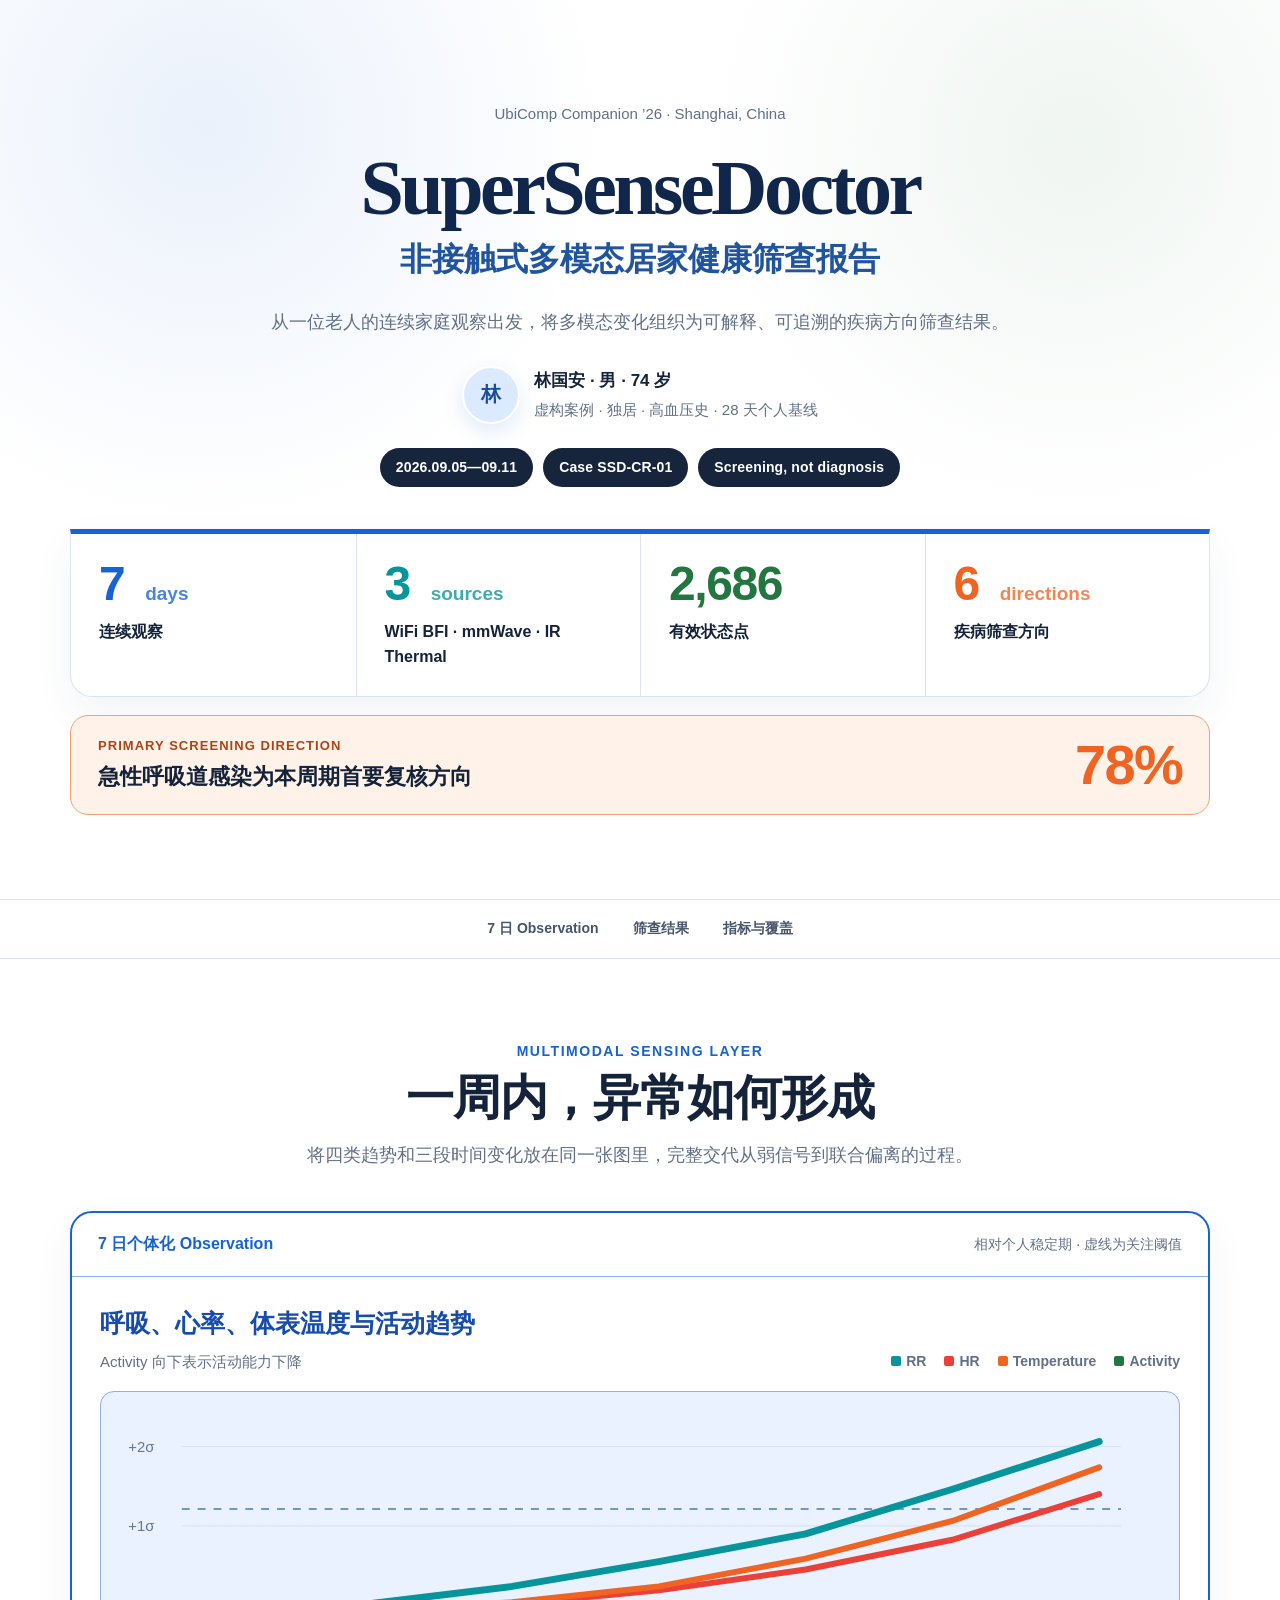
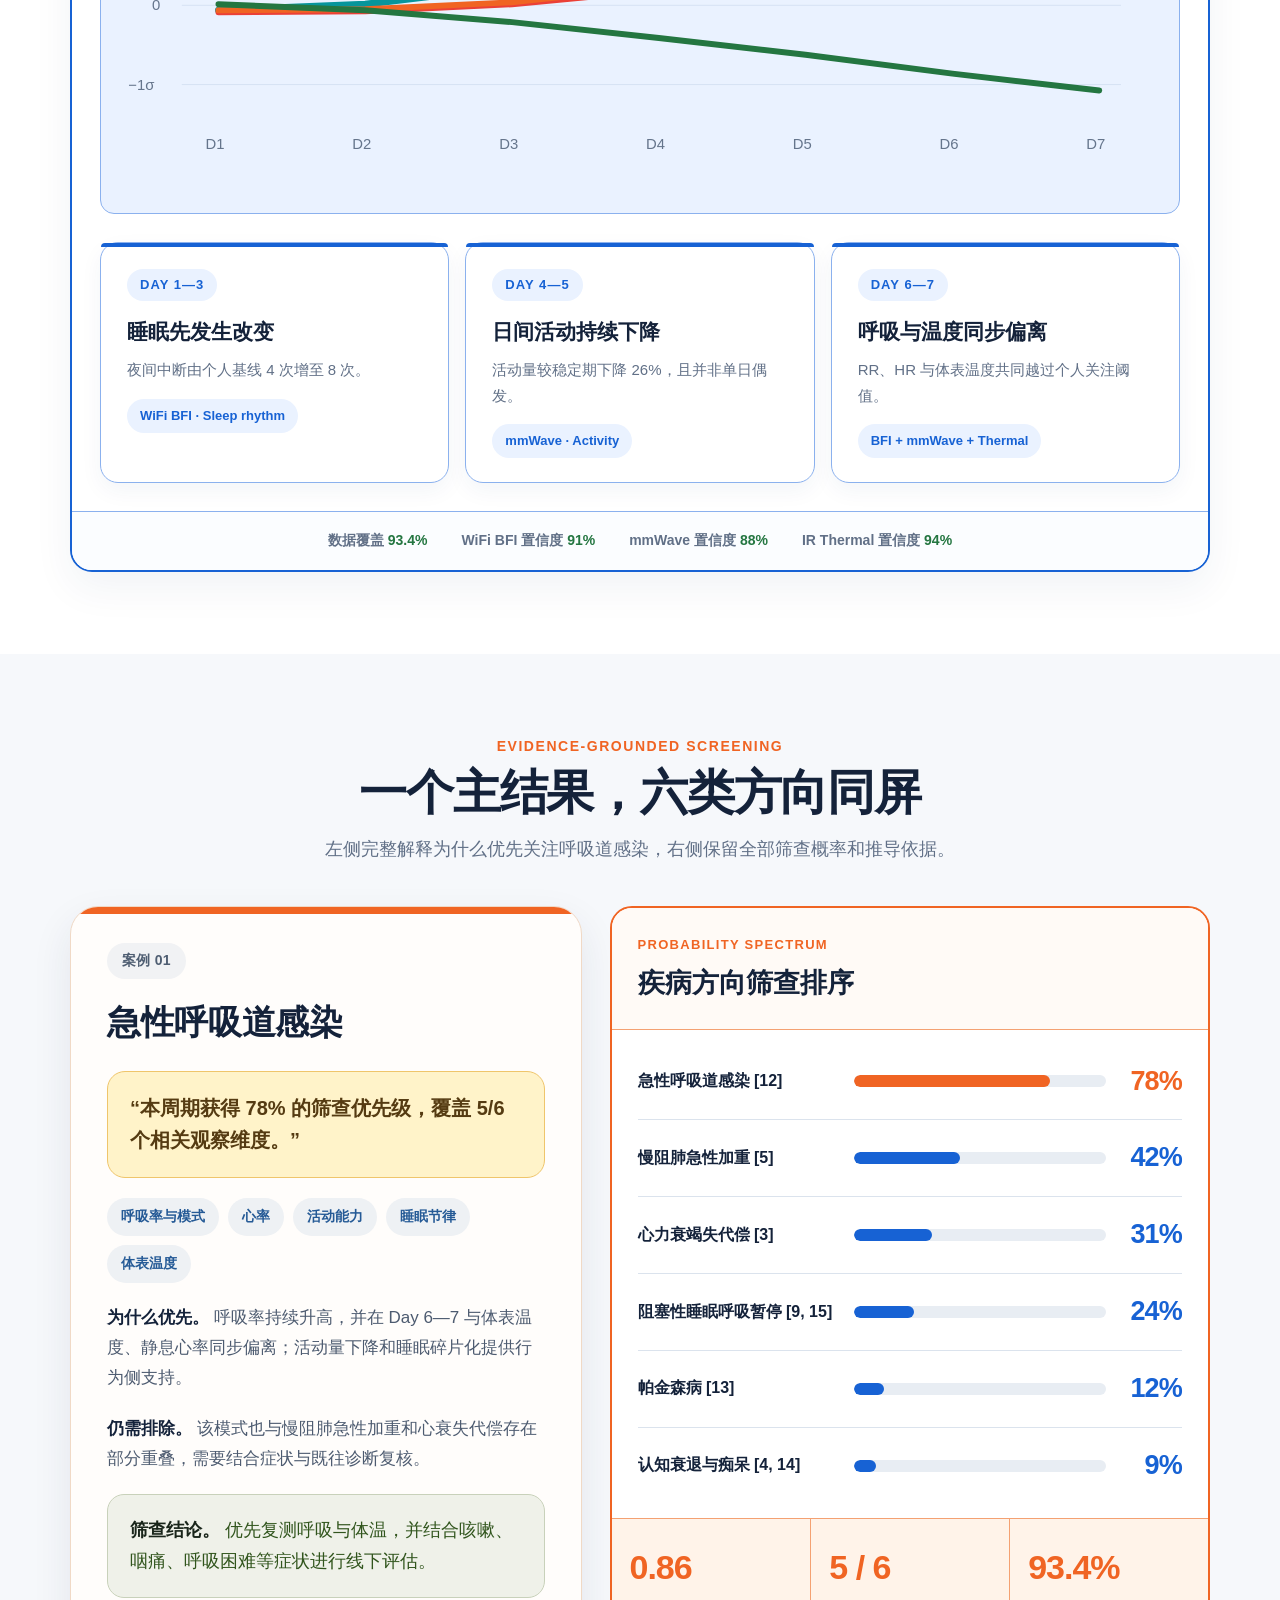
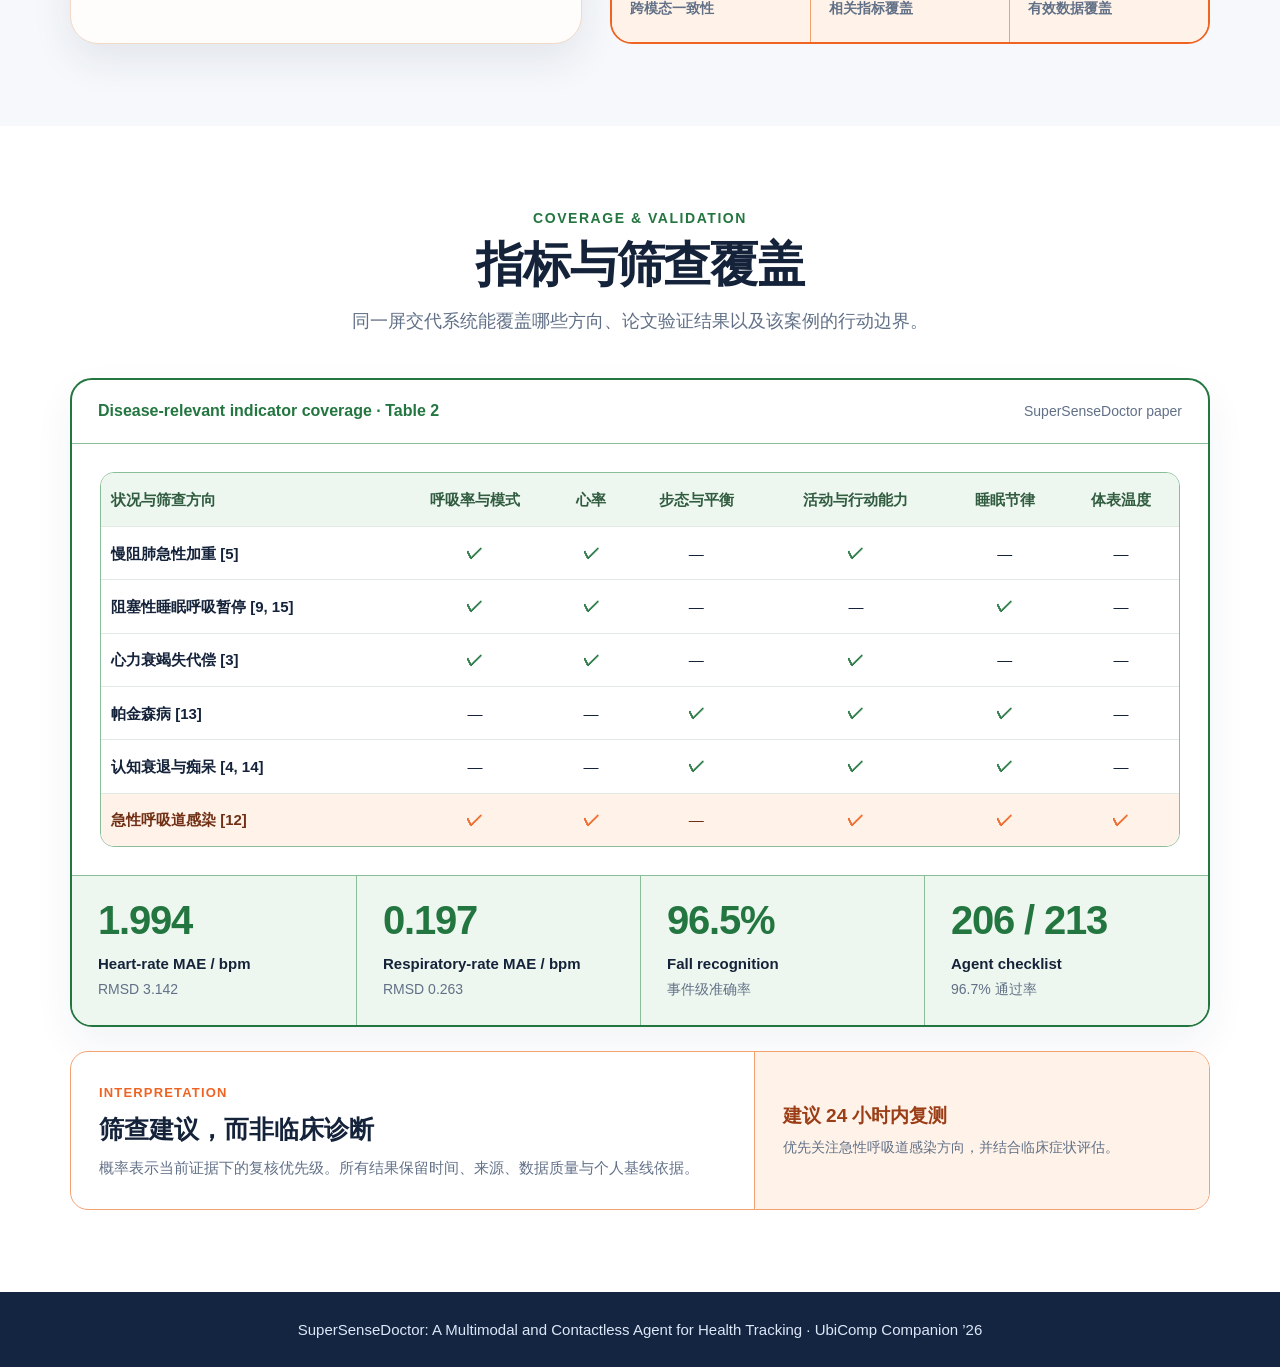
==== showcase/index.html @ bb9191a0 "feat(showcase): add the individualized screening report page Adds `showcase/index.html`, a self-cont" ====
<!DOCTYPE html>
<html lang="zh-CN">
<head>
<meta charset="utf-8">
<meta name="viewport" content="width=device-width, initial-scale=1">
<title>SuperSenseDoctor · 个体化健康筛查报告</title>
<style>
:root{--sans:"Inter","SF Pro Display",-apple-system,BlinkMacSystemFont,"Segoe UI","Noto Sans SC","Microsoft YaHei",sans-serif;--num:"Inter","SF Pro Display","Helvetica Neue",-apple-system,"Segoe UI",Arial,sans-serif;--serif:"Noto Serif CJK SC","Source Han Serif SC","Songti SC",Georgia,serif;--b:#1762d4;--b2:#eaf2ff;--bl:#8bb1ee;--o:#f06423;--o2:#fff3e9;--ol:#f4a172;--g:#247641;--g2:#edf7ef;--gl:#8abe99;--c:#07959b;--r:#eb4037;--ink:#14223a;--muted:#617087;--line:#dbe3ed;--bg:#f6f8fb;--paper:#fff}
*{box-sizing:border-box}html{scroll-behavior:smooth;background:var(--bg)}body{margin:0;background:var(--bg);color:var(--ink);font-family:var(--sans);line-height:1.55;-webkit-font-smoothing:antialiased}.w{width:min(1140px,calc(100% - 48px));margin:auto;min-width:0;max-width:100%}.serif{font-family:var(--serif)}h1,h2{font-family:var(--serif)}.num{font-family:var(--num);font-variant-numeric:tabular-nums;font-feature-settings:"tnum" 1,"lnum" 1;font-weight:750;letter-spacing:-.03em}.scene{padding:82px 0;scroll-margin-top:58px}.scene.white{background:#fff}.scene.soft{background:#f6f8fb}.eyebrow{font-size:14px;font-weight:750;letter-spacing:.11em;text-transform:uppercase}.scene-title{text-align:center;max-width:820px;margin:0 auto 40px}.scene-title .eyebrow{color:var(--accent,var(--b))}.scene-title h2{font-size:48px;line-height:1.08;letter-spacing:-.025em;margin:9px 0 0}.scene-title p{font-size:18px;line-height:1.75;color:var(--muted);margin:16px auto 0;max-width:720px}
.hero{min-height:100vh;padding:76px 0 58px;display:grid;align-items:center;background:radial-gradient(circle at 16% 14%,rgba(23,98,212,.09),transparent 30%),radial-gradient(circle at 84% 16%,rgba(36,118,65,.07),transparent 28%),#fff;border-bottom:1px solid var(--line)}.hero-main{text-align:center}.venue{font-family:var(--sans);color:var(--muted);font-size:15px}.hero h1{font-size:78px;line-height:.98;letter-spacing:-.045em;margin:25px 0 8px;color:#10264b}.hero h2{font-family:var(--serif);font-size:32px;margin:0;color:#20549e}.hero-lede{max-width:760px;margin:22px auto 0;font-size:18px;line-height:1.8;color:var(--muted)}.resident{display:inline-flex;align-items:center;gap:14px;margin-top:27px;text-align:left}.avatar{width:58px;height:58px;border-radius:50%;display:grid;place-items:center;background:#dceaff;color:#174c99;border:2px solid #fff;box-shadow:0 8px 20px rgba(23,98,212,.13);font-size:20px;font-weight:700}.resident strong{display:block;font-size:17px}.resident span{display:block;font-size:15px;color:var(--muted);margin-top:3px}.metadata{display:flex;justify-content:center;gap:10px;flex-wrap:wrap;margin-top:24px}.metadata span{padding:9px 16px;border-radius:999px;background:#17253c;color:#fff;font-size:14px;font-weight:650;letter-spacing:.01em}.fact-strip{display:grid;grid-template-columns:repeat(4,minmax(0,1fr));margin-top:42px;background:#fff;border:1px solid var(--line);border-top:5px solid var(--b);border-radius:0 0 22px 22px;box-shadow:0 16px 40px rgba(23,60,120,.06);text-align:left}.fact{padding:26px 28px;min-width:0;transition:background .15s}.fact:hover{background:#fbfdff}.fact+.fact{border-left:1px solid var(--line)}.fact .num{display:flex;align-items:baseline;gap:9px;font-size:48px;line-height:1;color:var(--color,var(--b));white-space:nowrap}.fact .num u{text-decoration:none;font-size:19px;font-weight:700;letter-spacing:0;opacity:.78}.fact strong{display:block;font-size:16px;margin-top:12px;color:var(--ink)}.hero-conclusion{display:grid;grid-template-columns:1fr auto;align-items:center;gap:28px;margin-top:18px;padding:20px 27px;border:1.5px solid var(--ol);border-radius:18px;background:var(--o2);text-align:left}.hero-conclusion small{display:block;font-size:13px;color:#ae4315;font-weight:700;letter-spacing:.08em}.hero-conclusion b{display:block;font-family:"Noto Serif CJK SC",serif;font-size:22px;margin-top:4px}.hero-conclusion .num{font-size:56px;line-height:1;color:var(--o);white-space:nowrap}
.nav{position:sticky;top:0;z-index:10;background:rgba(255,255,255,.94);backdrop-filter:blur(12px);border-bottom:1px solid var(--line)}.nav .w{height:58px;display:flex;align-items:center;justify-content:center;gap:34px}.nav a{font-size:14px;font-weight:700;color:#46556c;text-decoration:none}.nav a:hover{color:var(--b)}
.figure{margin:0;background:#fff;border:2px solid var(--accent,var(--b));border-radius:22px;overflow:hidden;box-shadow:0 16px 40px rgba(24,58,110,.06);min-width:0;max-width:100%}.figure-cap{display:flex;align-items:center;justify-content:space-between;gap:20px;padding:19px 26px;border-bottom:1px solid var(--accent-line,var(--bl));font-size:16px;font-weight:700;color:var(--accent,var(--b))}.figure-cap span:last-child{font-size:14px;color:var(--muted);font-weight:500}.obs-content{padding:28px}.chart-head{display:flex;align-items:flex-end;justify-content:space-between;gap:20px;margin-bottom:18px}.chart-head h3{font-family:var(--serif);font-size:25px;margin:0;color:#174caa}.chart-head p{font-size:15px;color:var(--muted);margin:6px 0 0}.legend{display:flex;gap:18px;flex-wrap:wrap;font-size:14px;color:var(--muted);font-weight:600}.legend i{display:inline-block;width:10px;height:10px;border-radius:2px;margin-right:5px}.trend{display:block;width:100%;height:auto;aspect-ratio:2.55/1;background:var(--b2);border:1px solid var(--bl);border-radius:14px}.timeline{display:grid;grid-template-columns:repeat(3,minmax(0,1fr));gap:16px;margin-top:28px}.phase{position:relative;padding:26px 26px 24px;min-width:0;background:#fff;border:1px solid var(--bl);border-radius:18px;box-shadow:0 8px 22px rgba(24,58,110,.05)}.phase:before{content:"";position:absolute;left:0;right:0;top:0;height:4px;background:var(--b);border-radius:18px 18px 0 0}.phase small{display:inline-flex;padding:6px 13px;border-radius:999px;background:var(--b2);color:var(--b);font-family:var(--num);font-size:13px;font-weight:750;letter-spacing:.08em}.phase h3{font-size:21px;margin:15px 0 8px}.pill-src{display:inline-flex;margin-top:16px;padding:7px 13px;border-radius:999px;background:var(--b2);color:var(--b);font-size:13px;font-weight:700}.phase p{font-size:15px;line-height:1.7;color:var(--muted);margin:0}.quality-line{display:flex;align-items:center;justify-content:center;gap:34px;padding:18px 24px;border-top:1px solid var(--bl);background:#fbfdff}.quality-line span{font-size:14px;color:var(--muted);font-weight:600}.quality-line b{color:var(--g)}
.screening-layout{display:grid;grid-template-columns:minmax(0,.92fr) minmax(0,1.08fr);gap:28px;align-items:stretch}.case-card{position:relative;background:#fffdfb;border:1px solid #f0d9c6;border-radius:28px;padding:36px 36px 34px;box-shadow:0 16px 40px rgba(30,47,75,.09);overflow:hidden}.case-card:before{content:"";position:absolute;left:0;right:0;top:0;height:7px;background:var(--o)}.case-pill{display:inline-flex;padding:7px 15px;border-radius:999px;background:#f1f2f4;color:#4f5e72;font-size:14px;font-weight:750;letter-spacing:.02em}.case-card h3{font-family:var(--serif);font-size:34px;font-weight:600;margin:18px 0 22px;letter-spacing:-.01em}.highlight{padding:21px 22px;border-radius:18px;border:1px solid #efc56b;background:#fff3c9;color:#553b12;font-size:20px;font-weight:700;line-height:1.58}.tags{display:flex;gap:9px;flex-wrap:wrap;margin:20px 0}.tags span{padding:8px 14px;border-radius:999px;background:#eef1f4;color:#255a96;font-size:14px;font-weight:700}.case-card p{font-size:17px;line-height:1.78;color:#4d5b70;margin:20px 0}.case-card p strong{color:var(--ink)}.correct{padding:20px 22px;border-radius:17px;border:1px solid #c8d1ba;background:#eff1e9;color:#31551d;font-size:18px;line-height:1.72}.correct strong{color:#19251a}.spectrum-card{background:#fff;border:2px solid var(--o);border-radius:22px;overflow:hidden}.spectrum-head{padding:24px 26px;border-bottom:1px solid var(--ol);background:#fffaf6}.spectrum-head small{font-size:13px;color:var(--o);font-weight:750;letter-spacing:.1em}.spectrum-head h3{font-family:var(--serif);font-size:27px;margin:6px 0 0}.diseases{padding:14px 26px}.disease{display:grid;grid-template-columns:minmax(150px,.8fr) minmax(0,1fr) 62px;gap:14px;align-items:center;padding:17px 0;border-bottom:1px solid var(--line)}.disease:last-child{border-bottom:0}.disease h4{font-size:16px;margin:0}.disease .track{height:12px;border-radius:99px;background:#e8edf3;overflow:hidden}.disease .fill{height:100%;border-radius:99px;background:var(--b)}.disease.primary .fill{background:var(--o)}.disease .num{font-size:27px;text-align:right;color:var(--b)}.disease.primary .num{color:var(--o)}.why-strip{display:grid;grid-template-columns:repeat(3,minmax(0,1fr));border-top:1px solid var(--ol);background:var(--o2)}.why{padding:22px 18px}.why+.why{border-left:1px solid var(--ol)}.why .num{display:block;font-size:34px;color:var(--o)}.why span:last-child{display:block;font-size:14px;color:var(--muted);margin-top:5px;font-weight:600}
.coverage-wrap{padding:28px;overflow-x:auto;min-width:0;max-width:100%}.coverage{width:100%;min-width:860px;border-collapse:separate;border-spacing:0;border:1px solid var(--gl);border-radius:14px;overflow:hidden;font-size:15px}.coverage th{background:var(--g2);color:#315c40;padding:15px 10px;text-align:center}.coverage th:first-child,.coverage td:first-child{text-align:left}.coverage td{padding:13px 10px;border-top:1px solid #e1ebe4;text-align:center}.coverage td:first-child{font-weight:700}.coverage .focus{background:var(--o2);color:#713015}.tick{font-size:17px;color:var(--g);font-weight:700}.focus .tick{color:var(--o)}.metric-strip{display:grid;grid-template-columns:repeat(4,minmax(0,1fr));border-top:1px solid var(--gl);background:var(--g2)}.metric{padding:24px 26px;min-width:0}.metric+.metric{border-left:1px solid var(--gl)}.metric .num{font-size:40px;line-height:1;color:var(--g)}.metric strong{display:block;font-size:15px;margin-top:10px}.metric span:last-child{display:block;font-size:14px;color:var(--muted);margin-top:4px}.closing{margin-top:24px;display:grid;grid-template-columns:1.2fr .8fr;border:1px solid var(--ol);border-radius:18px;overflow:hidden;background:#fff}.closing-main{padding:28px}.closing-main small{font-size:13px;color:var(--o);font-weight:750;letter-spacing:.09em}.closing-main h3{font-family:var(--serif);font-size:25px;margin:6px 0}.closing-main p{font-size:15px;color:var(--muted);line-height:1.68;margin:0}.closing-result{padding:28px;background:var(--o2);border-left:1px solid var(--ol);display:grid;align-content:center}.closing-result b{font-size:19px;color:#9b3e17;line-height:1.5}.closing-result span{font-size:14px;color:var(--muted);margin-top:7px}.footer{background:#142541;color:#dce7f7;text-align:center;padding:26px;font-family:var(--sans);font-size:15px}
@media(max-width:980px){.w{width:min(100% - 32px,1140px)}.hero{min-height:auto}.hero h1{font-size:62px}.fact-strip{grid-template-columns:repeat(2,minmax(0,1fr))}.fact:nth-child(3){border-left:0;border-top:1px solid var(--line)}.fact:nth-child(4){border-top:1px solid var(--line)}.screening-layout{grid-template-columns:1fr}.timeline{grid-template-columns:1fr}.phase+.phase{border-left:0;border-top:1px solid var(--bl)}.metric-strip{grid-template-columns:repeat(2,minmax(0,1fr))}.metric:nth-child(3){border-left:0;border-top:1px solid var(--gl)}.metric:nth-child(4){border-top:1px solid var(--gl)}.nav .w{gap:18px}.nav a{font-size:13px}}
@media(max-width:660px){.w{width:min(100% - 22px,1140px)}.scene{padding:62px 0}.hero h1{font-size:clamp(30px,10.2vw,46px)}.hero h2{font-size:25px}.hero-lede{font-size:16px}.fact-strip{grid-template-columns:1fr}.fact+.fact{border-left:0;border-top:1px solid var(--line)}.hero-conclusion{grid-template-columns:1fr}.nav{display:none}.scene-title h2{font-size:38px}.scene-title p{font-size:16px}.figure-cap{display:block}.figure-cap span:last-child{display:block;margin-top:5px}.obs-content{padding:20px 16px}.chart-head{display:block}.legend{margin-top:14px}.quality-line{align-items:flex-start;flex-direction:column;gap:7px}.case-card{padding:28px 22px}.disease{grid-template-columns:1fr;gap:8px}.disease .num{text-align:left}.why-strip{grid-template-columns:1fr}.why+.why{border-left:0;border-top:1px solid var(--ol)}.metric-strip{grid-template-columns:1fr}.metric+.metric{border-left:0;border-top:1px solid var(--gl)}.closing{grid-template-columns:1fr}.closing-result{border-left:0;border-top:1px solid var(--ol)}}
</style>
</head>
<body>
<header class="hero" id="cover"><div class="w hero-main"><div class="venue">UbiComp Companion ’26 · Shanghai, China</div><h1>SuperSenseDoctor</h1><h2>非接触式多模态居家健康筛查报告</h2><p class="hero-lede">从一位老人的连续家庭观察出发，将多模态变化组织为可解释、可追溯的疾病方向筛查结果。</p><div class="resident"><div class="avatar">林</div><div><strong>林国安 · 男 · 74 岁</strong><span>虚构案例 · 独居 · 高血压史 · 28 天个人基线</span></div></div><div class="metadata"><span>2026.09.05—09.11</span><span>Case SSD-CR-01</span><span>Screening, not diagnosis</span></div><div class="fact-strip"><div class="fact"><span class="num">7&nbsp;<u>days</u></span><strong>连续观察</strong></div><div class="fact"><span class="num" style="--color:var(--c)">3&nbsp;<u>sources</u></span><strong>WiFi BFI · mmWave · IR Thermal</strong></div><div class="fact"><span class="num" style="--color:var(--g)">2,686</span><strong>有效状态点</strong></div><div class="fact"><span class="num" style="--color:var(--o)">6&nbsp;<u>directions</u></span><strong>疾病筛查方向</strong></div></div><div class="hero-conclusion"><div><small>PRIMARY SCREENING DIRECTION</small><b>急性呼吸道感染为本周期首要复核方向</b></div><span class="num">78%</span></div></div></header>
<nav class="nav"><div class="w"><a href="#observation">7 日 Observation</a><a href="#screening">筛查结果</a><a href="#coverage">指标与覆盖</a></div></nav>

<section class="scene white" id="observation"><div class="w"><header class="scene-title"><div class="eyebrow">Multimodal sensing layer</div><h2>一周内，异常如何形成</h2><p>将四类趋势和三段时间变化放在同一张图里，完整交代从弱信号到联合偏离的过程。</p></header><figure class="figure"><figcaption class="figure-cap"><span>7 日个体化 Observation</span><span>相对个人稳定期 · 虚线为关注阈值</span></figcaption><div class="obs-content"><div class="chart-head"><div><h3>呼吸、心率、体表温度与活动趋势</h3><p>Activity 向下表示活动能力下降</p></div><div class="legend"><span><i style="background:var(--c)"></i>RR</span><span><i style="background:var(--r)"></i>HR</span><span><i style="background:var(--o)"></i>Temperature</span><span><i style="background:var(--g)"></i>Activity</span></div></div><svg class="trend" viewBox="0 0 1080 425" role="img" aria-label="7日多模态健康趋势"><g stroke="#d6e2f3"><line x1="78" y1="55" x2="1025" y2="55"/><line x1="78" y1="135" x2="1025" y2="135"/><line x1="78" y1="215" x2="1025" y2="215"/><line x1="78" y1="295" x2="1025" y2="295"/></g><line x1="78" y1="118" x2="1025" y2="118" stroke="#7895bd" stroke-width="2" stroke-dasharray="8 8"/><g fill="#65758c" font-size="15"><text x="24" y="60">+2σ</text><text x="24" y="140">+1σ</text><text x="48" y="220">0</text><text x="24" y="300">−1σ</text><text x="102" y="360">D1</text><text x="250" y="360">D2</text><text x="398" y="360">D3</text><text x="546" y="360">D4</text><text x="694" y="360">D5</text><text x="842" y="360">D6</text><text x="990" y="360">D7</text></g><polyline points="115,220 263,214 411,196 559,171 707,143 855,98 1003,50" fill="none" stroke="#07959b" stroke-width="7" stroke-linecap="round" stroke-linejoin="round"/><polyline points="115,222 263,221 411,214 559,200 707,179 855,149 1003,103" fill="none" stroke="#eb4037" stroke-width="6" stroke-linecap="round"/><polyline points="115,220 263,219 411,212 559,196 707,168 855,130 1003,76" fill="none" stroke="#f06423" stroke-width="6" stroke-linecap="round"/><polyline points="115,214 263,220 411,232 559,248 707,265 855,284 1003,301" fill="none" stroke="#247641" stroke-width="6" stroke-linecap="round"/></svg><div class="timeline"><article class="phase"><small>DAY 1—3</small><h3>睡眠先发生改变</h3><p>夜间中断由个人基线 4 次增至 8 次。</p><span class="pill-src">WiFi BFI · Sleep rhythm</span></article><article class="phase"><small>DAY 4—5</small><h3>日间活动持续下降</h3><p>活动量较稳定期下降 26%，且并非单日偶发。</p><span class="pill-src">mmWave · Activity</span></article><article class="phase"><small>DAY 6—7</small><h3>呼吸与温度同步偏离</h3><p>RR、HR 与体表温度共同越过个人关注阈值。</p><span class="pill-src">BFI + mmWave + Thermal</span></article></div></div><div class="quality-line"><span>数据覆盖 <b>93.4%</b></span><span>WiFi BFI 置信度 <b>91%</b></span><span>mmWave 置信度 <b>88%</b></span><span>IR Thermal 置信度 <b>94%</b></span></div></figure></div></section>

<section class="scene soft" id="screening"><div class="w"><header class="scene-title" style="--accent:var(--o)"><div class="eyebrow">Evidence-grounded screening</div><h2>一个主结果，六类方向同屏</h2><p>左侧完整解释为什么优先关注呼吸道感染，右侧保留全部筛查概率和推导依据。</p></header><div class="screening-layout"><article class="case-card"><span class="case-pill">案例 01</span><h3>急性呼吸道感染</h3><div class="highlight">“本周期获得 78% 的筛查优先级，覆盖 5/6 个相关观察维度。”</div><div class="tags"><span>呼吸率与模式</span><span>心率</span><span>活动能力</span><span>睡眠节律</span><span>体表温度</span></div><p><strong>为什么优先。</strong> 呼吸率持续升高，并在 Day 6—7 与体表温度、静息心率同步偏离；活动量下降和睡眠碎片化提供行为侧支持。</p><p><strong>仍需排除。</strong> 该模式也与慢阻肺急性加重和心衰失代偿存在部分重叠，需要结合症状与既往诊断复核。</p><div class="correct"><strong>筛查结论。</strong> 优先复测呼吸与体温，并结合咳嗽、咽痛、呼吸困难等症状进行线下评估。</div></article><article class="spectrum-card"><header class="spectrum-head"><small>PROBABILITY SPECTRUM</small><h3>疾病方向筛查排序</h3></header><div class="diseases"><div class="disease primary"><h4>急性呼吸道感染 <span class="ref">[12]</span></h4><div class="track"><div class="fill" style="width:78%"></div></div><span class="num">78%</span></div><div class="disease"><h4>慢阻肺急性加重 <span class="ref">[5]</span></h4><div class="track"><div class="fill" style="width:42%"></div></div><span class="num">42%</span></div><div class="disease"><h4>心力衰竭失代偿 <span class="ref">[3]</span></h4><div class="track"><div class="fill" style="width:31%"></div></div><span class="num">31%</span></div><div class="disease"><h4>阻塞性睡眠呼吸暂停 <span class="ref">[9, 15]</span></h4><div class="track"><div class="fill" style="width:24%"></div></div><span class="num">24%</span></div><div class="disease"><h4>帕金森病 <span class="ref">[13]</span></h4><div class="track"><div class="fill" style="width:12%"></div></div><span class="num">12%</span></div><div class="disease"><h4>认知衰退与痴呆 <span class="ref">[4, 14]</span></h4><div class="track"><div class="fill" style="width:9%"></div></div><span class="num">9%</span></div></div><div class="why-strip"><div class="why"><span class="num">0.86</span><span>跨模态一致性</span></div><div class="why"><span class="num">5 / 6</span><span>相关指标覆盖</span></div><div class="why"><span class="num">93.4%</span><span>有效数据覆盖</span></div></div></article></div></div></section>

<section class="scene white" id="coverage"><div class="w"><header class="scene-title" style="--accent:var(--g)"><div class="eyebrow">Coverage & validation</div><h2>指标与筛查覆盖</h2><p>同一屏交代系统能覆盖哪些方向、论文验证结果以及该案例的行动边界。</p></header><figure class="figure" style="--accent:var(--g);--accent-line:var(--gl)"><figcaption class="figure-cap"><span>Disease-relevant indicator coverage · Table 2</span><span>SuperSenseDoctor paper</span></figcaption><div class="coverage-wrap"><table class="coverage"><thead><tr><th>状况与筛查方向</th><th>呼吸率与模式</th><th>心率</th><th>步态与平衡</th><th>活动与行动能力</th><th>睡眠节律</th><th>体表温度</th></tr></thead><tbody><tr><td>慢阻肺急性加重 [5]</td><td class="tick">✓</td><td class="tick">✓</td><td>—</td><td class="tick">✓</td><td>—</td><td>—</td></tr><tr><td>阻塞性睡眠呼吸暂停 [9, 15]</td><td class="tick">✓</td><td class="tick">✓</td><td>—</td><td>—</td><td class="tick">✓</td><td>—</td></tr><tr><td>心力衰竭失代偿 [3]</td><td class="tick">✓</td><td class="tick">✓</td><td>—</td><td class="tick">✓</td><td>—</td><td>—</td></tr><tr><td>帕金森病 [13]</td><td>—</td><td>—</td><td class="tick">✓</td><td class="tick">✓</td><td class="tick">✓</td><td>—</td></tr><tr><td>认知衰退与痴呆 [4, 14]</td><td>—</td><td>—</td><td class="tick">✓</td><td class="tick">✓</td><td class="tick">✓</td><td>—</td></tr><tr class="focus"><td>急性呼吸道感染 [12]</td><td class="tick">✓</td><td class="tick">✓</td><td>—</td><td class="tick">✓</td><td class="tick">✓</td><td class="tick">✓</td></tr></tbody></table></div><div class="metric-strip"><div class="metric"><span class="num">1.994</span><strong>Heart-rate MAE / bpm</strong><span>RMSD 3.142</span></div><div class="metric"><span class="num">0.197</span><strong>Respiratory-rate MAE / bpm</strong><span>RMSD 0.263</span></div><div class="metric"><span class="num">96.5%</span><strong>Fall recognition</strong><span>事件级准确率</span></div><div class="metric"><span class="num">206 / 213</span><strong>Agent checklist</strong><span>96.7% 通过率</span></div></div></figure><div class="closing"><article class="closing-main"><small>INTERPRETATION</small><h3>筛查建议，而非临床诊断</h3><p>概率表示当前证据下的复核优先级。所有结果保留时间、来源、数据质量与个人基线依据。</p></article><aside class="closing-result"><b>建议 24 小时内复测</b><span>优先关注急性呼吸道感染方向，并结合临床症状评估。</span></aside></div></div></section>
<footer class="footer">SuperSenseDoctor: A Multimodal and Contactless Agent for Health Tracking · UbiComp Companion ’26</footer>
</body>
</html>
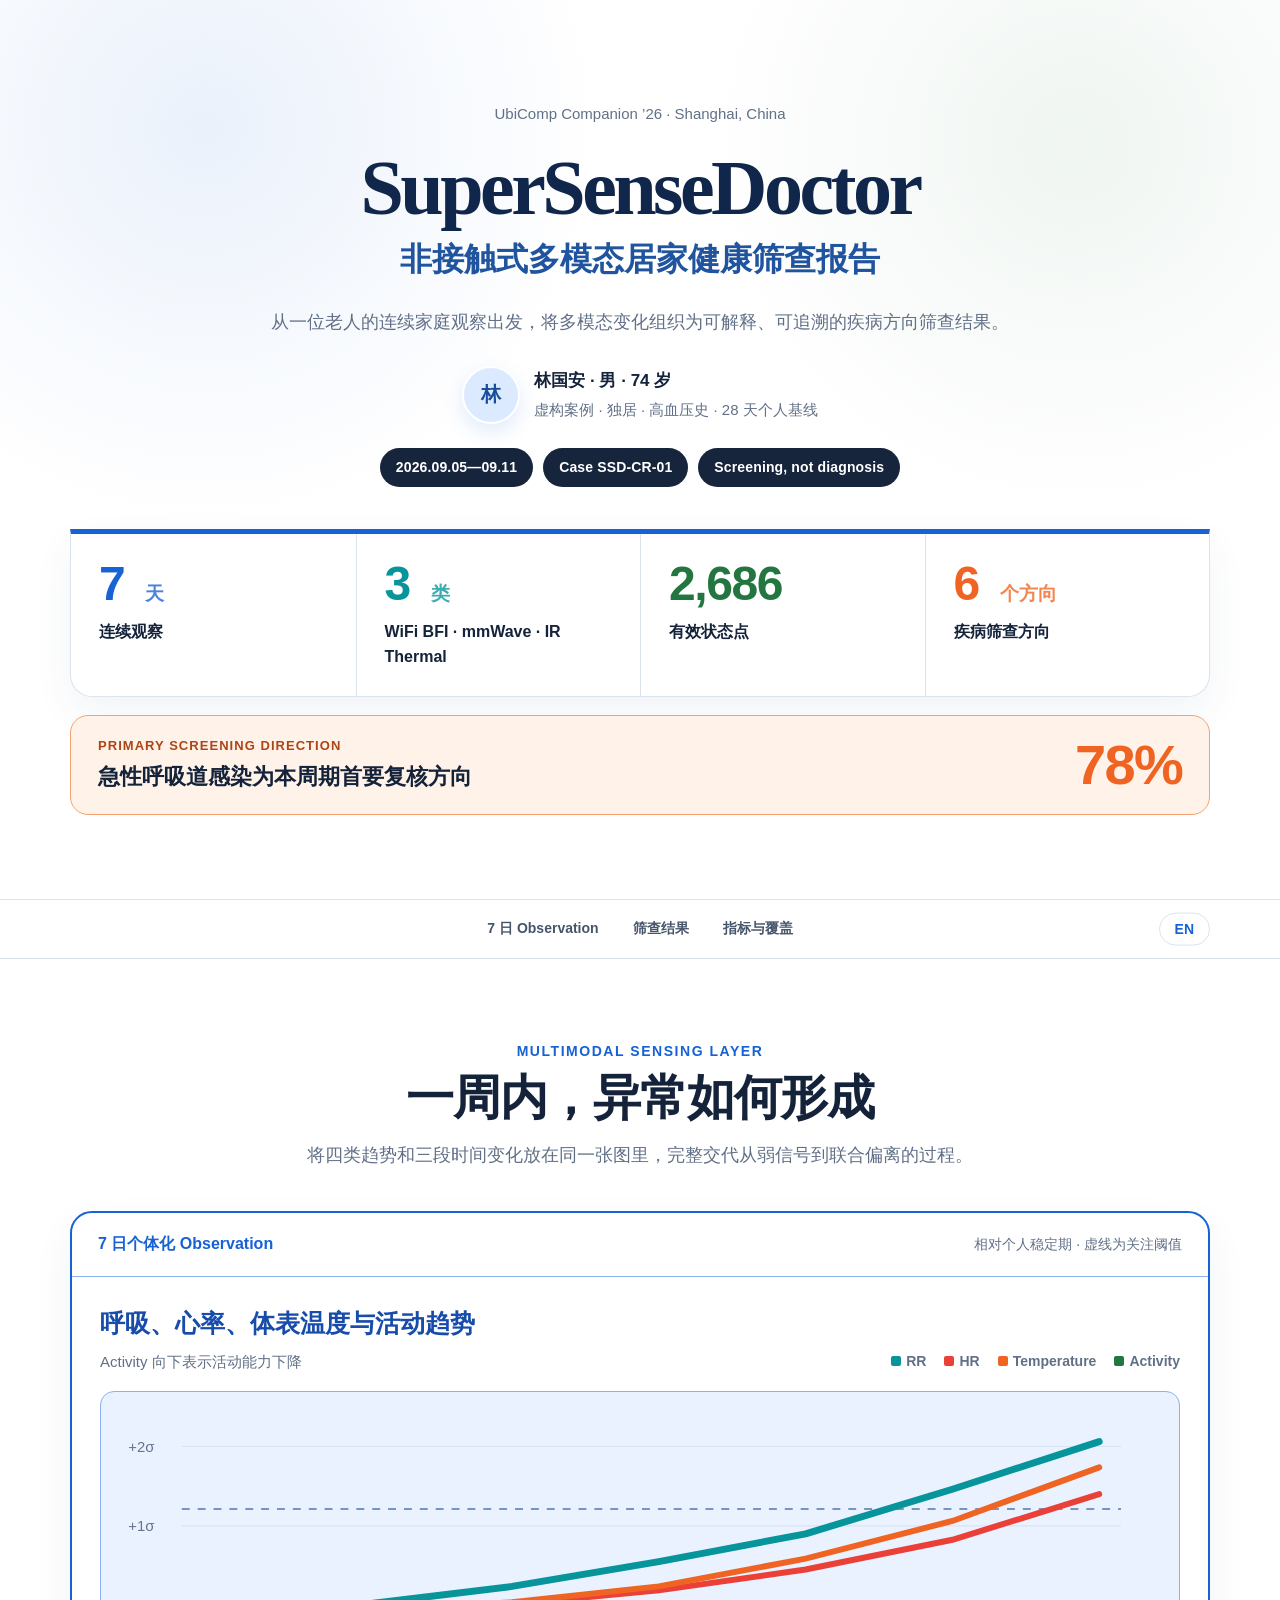
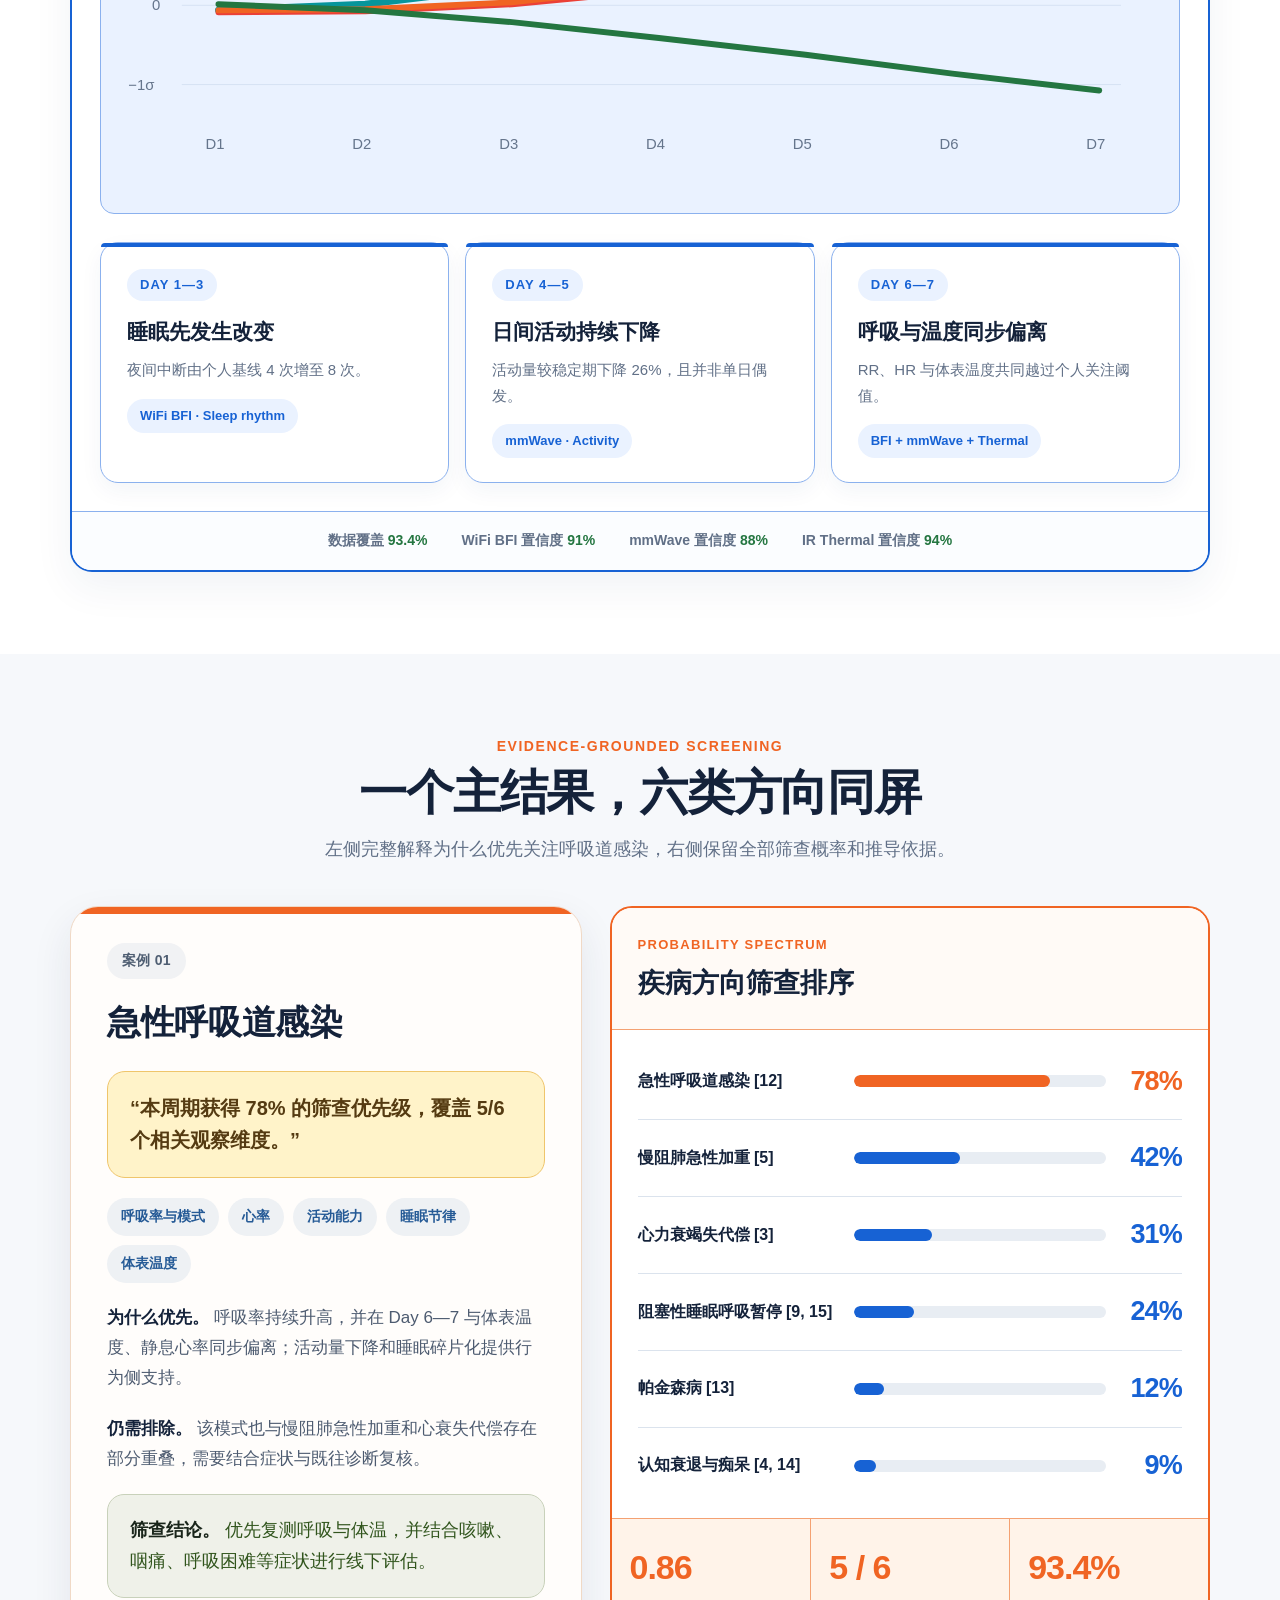
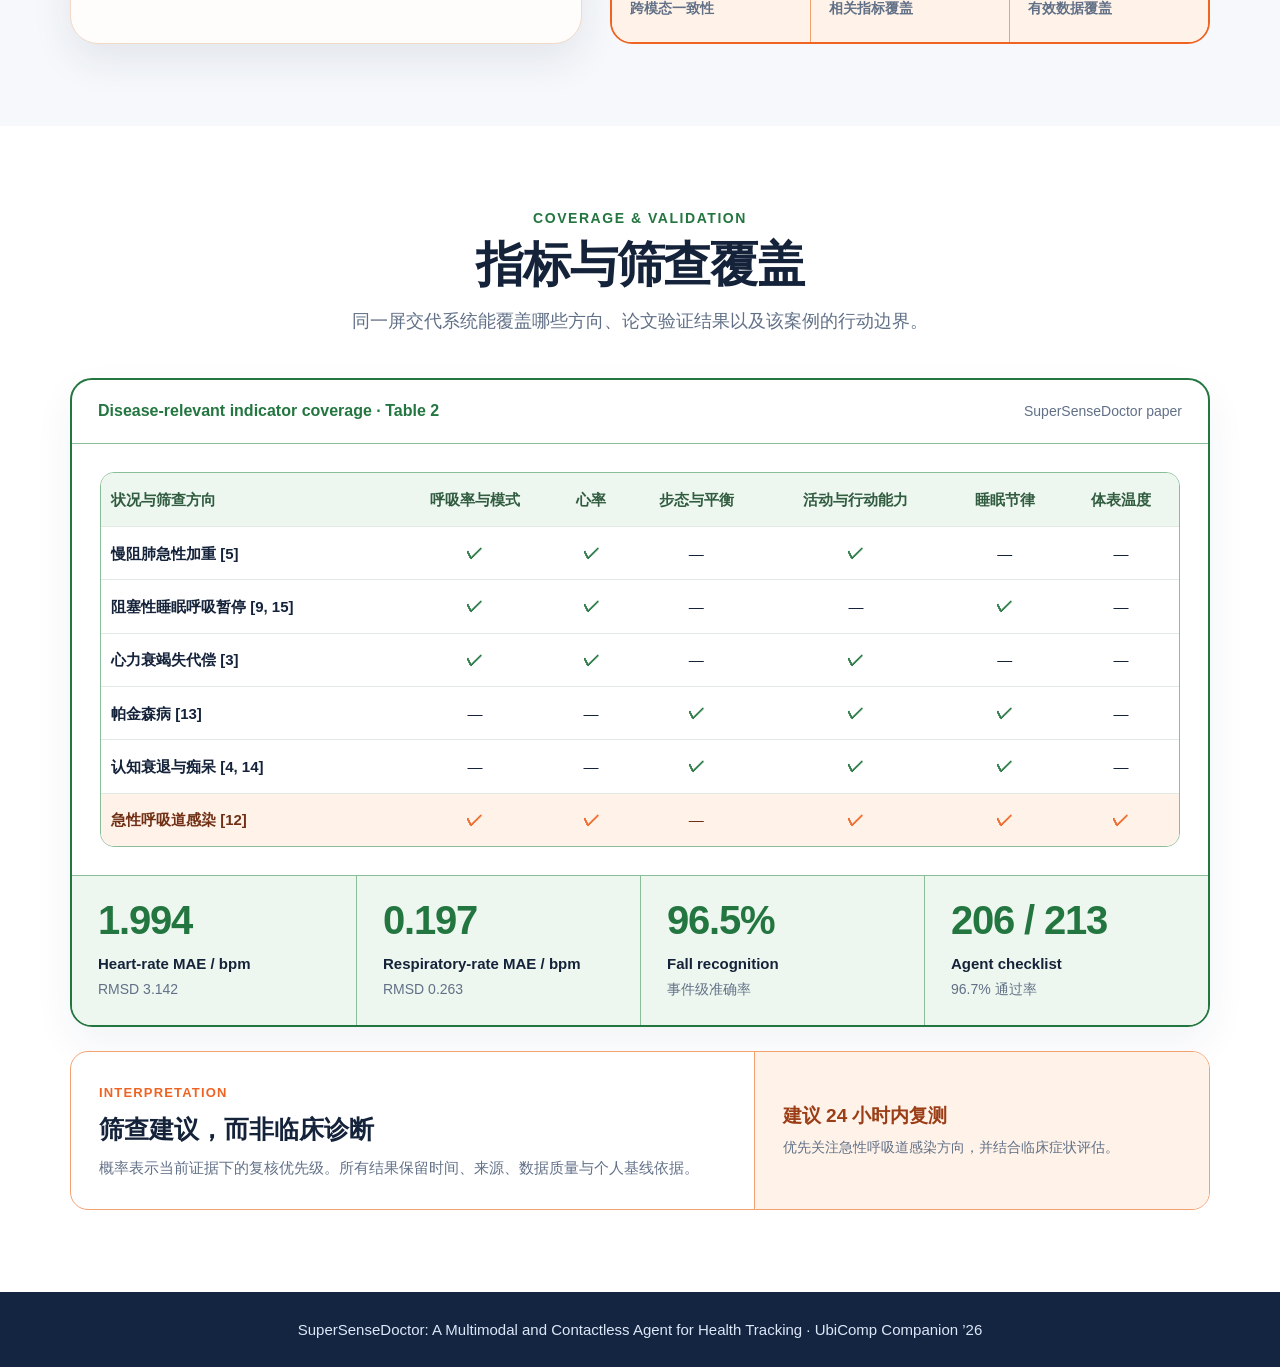
==== commit 13950a13: "feat(showcase): bilingual EN/中文 switching The screening report was Chinese-only while the rest of th" ====
--- a/showcase/index.html
+++ b/showcase/index.html
@@ -3,28 +3,56 @@
 <head>
 <meta charset="utf-8">
 <meta name="viewport" content="width=device-width, initial-scale=1">
-<title>SuperSenseDoctor · 个体化健康筛查报告</title>
+<title data-zh="SuperSenseDoctor · 个体化健康筛查报告" data-en="SuperSenseDoctor · Individualized Screening Report">SuperSenseDoctor · 个体化健康筛查报告</title>
 <style>
 :root{--sans:"Inter","SF Pro Display",-apple-system,BlinkMacSystemFont,"Segoe UI","Noto Sans SC","Microsoft YaHei",sans-serif;--num:"Inter","SF Pro Display","Helvetica Neue",-apple-system,"Segoe UI",Arial,sans-serif;--serif:"Noto Serif CJK SC","Source Han Serif SC","Songti SC",Georgia,serif;--b:#1762d4;--b2:#eaf2ff;--bl:#8bb1ee;--o:#f06423;--o2:#fff3e9;--ol:#f4a172;--g:#247641;--g2:#edf7ef;--gl:#8abe99;--c:#07959b;--r:#eb4037;--ink:#14223a;--muted:#617087;--line:#dbe3ed;--bg:#f6f8fb;--paper:#fff}
 *{box-sizing:border-box}html{scroll-behavior:smooth;background:var(--bg)}body{margin:0;background:var(--bg);color:var(--ink);font-family:var(--sans);line-height:1.55;-webkit-font-smoothing:antialiased}.w{width:min(1140px,calc(100% - 48px));margin:auto;min-width:0;max-width:100%}.serif{font-family:var(--serif)}h1,h2{font-family:var(--serif)}.num{font-family:var(--num);font-variant-numeric:tabular-nums;font-feature-settings:"tnum" 1,"lnum" 1;font-weight:750;letter-spacing:-.03em}.scene{padding:82px 0;scroll-margin-top:58px}.scene.white{background:#fff}.scene.soft{background:#f6f8fb}.eyebrow{font-size:14px;font-weight:750;letter-spacing:.11em;text-transform:uppercase}.scene-title{text-align:center;max-width:820px;margin:0 auto 40px}.scene-title .eyebrow{color:var(--accent,var(--b))}.scene-title h2{font-size:48px;line-height:1.08;letter-spacing:-.025em;margin:9px 0 0}.scene-title p{font-size:18px;line-height:1.75;color:var(--muted);margin:16px auto 0;max-width:720px}
 .hero{min-height:100vh;padding:76px 0 58px;display:grid;align-items:center;background:radial-gradient(circle at 16% 14%,rgba(23,98,212,.09),transparent 30%),radial-gradient(circle at 84% 16%,rgba(36,118,65,.07),transparent 28%),#fff;border-bottom:1px solid var(--line)}.hero-main{text-align:center}.venue{font-family:var(--sans);color:var(--muted);font-size:15px}.hero h1{font-size:78px;line-height:.98;letter-spacing:-.045em;margin:25px 0 8px;color:#10264b}.hero h2{font-family:var(--serif);font-size:32px;margin:0;color:#20549e}.hero-lede{max-width:760px;margin:22px auto 0;font-size:18px;line-height:1.8;color:var(--muted)}.resident{display:inline-flex;align-items:center;gap:14px;margin-top:27px;text-align:left}.avatar{width:58px;height:58px;border-radius:50%;display:grid;place-items:center;background:#dceaff;color:#174c99;border:2px solid #fff;box-shadow:0 8px 20px rgba(23,98,212,.13);font-size:20px;font-weight:700}.resident strong{display:block;font-size:17px}.resident span{display:block;font-size:15px;color:var(--muted);margin-top:3px}.metadata{display:flex;justify-content:center;gap:10px;flex-wrap:wrap;margin-top:24px}.metadata span{padding:9px 16px;border-radius:999px;background:#17253c;color:#fff;font-size:14px;font-weight:650;letter-spacing:.01em}.fact-strip{display:grid;grid-template-columns:repeat(4,minmax(0,1fr));margin-top:42px;background:#fff;border:1px solid var(--line);border-top:5px solid var(--b);border-radius:0 0 22px 22px;box-shadow:0 16px 40px rgba(23,60,120,.06);text-align:left}.fact{padding:26px 28px;min-width:0;transition:background .15s}.fact:hover{background:#fbfdff}.fact+.fact{border-left:1px solid var(--line)}.fact .num{display:flex;align-items:baseline;gap:9px;font-size:48px;line-height:1;color:var(--color,var(--b));white-space:nowrap}.fact .num u{text-decoration:none;font-size:19px;font-weight:700;letter-spacing:0;opacity:.78}.fact strong{display:block;font-size:16px;margin-top:12px;color:var(--ink)}.hero-conclusion{display:grid;grid-template-columns:1fr auto;align-items:center;gap:28px;margin-top:18px;padding:20px 27px;border:1.5px solid var(--ol);border-radius:18px;background:var(--o2);text-align:left}.hero-conclusion small{display:block;font-size:13px;color:#ae4315;font-weight:700;letter-spacing:.08em}.hero-conclusion b{display:block;font-family:"Noto Serif CJK SC",serif;font-size:22px;margin-top:4px}.hero-conclusion .num{font-size:56px;line-height:1;color:var(--o);white-space:nowrap}
-.nav{position:sticky;top:0;z-index:10;background:rgba(255,255,255,.94);backdrop-filter:blur(12px);border-bottom:1px solid var(--line)}.nav .w{height:58px;display:flex;align-items:center;justify-content:center;gap:34px}.nav a{font-size:14px;font-weight:700;color:#46556c;text-decoration:none}.nav a:hover{color:var(--b)}
+.nav{position:sticky;top:0;z-index:10;background:rgba(255,255,255,.94);backdrop-filter:blur(12px);border-bottom:1px solid var(--line)}.nav .w{height:58px;display:flex;align-items:center;justify-content:center;gap:34px}.nav a{font-size:14px;font-weight:700;color:#46556c;text-decoration:none}.nav a:hover{color:var(--b)}.nav .w{position:relative}.lang-toggle{position:absolute;right:0;top:50%;transform:translateY(-50%);padding:7px 15px;border-radius:999px;border:1px solid var(--line);background:#fff;color:var(--b);font-family:var(--sans);font-size:14px;font-weight:750;cursor:pointer;line-height:1.2;transition:background .15s,border-color .15s}.lang-toggle:hover{background:var(--b2);border-color:var(--bl)}@media(max-width:660px){.lang-toggle{position:static;transform:none;margin:0}.nav .w{display:flex;align-items:center;justify-content:center}}
 .figure{margin:0;background:#fff;border:2px solid var(--accent,var(--b));border-radius:22px;overflow:hidden;box-shadow:0 16px 40px rgba(24,58,110,.06);min-width:0;max-width:100%}.figure-cap{display:flex;align-items:center;justify-content:space-between;gap:20px;padding:19px 26px;border-bottom:1px solid var(--accent-line,var(--bl));font-size:16px;font-weight:700;color:var(--accent,var(--b))}.figure-cap span:last-child{font-size:14px;color:var(--muted);font-weight:500}.obs-content{padding:28px}.chart-head{display:flex;align-items:flex-end;justify-content:space-between;gap:20px;margin-bottom:18px}.chart-head h3{font-family:var(--serif);font-size:25px;margin:0;color:#174caa}.chart-head p{font-size:15px;color:var(--muted);margin:6px 0 0}.legend{display:flex;gap:18px;flex-wrap:wrap;font-size:14px;color:var(--muted);font-weight:600}.legend i{display:inline-block;width:10px;height:10px;border-radius:2px;margin-right:5px}.trend{display:block;width:100%;height:auto;aspect-ratio:2.55/1;background:var(--b2);border:1px solid var(--bl);border-radius:14px}.timeline{display:grid;grid-template-columns:repeat(3,minmax(0,1fr));gap:16px;margin-top:28px}.phase{position:relative;padding:26px 26px 24px;min-width:0;background:#fff;border:1px solid var(--bl);border-radius:18px;box-shadow:0 8px 22px rgba(24,58,110,.05)}.phase:before{content:"";position:absolute;left:0;right:0;top:0;height:4px;background:var(--b);border-radius:18px 18px 0 0}.phase small{display:inline-flex;padding:6px 13px;border-radius:999px;background:var(--b2);color:var(--b);font-family:var(--num);font-size:13px;font-weight:750;letter-spacing:.08em}.phase h3{font-size:21px;margin:15px 0 8px}.pill-src{display:inline-flex;margin-top:16px;padding:7px 13px;border-radius:999px;background:var(--b2);color:var(--b);font-size:13px;font-weight:700}.phase p{font-size:15px;line-height:1.7;color:var(--muted);margin:0}.quality-line{display:flex;align-items:center;justify-content:center;gap:34px;padding:18px 24px;border-top:1px solid var(--bl);background:#fbfdff}.quality-line span{font-size:14px;color:var(--muted);font-weight:600}.quality-line b{color:var(--g)}
 .screening-layout{display:grid;grid-template-columns:minmax(0,.92fr) minmax(0,1.08fr);gap:28px;align-items:stretch}.case-card{position:relative;background:#fffdfb;border:1px solid #f0d9c6;border-radius:28px;padding:36px 36px 34px;box-shadow:0 16px 40px rgba(30,47,75,.09);overflow:hidden}.case-card:before{content:"";position:absolute;left:0;right:0;top:0;height:7px;background:var(--o)}.case-pill{display:inline-flex;padding:7px 15px;border-radius:999px;background:#f1f2f4;color:#4f5e72;font-size:14px;font-weight:750;letter-spacing:.02em}.case-card h3{font-family:var(--serif);font-size:34px;font-weight:600;margin:18px 0 22px;letter-spacing:-.01em}.highlight{padding:21px 22px;border-radius:18px;border:1px solid #efc56b;background:#fff3c9;color:#553b12;font-size:20px;font-weight:700;line-height:1.58}.tags{display:flex;gap:9px;flex-wrap:wrap;margin:20px 0}.tags span{padding:8px 14px;border-radius:999px;background:#eef1f4;color:#255a96;font-size:14px;font-weight:700}.case-card p{font-size:17px;line-height:1.78;color:#4d5b70;margin:20px 0}.case-card p strong{color:var(--ink)}.correct{padding:20px 22px;border-radius:17px;border:1px solid #c8d1ba;background:#eff1e9;color:#31551d;font-size:18px;line-height:1.72}.correct strong{color:#19251a}.spectrum-card{background:#fff;border:2px solid var(--o);border-radius:22px;overflow:hidden}.spectrum-head{padding:24px 26px;border-bottom:1px solid var(--ol);background:#fffaf6}.spectrum-head small{font-size:13px;color:var(--o);font-weight:750;letter-spacing:.1em}.spectrum-head h3{font-family:var(--serif);font-size:27px;margin:6px 0 0}.diseases{padding:14px 26px}.disease{display:grid;grid-template-columns:minmax(150px,.8fr) minmax(0,1fr) 62px;gap:14px;align-items:center;padding:17px 0;border-bottom:1px solid var(--line)}.disease:last-child{border-bottom:0}.disease h4{font-size:16px;margin:0}.disease .track{height:12px;border-radius:99px;background:#e8edf3;overflow:hidden}.disease .fill{height:100%;border-radius:99px;background:var(--b)}.disease.primary .fill{background:var(--o)}.disease .num{font-size:27px;text-align:right;color:var(--b)}.disease.primary .num{color:var(--o)}.why-strip{display:grid;grid-template-columns:repeat(3,minmax(0,1fr));border-top:1px solid var(--ol);background:var(--o2)}.why{padding:22px 18px}.why+.why{border-left:1px solid var(--ol)}.why .num{display:block;font-size:34px;color:var(--o)}.why span:last-child{display:block;font-size:14px;color:var(--muted);margin-top:5px;font-weight:600}
 .coverage-wrap{padding:28px;overflow-x:auto;min-width:0;max-width:100%}.coverage{width:100%;min-width:860px;border-collapse:separate;border-spacing:0;border:1px solid var(--gl);border-radius:14px;overflow:hidden;font-size:15px}.coverage th{background:var(--g2);color:#315c40;padding:15px 10px;text-align:center}.coverage th:first-child,.coverage td:first-child{text-align:left}.coverage td{padding:13px 10px;border-top:1px solid #e1ebe4;text-align:center}.coverage td:first-child{font-weight:700}.coverage .focus{background:var(--o2);color:#713015}.tick{font-size:17px;color:var(--g);font-weight:700}.focus .tick{color:var(--o)}.metric-strip{display:grid;grid-template-columns:repeat(4,minmax(0,1fr));border-top:1px solid var(--gl);background:var(--g2)}.metric{padding:24px 26px;min-width:0}.metric+.metric{border-left:1px solid var(--gl)}.metric .num{font-size:40px;line-height:1;color:var(--g)}.metric strong{display:block;font-size:15px;margin-top:10px}.metric span:last-child{display:block;font-size:14px;color:var(--muted);margin-top:4px}.closing{margin-top:24px;display:grid;grid-template-columns:1.2fr .8fr;border:1px solid var(--ol);border-radius:18px;overflow:hidden;background:#fff}.closing-main{padding:28px}.closing-main small{font-size:13px;color:var(--o);font-weight:750;letter-spacing:.09em}.closing-main h3{font-family:var(--serif);font-size:25px;margin:6px 0}.closing-main p{font-size:15px;color:var(--muted);line-height:1.68;margin:0}.closing-result{padding:28px;background:var(--o2);border-left:1px solid var(--ol);display:grid;align-content:center}.closing-result b{font-size:19px;color:#9b3e17;line-height:1.5}.closing-result span{font-size:14px;color:var(--muted);margin-top:7px}.footer{background:#142541;color:#dce7f7;text-align:center;padding:26px;font-family:var(--sans);font-size:15px}
 @media(max-width:980px){.w{width:min(100% - 32px,1140px)}.hero{min-height:auto}.hero h1{font-size:62px}.fact-strip{grid-template-columns:repeat(2,minmax(0,1fr))}.fact:nth-child(3){border-left:0;border-top:1px solid var(--line)}.fact:nth-child(4){border-top:1px solid var(--line)}.screening-layout{grid-template-columns:1fr}.timeline{grid-template-columns:1fr}.phase+.phase{border-left:0;border-top:1px solid var(--bl)}.metric-strip{grid-template-columns:repeat(2,minmax(0,1fr))}.metric:nth-child(3){border-left:0;border-top:1px solid var(--gl)}.metric:nth-child(4){border-top:1px solid var(--gl)}.nav .w{gap:18px}.nav a{font-size:13px}}
-@media(max-width:660px){.w{width:min(100% - 22px,1140px)}.scene{padding:62px 0}.hero h1{font-size:clamp(30px,10.2vw,46px)}.hero h2{font-size:25px}.hero-lede{font-size:16px}.fact-strip{grid-template-columns:1fr}.fact+.fact{border-left:0;border-top:1px solid var(--line)}.hero-conclusion{grid-template-columns:1fr}.nav{display:none}.scene-title h2{font-size:38px}.scene-title p{font-size:16px}.figure-cap{display:block}.figure-cap span:last-child{display:block;margin-top:5px}.obs-content{padding:20px 16px}.chart-head{display:block}.legend{margin-top:14px}.quality-line{align-items:flex-start;flex-direction:column;gap:7px}.case-card{padding:28px 22px}.disease{grid-template-columns:1fr;gap:8px}.disease .num{text-align:left}.why-strip{grid-template-columns:1fr}.why+.why{border-left:0;border-top:1px solid var(--ol)}.metric-strip{grid-template-columns:1fr}.metric+.metric{border-left:0;border-top:1px solid var(--gl)}.closing{grid-template-columns:1fr}.closing-result{border-left:0;border-top:1px solid var(--ol)}}
+@media(max-width:660px){.w{width:min(100% - 22px,1140px)}.scene{padding:62px 0}.hero h1{font-size:clamp(30px,10.2vw,46px)}.hero h2{font-size:25px}.hero-lede{font-size:16px}.fact-strip{grid-template-columns:1fr}.fact+.fact{border-left:0;border-top:1px solid var(--line)}.hero-conclusion{grid-template-columns:1fr}.nav a{display:none}.nav .w{justify-content:center}.scene-title h2{font-size:38px}.scene-title p{font-size:16px}.figure-cap{display:block}.figure-cap span:last-child{display:block;margin-top:5px}.obs-content{padding:20px 16px}.chart-head{display:block}.legend{margin-top:14px}.quality-line{align-items:flex-start;flex-direction:column;gap:7px}.case-card{padding:28px 22px}.disease{grid-template-columns:1fr;gap:8px}.disease .num{text-align:left}.why-strip{grid-template-columns:1fr}.why+.why{border-left:0;border-top:1px solid var(--ol)}.metric-strip{grid-template-columns:1fr}.metric+.metric{border-left:0;border-top:1px solid var(--gl)}.closing{grid-template-columns:1fr}.closing-result{border-left:0;border-top:1px solid var(--ol)}}
 </style>
 </head>
 <body>
-<header class="hero" id="cover"><div class="w hero-main"><div class="venue">UbiComp Companion ’26 · Shanghai, China</div><h1>SuperSenseDoctor</h1><h2>非接触式多模态居家健康筛查报告</h2><p class="hero-lede">从一位老人的连续家庭观察出发，将多模态变化组织为可解释、可追溯的疾病方向筛查结果。</p><div class="resident"><div class="avatar">林</div><div><strong>林国安 · 男 · 74 岁</strong><span>虚构案例 · 独居 · 高血压史 · 28 天个人基线</span></div></div><div class="metadata"><span>2026.09.05—09.11</span><span>Case SSD-CR-01</span><span>Screening, not diagnosis</span></div><div class="fact-strip"><div class="fact"><span class="num">7&nbsp;<u>days</u></span><strong>连续观察</strong></div><div class="fact"><span class="num" style="--color:var(--c)">3&nbsp;<u>sources</u></span><strong>WiFi BFI · mmWave · IR Thermal</strong></div><div class="fact"><span class="num" style="--color:var(--g)">2,686</span><strong>有效状态点</strong></div><div class="fact"><span class="num" style="--color:var(--o)">6&nbsp;<u>directions</u></span><strong>疾病筛查方向</strong></div></div><div class="hero-conclusion"><div><small>PRIMARY SCREENING DIRECTION</small><b>急性呼吸道感染为本周期首要复核方向</b></div><span class="num">78%</span></div></div></header>
-<nav class="nav"><div class="w"><a href="#observation">7 日 Observation</a><a href="#screening">筛查结果</a><a href="#coverage">指标与覆盖</a></div></nav>
+<header class="hero" id="cover"><div class="w hero-main"><div class="venue">UbiComp Companion ’26 · Shanghai, China</div><h1>SuperSenseDoctor</h1><h2 data-zh="非接触式多模态居家健康筛查报告" data-en="Non-contact Multimodal Home Health Screening Report">非接触式多模态居家健康筛查报告</h2><p class="hero-lede" data-zh="从一位老人的连续家庭观察出发，将多模态变化组织为可解释、可追溯的疾病方向筛查结果。" data-en="Starting from one older adult's continuous home observation, multimodal change is organised into interpretable, traceable screening directions.">从一位老人的连续家庭观察出发，将多模态变化组织为可解释、可追溯的疾病方向筛查结果。</p><div class="resident"><div class="avatar" data-zh="林" data-en="L">林</div><div><strong data-zh="林国安 · 男 · 74 岁" data-en="Lin Guo'an · Male · 74">林国安 · 男 · 74 岁</strong><span data-zh="虚构案例 · 独居 · 高血压史 · 28 天个人基线" data-en="Synthetic case · Lives alone · Hypertension · 28-day baseline">虚构案例 · 独居 · 高血压史 · 28 天个人基线</span></div></div><div class="metadata"><span>2026.09.05—09.11</span><span>Case SSD-CR-01</span><span>Screening, not diagnosis</span></div><div class="fact-strip"><div class="fact"><span class="num">7&nbsp;<u data-zh="天" data-en="days">days</u></span><strong data-zh="连续观察" data-en="Continuous observation">连续观察</strong></div><div class="fact"><span class="num" style="--color:var(--c)">3&nbsp;<u data-zh="类" data-en="sources">sources</u></span><strong>WiFi BFI · mmWave · IR Thermal</strong></div><div class="fact"><span class="num" style="--color:var(--g)">2,686</span><strong data-zh="有效状态点" data-en="Valid state points">有效状态点</strong></div><div class="fact"><span class="num" style="--color:var(--o)">6&nbsp;<u data-zh="个方向" data-en="directions">directions</u></span><strong data-zh="疾病筛查方向" data-en="Screening directions">疾病筛查方向</strong></div></div><div class="hero-conclusion"><div><small>PRIMARY SCREENING DIRECTION</small><b data-zh="急性呼吸道感染为本周期首要复核方向" data-en="Acute respiratory infection is this cycle's primary review direction">急性呼吸道感染为本周期首要复核方向</b></div><span class="num">78%</span></div></div></header>
+<nav class="nav"><div class="w"><a href="#observation" data-zh="7 日 Observation" data-en="7-day observation">7 日 Observation</a><a href="#screening" data-zh="筛查结果" data-en="Screening result">筛查结果</a><a href="#coverage" data-zh="指标与覆盖" data-en="Indicators &amp; coverage">指标与覆盖</a><button class="lang-toggle" id="langToggle" type="button" aria-live="polite">EN</button></div></nav>
 
-<section class="scene white" id="observation"><div class="w"><header class="scene-title"><div class="eyebrow">Multimodal sensing layer</div><h2>一周内，异常如何形成</h2><p>将四类趋势和三段时间变化放在同一张图里，完整交代从弱信号到联合偏离的过程。</p></header><figure class="figure"><figcaption class="figure-cap"><span>7 日个体化 Observation</span><span>相对个人稳定期 · 虚线为关注阈值</span></figcaption><div class="obs-content"><div class="chart-head"><div><h3>呼吸、心率、体表温度与活动趋势</h3><p>Activity 向下表示活动能力下降</p></div><div class="legend"><span><i style="background:var(--c)"></i>RR</span><span><i style="background:var(--r)"></i>HR</span><span><i style="background:var(--o)"></i>Temperature</span><span><i style="background:var(--g)"></i>Activity</span></div></div><svg class="trend" viewBox="0 0 1080 425" role="img" aria-label="7日多模态健康趋势"><g stroke="#d6e2f3"><line x1="78" y1="55" x2="1025" y2="55"/><line x1="78" y1="135" x2="1025" y2="135"/><line x1="78" y1="215" x2="1025" y2="215"/><line x1="78" y1="295" x2="1025" y2="295"/></g><line x1="78" y1="118" x2="1025" y2="118" stroke="#7895bd" stroke-width="2" stroke-dasharray="8 8"/><g fill="#65758c" font-size="15"><text x="24" y="60">+2σ</text><text x="24" y="140">+1σ</text><text x="48" y="220">0</text><text x="24" y="300">−1σ</text><text x="102" y="360">D1</text><text x="250" y="360">D2</text><text x="398" y="360">D3</text><text x="546" y="360">D4</text><text x="694" y="360">D5</text><text x="842" y="360">D6</text><text x="990" y="360">D7</text></g><polyline points="115,220 263,214 411,196 559,171 707,143 855,98 1003,50" fill="none" stroke="#07959b" stroke-width="7" stroke-linecap="round" stroke-linejoin="round"/><polyline points="115,222 263,221 411,214 559,200 707,179 855,149 1003,103" fill="none" stroke="#eb4037" stroke-width="6" stroke-linecap="round"/><polyline points="115,220 263,219 411,212 559,196 707,168 855,130 1003,76" fill="none" stroke="#f06423" stroke-width="6" stroke-linecap="round"/><polyline points="115,214 263,220 411,232 559,248 707,265 855,284 1003,301" fill="none" stroke="#247641" stroke-width="6" stroke-linecap="round"/></svg><div class="timeline"><article class="phase"><small>DAY 1—3</small><h3>睡眠先发生改变</h3><p>夜间中断由个人基线 4 次增至 8 次。</p><span class="pill-src">WiFi BFI · Sleep rhythm</span></article><article class="phase"><small>DAY 4—5</small><h3>日间活动持续下降</h3><p>活动量较稳定期下降 26%，且并非单日偶发。</p><span class="pill-src">mmWave · Activity</span></article><article class="phase"><small>DAY 6—7</small><h3>呼吸与温度同步偏离</h3><p>RR、HR 与体表温度共同越过个人关注阈值。</p><span class="pill-src">BFI + mmWave + Thermal</span></article></div></div><div class="quality-line"><span>数据覆盖 <b>93.4%</b></span><span>WiFi BFI 置信度 <b>91%</b></span><span>mmWave 置信度 <b>88%</b></span><span>IR Thermal 置信度 <b>94%</b></span></div></figure></div></section>
+<section class="scene white" id="observation"><div class="w"><header class="scene-title"><div class="eyebrow">Multimodal sensing layer</div><h2 data-zh="一周内，异常如何形成" data-en="How an anomaly forms within one week">一周内，异常如何形成</h2><p data-zh="将四类趋势和三段时间变化放在同一张图里，完整交代从弱信号到联合偏离的过程。" data-en="Four trend lines and three time phases on one chart, tracing the path from a weak signal to a joint deviation.">将四类趋势和三段时间变化放在同一张图里，完整交代从弱信号到联合偏离的过程。</p></header><figure class="figure"><figcaption class="figure-cap"><span data-zh="7 日个体化 Observation" data-en="7-day individualized observation">7 日个体化 Observation</span><span data-zh="相对个人稳定期 · 虚线为关注阈值" data-en="Relative to the personal stable period · dashed line marks the attention threshold">相对个人稳定期 · 虚线为关注阈值</span></figcaption><div class="obs-content"><div class="chart-head"><div><h3 data-zh="呼吸、心率、体表温度与活动趋势" data-en="Respiration, heart rate, surface temperature and activity">呼吸、心率、体表温度与活动趋势</h3><p data-zh="Activity 向下表示活动能力下降" data-en="Activity trending downward means declining mobility">Activity 向下表示活动能力下降</p></div><div class="legend"><span><i style="background:var(--c)"></i>RR</span><span><i style="background:var(--r)"></i>HR</span><span><i style="background:var(--o)"></i>Temperature</span><span><i style="background:var(--g)"></i>Activity</span></div></div><svg class="trend" viewBox="0 0 1080 425" role="img" aria-label="7日多模态健康趋势"><g stroke="#d6e2f3"><line x1="78" y1="55" x2="1025" y2="55"/><line x1="78" y1="135" x2="1025" y2="135"/><line x1="78" y1="215" x2="1025" y2="215"/><line x1="78" y1="295" x2="1025" y2="295"/></g><line x1="78" y1="118" x2="1025" y2="118" stroke="#7895bd" stroke-width="2" stroke-dasharray="8 8"/><g fill="#65758c" font-size="15"><text x="24" y="60">+2σ</text><text x="24" y="140">+1σ</text><text x="48" y="220">0</text><text x="24" y="300">−1σ</text><text x="102" y="360">D1</text><text x="250" y="360">D2</text><text x="398" y="360">D3</text><text x="546" y="360">D4</text><text x="694" y="360">D5</text><text x="842" y="360">D6</text><text x="990" y="360">D7</text></g><polyline points="115,220 263,214 411,196 559,171 707,143 855,98 1003,50" fill="none" stroke="#07959b" stroke-width="7" stroke-linecap="round" stroke-linejoin="round"/><polyline points="115,222 263,221 411,214 559,200 707,179 855,149 1003,103" fill="none" stroke="#eb4037" stroke-width="6" stroke-linecap="round"/><polyline points="115,220 263,219 411,212 559,196 707,168 855,130 1003,76" fill="none" stroke="#f06423" stroke-width="6" stroke-linecap="round"/><polyline points="115,214 263,220 411,232 559,248 707,265 855,284 1003,301" fill="none" stroke="#247641" stroke-width="6" stroke-linecap="round"/></svg><div class="timeline"><article class="phase"><small>DAY 1—3</small><h3 data-zh="睡眠先发生改变" data-en="Sleep changes first">睡眠先发生改变</h3><p data-zh="夜间中断由个人基线 4 次增至 8 次。" data-en="Night-time interruptions rose from a personal baseline of 4 to 8.">夜间中断由个人基线 4 次增至 8 次。</p><span class="pill-src">WiFi BFI · Sleep rhythm</span></article><article class="phase"><small>DAY 4—5</small><h3 data-zh="日间活动持续下降" data-en="Daytime activity keeps falling">日间活动持续下降</h3><p data-zh="活动量较稳定期下降 26%，且并非单日偶发。" data-en="Activity is down 26% against the stable period, and it is not a single-day dip.">活动量较稳定期下降 26%，且并非单日偶发。</p><span class="pill-src">mmWave · Activity</span></article><article class="phase"><small>DAY 6—7</small><h3 data-zh="呼吸与温度同步偏离" data-en="Respiration and temperature deviate together">呼吸与温度同步偏离</h3><p data-zh="RR、HR 与体表温度共同越过个人关注阈值。" data-en="RR, HR and surface temperature all cross the personal attention threshold together.">RR、HR 与体表温度共同越过个人关注阈值。</p><span class="pill-src">BFI + mmWave + Thermal</span></article></div></div><div class="quality-line"><span><span data-zh="数据覆盖" data-en="Data coverage">数据覆盖</span> <b>93.4%</b></span><span><span data-zh="WiFi BFI 置信度" data-en="WiFi BFI confidence">WiFi BFI 置信度</span> <b>91%</b></span><span><span data-zh="mmWave 置信度" data-en="mmWave confidence">mmWave 置信度</span> <b>88%</b></span><span><span data-zh="IR Thermal 置信度" data-en="IR Thermal confidence">IR Thermal 置信度</span> <b>94%</b></span></div></figure></div></section>
 
-<section class="scene soft" id="screening"><div class="w"><header class="scene-title" style="--accent:var(--o)"><div class="eyebrow">Evidence-grounded screening</div><h2>一个主结果，六类方向同屏</h2><p>左侧完整解释为什么优先关注呼吸道感染，右侧保留全部筛查概率和推导依据。</p></header><div class="screening-layout"><article class="case-card"><span class="case-pill">案例 01</span><h3>急性呼吸道感染</h3><div class="highlight">“本周期获得 78% 的筛查优先级，覆盖 5/6 个相关观察维度。”</div><div class="tags"><span>呼吸率与模式</span><span>心率</span><span>活动能力</span><span>睡眠节律</span><span>体表温度</span></div><p><strong>为什么优先。</strong> 呼吸率持续升高，并在 Day 6—7 与体表温度、静息心率同步偏离；活动量下降和睡眠碎片化提供行为侧支持。</p><p><strong>仍需排除。</strong> 该模式也与慢阻肺急性加重和心衰失代偿存在部分重叠，需要结合症状与既往诊断复核。</p><div class="correct"><strong>筛查结论。</strong> 优先复测呼吸与体温，并结合咳嗽、咽痛、呼吸困难等症状进行线下评估。</div></article><article class="spectrum-card"><header class="spectrum-head"><small>PROBABILITY SPECTRUM</small><h3>疾病方向筛查排序</h3></header><div class="diseases"><div class="disease primary"><h4>急性呼吸道感染 <span class="ref">[12]</span></h4><div class="track"><div class="fill" style="width:78%"></div></div><span class="num">78%</span></div><div class="disease"><h4>慢阻肺急性加重 <span class="ref">[5]</span></h4><div class="track"><div class="fill" style="width:42%"></div></div><span class="num">42%</span></div><div class="disease"><h4>心力衰竭失代偿 <span class="ref">[3]</span></h4><div class="track"><div class="fill" style="width:31%"></div></div><span class="num">31%</span></div><div class="disease"><h4>阻塞性睡眠呼吸暂停 <span class="ref">[9, 15]</span></h4><div class="track"><div class="fill" style="width:24%"></div></div><span class="num">24%</span></div><div class="disease"><h4>帕金森病 <span class="ref">[13]</span></h4><div class="track"><div class="fill" style="width:12%"></div></div><span class="num">12%</span></div><div class="disease"><h4>认知衰退与痴呆 <span class="ref">[4, 14]</span></h4><div class="track"><div class="fill" style="width:9%"></div></div><span class="num">9%</span></div></div><div class="why-strip"><div class="why"><span class="num">0.86</span><span>跨模态一致性</span></div><div class="why"><span class="num">5 / 6</span><span>相关指标覆盖</span></div><div class="why"><span class="num">93.4%</span><span>有效数据覆盖</span></div></div></article></div></div></section>
+<section class="scene soft" id="screening"><div class="w"><header class="scene-title" style="--accent:var(--o)"><div class="eyebrow">Evidence-grounded screening</div><h2 data-zh="一个主结果，六类方向同屏" data-en="One primary result, six directions on one screen">一个主结果，六类方向同屏</h2><p data-zh="左侧完整解释为什么优先关注呼吸道感染，右侧保留全部筛查概率和推导依据。" data-en="The left panel explains in full why respiratory infection ranks first; the right keeps the complete spectrum and its reasoning.">左侧完整解释为什么优先关注呼吸道感染，右侧保留全部筛查概率和推导依据。</p></header><div class="screening-layout"><article class="case-card"><span class="case-pill" data-zh="案例 01" data-en="Case 01">案例 01</span><h3 data-zh="急性呼吸道感染" data-en="Acute respiratory infection">急性呼吸道感染</h3><div class="highlight" data-zh="“本周期获得 78% 的筛查优先级，覆盖 5/6 个相关观察维度。”" data-en="“This cycle it holds a 78% screening priority, spanning 5 of the 6 relevant observation dimensions.”">“本周期获得 78% 的筛查优先级，覆盖 5/6 个相关观察维度。”</div><div class="tags"><span data-zh="呼吸率与模式" data-en="Respiration rate &amp; pattern">呼吸率与模式</span><span data-zh="心率" data-en="Heart rate">心率</span><span data-zh="活动能力" data-en="Activity">活动能力</span><span data-zh="睡眠节律" data-en="Sleep rhythm">睡眠节律</span><span data-zh="体表温度" data-en="Surface temperature">体表温度</span></div><p><strong data-zh="为什么优先。" data-en="Why it ranks first.">为什么优先。</strong> <span data-zh="呼吸率持续升高，并在 Day 6—7 与体表温度、静息心率同步偏离；活动量下降和睡眠碎片化提供行为侧支持。" data-en="Respiration rate rose steadily and, across Day 6–7, deviated together with surface temperature and resting heart rate; falling activity and sleep fragmentation give behavioural support.">呼吸率持续升高，并在 Day 6—7 与体表温度、静息心率同步偏离；活动量下降和睡眠碎片化提供行为侧支持。</span></p><p><strong data-zh="仍需排除。" data-en="Still to rule out.">仍需排除。</strong> <span data-zh="该模式也与慢阻肺急性加重和心衰失代偿存在部分重叠，需要结合症状与既往诊断复核。" data-en="The pattern also partly overlaps COPD exacerbation and heart-failure decompensation, so it must be reviewed against symptoms and prior diagnoses.">该模式也与慢阻肺急性加重和心衰失代偿存在部分重叠，需要结合症状与既往诊断复核。</span></p><div class="correct"><strong data-zh="筛查结论。" data-en="Screening conclusion.">筛查结论。</strong> <span data-zh="优先复测呼吸与体温，并结合咳嗽、咽痛、呼吸困难等症状进行线下评估。" data-en="Re-measure respiration and temperature first, and assess in person alongside cough, sore throat or breathlessness.">优先复测呼吸与体温，并结合咳嗽、咽痛、呼吸困难等症状进行线下评估。</span></div></article><article class="spectrum-card"><header class="spectrum-head"><small>PROBABILITY SPECTRUM</small><h3 data-zh="疾病方向筛查排序" data-en="Condition-direction screening ranking">疾病方向筛查排序</h3></header><div class="diseases"><div class="disease primary"><h4>急性呼吸道感染 <span class="ref">[12]</span></h4><div class="track"><div class="fill" style="width:78%"></div></div><span class="num">78%</span></div><div class="disease"><h4><span data-zh="慢阻肺急性加重" data-en="COPD exacerbation">慢阻肺急性加重</span> <span class="ref">[5]</span></h4><div class="track"><div class="fill" style="width:42%"></div></div><span class="num">42%</span></div><div class="disease"><h4><span data-zh="心力衰竭失代偿" data-en="Heart-failure decompensation">心力衰竭失代偿</span> <span class="ref">[3]</span></h4><div class="track"><div class="fill" style="width:31%"></div></div><span class="num">31%</span></div><div class="disease"><h4><span data-zh="阻塞性睡眠呼吸暂停" data-en="Obstructive sleep apnea">阻塞性睡眠呼吸暂停</span> <span class="ref">[9, 15]</span></h4><div class="track"><div class="fill" style="width:24%"></div></div><span class="num">24%</span></div><div class="disease"><h4><span data-zh="帕金森病" data-en="Parkinson's disease">帕金森病</span> <span class="ref">[13]</span></h4><div class="track"><div class="fill" style="width:12%"></div></div><span class="num">12%</span></div><div class="disease"><h4><span data-zh="认知衰退与痴呆" data-en="Cognitive decline and dementia">认知衰退与痴呆</span> <span class="ref">[4, 14]</span></h4><div class="track"><div class="fill" style="width:9%"></div></div><span class="num">9%</span></div></div><div class="why-strip"><div class="why"><span class="num">0.86</span><span data-zh="跨模态一致性" data-en="Cross-modal consistency">跨模态一致性</span></div><div class="why"><span class="num">5 / 6</span><span data-zh="相关指标覆盖" data-en="Indicator coverage">相关指标覆盖</span></div><div class="why"><span class="num">93.4%</span><span data-zh="有效数据覆盖" data-en="Valid data coverage">有效数据覆盖</span></div></div></article></div></div></section>
 
-<section class="scene white" id="coverage"><div class="w"><header class="scene-title" style="--accent:var(--g)"><div class="eyebrow">Coverage & validation</div><h2>指标与筛查覆盖</h2><p>同一屏交代系统能覆盖哪些方向、论文验证结果以及该案例的行动边界。</p></header><figure class="figure" style="--accent:var(--g);--accent-line:var(--gl)"><figcaption class="figure-cap"><span>Disease-relevant indicator coverage · Table 2</span><span>SuperSenseDoctor paper</span></figcaption><div class="coverage-wrap"><table class="coverage"><thead><tr><th>状况与筛查方向</th><th>呼吸率与模式</th><th>心率</th><th>步态与平衡</th><th>活动与行动能力</th><th>睡眠节律</th><th>体表温度</th></tr></thead><tbody><tr><td>慢阻肺急性加重 [5]</td><td class="tick">✓</td><td class="tick">✓</td><td>—</td><td class="tick">✓</td><td>—</td><td>—</td></tr><tr><td>阻塞性睡眠呼吸暂停 [9, 15]</td><td class="tick">✓</td><td class="tick">✓</td><td>—</td><td>—</td><td class="tick">✓</td><td>—</td></tr><tr><td>心力衰竭失代偿 [3]</td><td class="tick">✓</td><td class="tick">✓</td><td>—</td><td class="tick">✓</td><td>—</td><td>—</td></tr><tr><td>帕金森病 [13]</td><td>—</td><td>—</td><td class="tick">✓</td><td class="tick">✓</td><td class="tick">✓</td><td>—</td></tr><tr><td>认知衰退与痴呆 [4, 14]</td><td>—</td><td>—</td><td class="tick">✓</td><td class="tick">✓</td><td class="tick">✓</td><td>—</td></tr><tr class="focus"><td>急性呼吸道感染 [12]</td><td class="tick">✓</td><td class="tick">✓</td><td>—</td><td class="tick">✓</td><td class="tick">✓</td><td class="tick">✓</td></tr></tbody></table></div><div class="metric-strip"><div class="metric"><span class="num">1.994</span><strong>Heart-rate MAE / bpm</strong><span>RMSD 3.142</span></div><div class="metric"><span class="num">0.197</span><strong>Respiratory-rate MAE / bpm</strong><span>RMSD 0.263</span></div><div class="metric"><span class="num">96.5%</span><strong>Fall recognition</strong><span>事件级准确率</span></div><div class="metric"><span class="num">206 / 213</span><strong>Agent checklist</strong><span>96.7% 通过率</span></div></div></figure><div class="closing"><article class="closing-main"><small>INTERPRETATION</small><h3>筛查建议，而非临床诊断</h3><p>概率表示当前证据下的复核优先级。所有结果保留时间、来源、数据质量与个人基线依据。</p></article><aside class="closing-result"><b>建议 24 小时内复测</b><span>优先关注急性呼吸道感染方向，并结合临床症状评估。</span></aside></div></div></section>
+<section class="scene white" id="coverage"><div class="w"><header class="scene-title" style="--accent:var(--g)"><div class="eyebrow">Coverage & validation</div><h2 data-zh="指标与筛查覆盖" data-en="Indicator &amp; screening coverage">指标与筛查覆盖</h2><p data-zh="同一屏交代系统能覆盖哪些方向、论文验证结果以及该案例的行动边界。" data-en="One screen covering which directions the system can address, the reported validation results, and this case's action boundary.">同一屏交代系统能覆盖哪些方向、论文验证结果以及该案例的行动边界。</p></header><figure class="figure" style="--accent:var(--g);--accent-line:var(--gl)"><figcaption class="figure-cap"><span>Disease-relevant indicator coverage · Table 2</span><span>SuperSenseDoctor paper</span></figcaption><div class="coverage-wrap"><table class="coverage"><thead><tr><th data-zh="状况与筛查方向" data-en="Condition and screening direction">状况与筛查方向</th><th data-zh="呼吸率与模式" data-en="Respiration rate &amp; pattern">呼吸率与模式</th><th data-zh="心率" data-en="Heart rate">心率</th><th data-zh="步态与平衡" data-en="Gait and balance">步态与平衡</th><th data-zh="活动与行动能力" data-en="Activity and mobility">活动与行动能力</th><th data-zh="睡眠节律" data-en="Sleep rhythm">睡眠节律</th><th data-zh="体表温度" data-en="Surface temperature">体表温度</th></tr></thead><tbody><tr><td data-zh="慢阻肺急性加重 [5]" data-en="COPD exacerbation [5]">慢阻肺急性加重 [5]</td><td class="tick">✓</td><td class="tick">✓</td><td>—</td><td class="tick">✓</td><td>—</td><td>—</td></tr><tr><td data-zh="阻塞性睡眠呼吸暂停 [9, 15]" data-en="Obstructive sleep apnea [9, 15]">阻塞性睡眠呼吸暂停 [9, 15]</td><td class="tick">✓</td><td class="tick">✓</td><td>—</td><td>—</td><td class="tick">✓</td><td>—</td></tr><tr><td data-zh="心力衰竭失代偿 [3]" data-en="Heart-failure decompensation [3]">心力衰竭失代偿 [3]</td><td class="tick">✓</td><td class="tick">✓</td><td>—</td><td class="tick">✓</td><td>—</td><td>—</td></tr><tr><td data-zh="帕金森病 [13]" data-en="Parkinson's disease [13]">帕金森病 [13]</td><td>—</td><td>—</td><td class="tick">✓</td><td class="tick">✓</td><td class="tick">✓</td><td>—</td></tr><tr><td data-zh="认知衰退与痴呆 [4, 14]" data-en="Cognitive decline and dementia [4, 14]">认知衰退与痴呆 [4, 14]</td><td>—</td><td>—</td><td class="tick">✓</td><td class="tick">✓</td><td class="tick">✓</td><td>—</td></tr><tr class="focus"><td data-zh="急性呼吸道感染 [12]" data-en="Acute respiratory infection [12]">急性呼吸道感染 [12]</td><td class="tick">✓</td><td class="tick">✓</td><td>—</td><td class="tick">✓</td><td class="tick">✓</td><td class="tick">✓</td></tr></tbody></table></div><div class="metric-strip"><div class="metric"><span class="num">1.994</span><strong>Heart-rate MAE / bpm</strong><span>RMSD 3.142</span></div><div class="metric"><span class="num">0.197</span><strong>Respiratory-rate MAE / bpm</strong><span>RMSD 0.263</span></div><div class="metric"><span class="num">96.5%</span><strong>Fall recognition</strong><span data-zh="事件级准确率" data-en="Event-level accuracy">事件级准确率</span></div><div class="metric"><span class="num">206 / 213</span><strong>Agent checklist</strong><span data-zh="96.7% 通过率" data-en="96.7% pass rate">96.7% 通过率</span></div></div></figure><div class="closing"><article class="closing-main"><small>INTERPRETATION</small><h3 data-zh="筛查建议，而非临床诊断" data-en="Screening advice, not clinical diagnosis">筛查建议，而非临床诊断</h3><p data-zh="概率表示当前证据下的复核优先级。所有结果保留时间、来源、数据质量与个人基线依据。" data-en="Probabilities express review priority under the current evidence. Every result retains its time, source, data quality and personal-baseline basis.">概率表示当前证据下的复核优先级。所有结果保留时间、来源、数据质量与个人基线依据。</p></article><aside class="closing-result"><b data-zh="建议 24 小时内复测" data-en="Re-measure within 24 hours">建议 24 小时内复测</b><span data-zh="优先关注急性呼吸道感染方向，并结合临床症状评估。" data-en="Prioritise the acute respiratory infection direction and assess alongside clinical symptoms.">优先关注急性呼吸道感染方向，并结合临床症状评估。</span></aside></div></div></section>
 <footer class="footer">SuperSenseDoctor: A Multimodal and Contactless Agent for Health Tracking · UbiComp Companion ’26</footer>
+<script>
+(function () {
+  var KEY = 'ssd-showcase-lang';
+  var root = document.documentElement;
+  var nodes = [].slice.call(document.querySelectorAll('[data-zh][data-en]'));
+  var btn = document.getElementById('langToggle');
+
+  function apply(lang) {
+    var en = lang === 'en';
+    nodes.forEach(function (el) { el.textContent = en ? el.dataset.en : el.dataset.zh; });
+    root.lang = en ? 'en' : 'zh-CN';
+    if (btn) btn.textContent = en ? '中文' : 'EN';
+    var t = document.querySelector('title');
+    if (t) t.textContent = en ? t.dataset.en : t.dataset.zh;
+    try { localStorage.setItem(KEY, lang); } catch (e) {}
+  }
+
+  var lang = 'zh';
+  try { lang = localStorage.getItem(KEY) || 'zh'; } catch (e) {}
+  var q = new URLSearchParams(location.search).get('lang');
+  if (q === 'en' || q === 'zh') lang = q;
+
+  apply(lang);
+  if (btn) btn.addEventListener('click', function () {
+    apply(root.lang === 'en' ? 'zh' : 'en');
+  });
+})();
+</script>
 </body>
 </html>
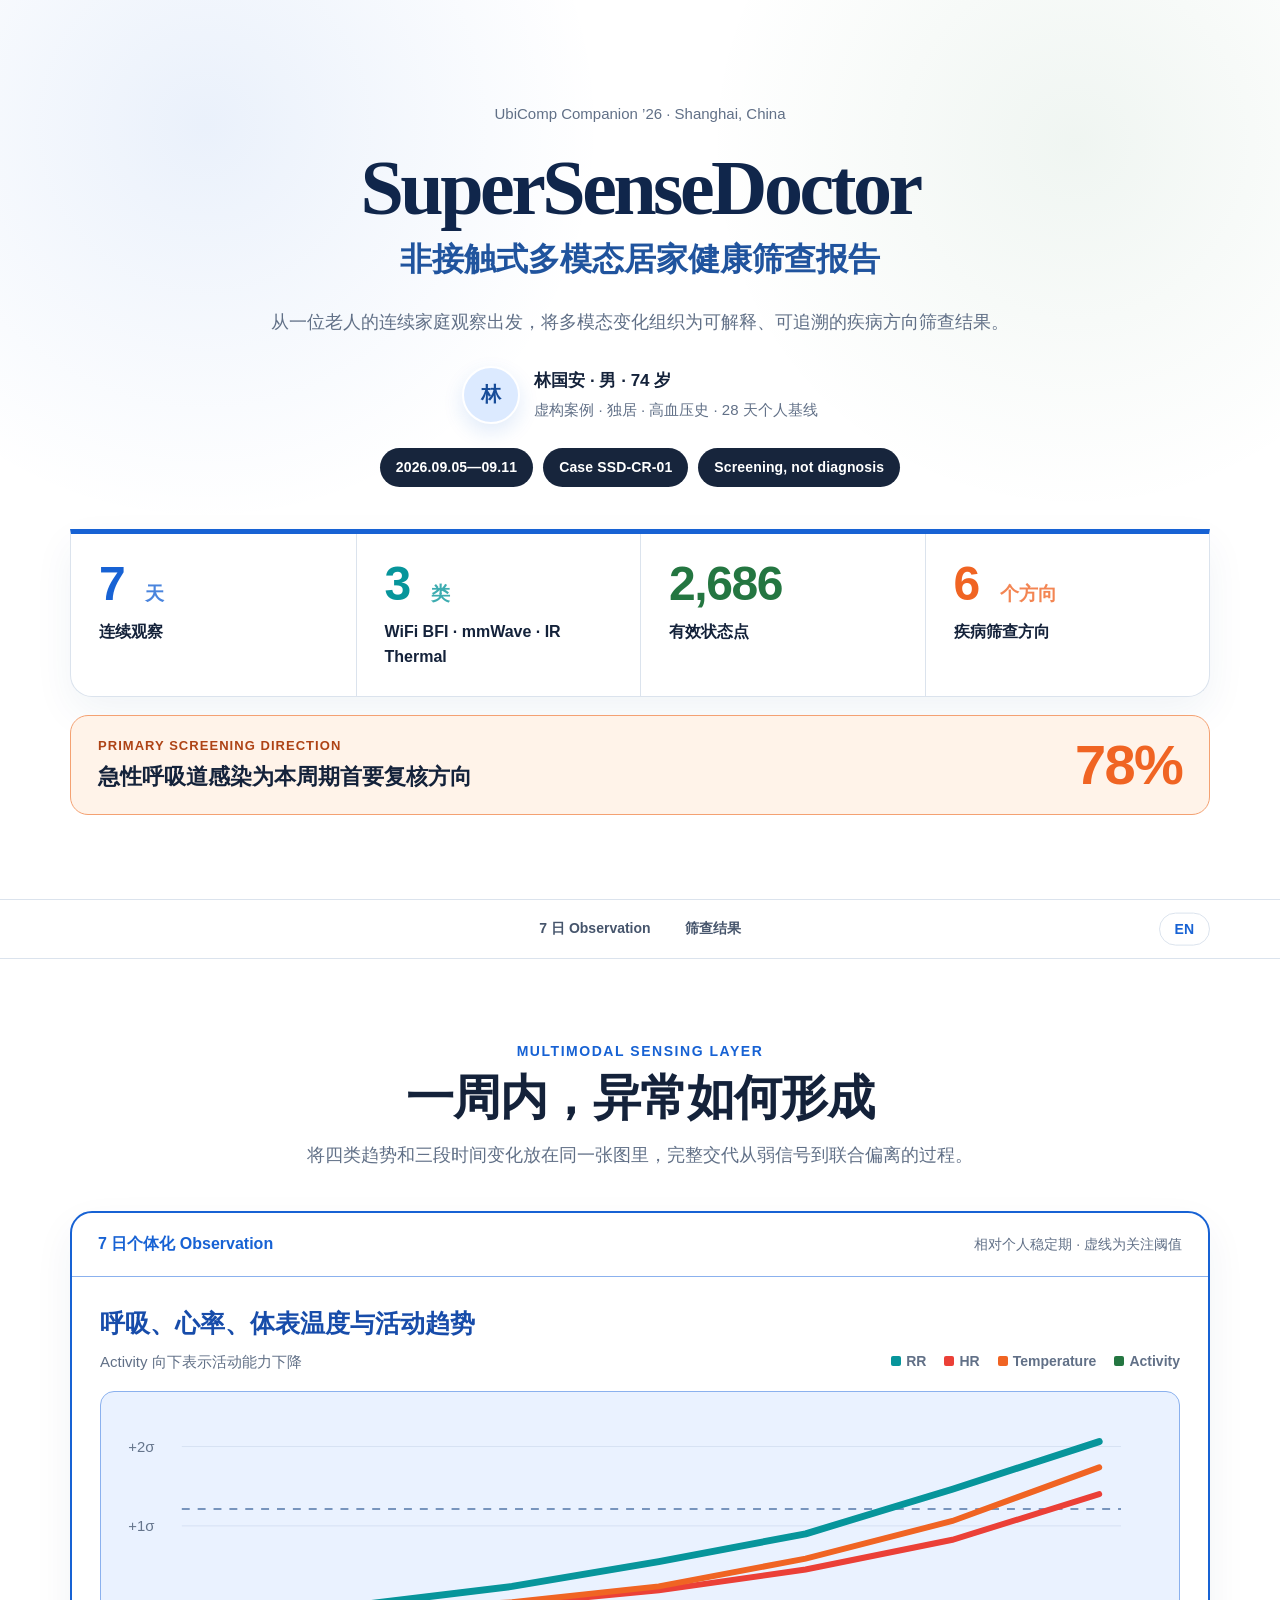
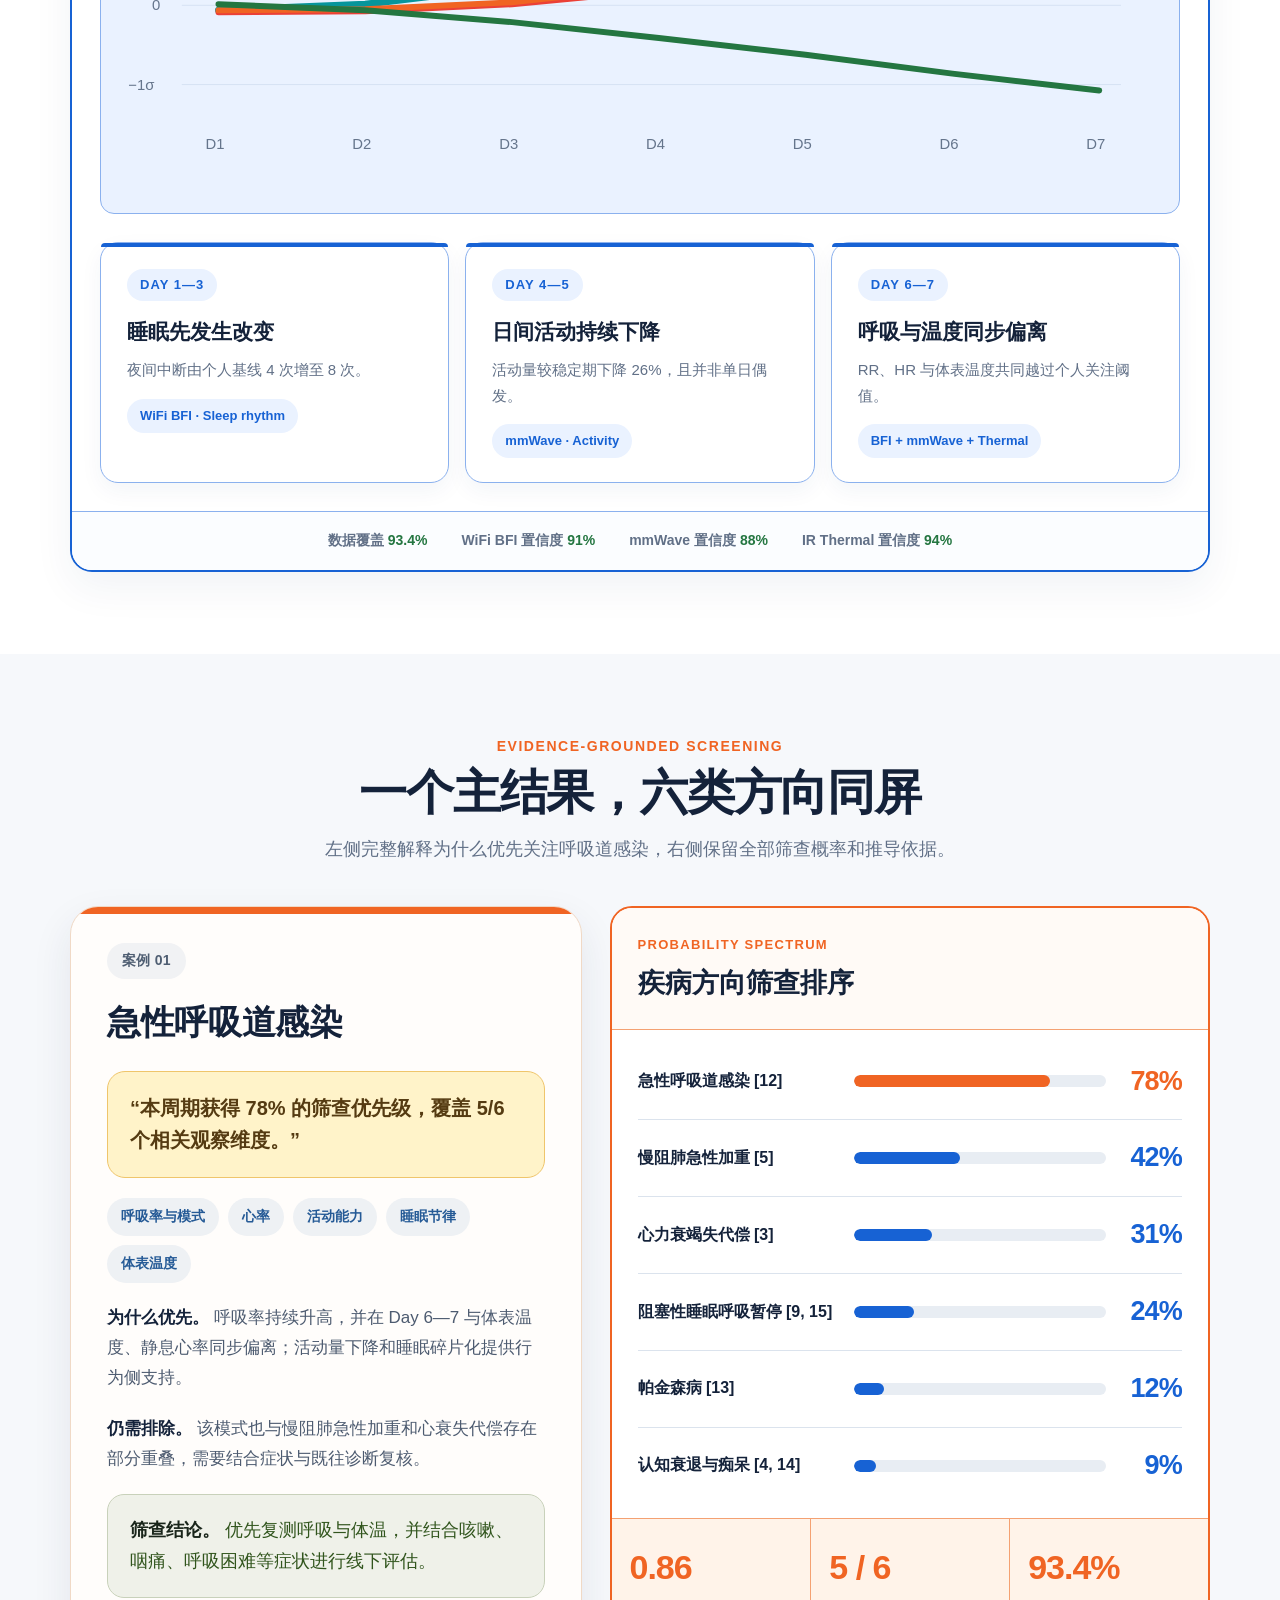
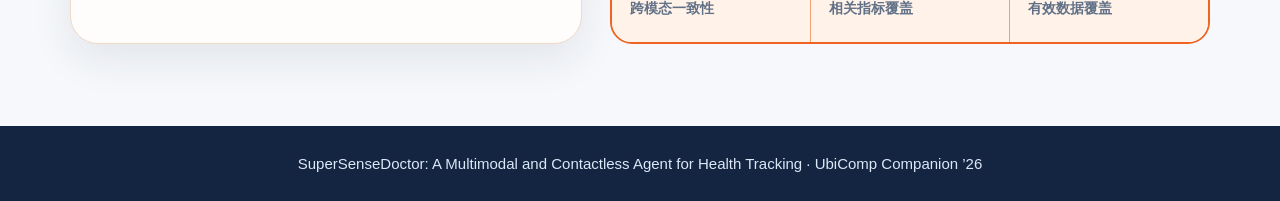
==== commit a0c0bf36: "feat(showcase): drop the coverage & validation scene Removes the third scene — Table 2, the paper's " ====
--- a/showcase/index.html
+++ b/showcase/index.html
@@ -18,13 +18,12 @@
 </head>
 <body>
 <header class="hero" id="cover"><div class="w hero-main"><div class="venue">UbiComp Companion ’26 · Shanghai, China</div><h1>SuperSenseDoctor</h1><h2 data-zh="非接触式多模态居家健康筛查报告" data-en="Non-contact Multimodal Home Health Screening Report">非接触式多模态居家健康筛查报告</h2><p class="hero-lede" data-zh="从一位老人的连续家庭观察出发，将多模态变化组织为可解释、可追溯的疾病方向筛查结果。" data-en="Starting from one older adult's continuous home observation, multimodal change is organised into interpretable, traceable screening directions.">从一位老人的连续家庭观察出发，将多模态变化组织为可解释、可追溯的疾病方向筛查结果。</p><div class="resident"><div class="avatar" data-zh="林" data-en="L">林</div><div><strong data-zh="林国安 · 男 · 74 岁" data-en="Lin Guo'an · Male · 74">林国安 · 男 · 74 岁</strong><span data-zh="虚构案例 · 独居 · 高血压史 · 28 天个人基线" data-en="Synthetic case · Lives alone · Hypertension · 28-day baseline">虚构案例 · 独居 · 高血压史 · 28 天个人基线</span></div></div><div class="metadata"><span>2026.09.05—09.11</span><span>Case SSD-CR-01</span><span>Screening, not diagnosis</span></div><div class="fact-strip"><div class="fact"><span class="num">7&nbsp;<u data-zh="天" data-en="days">days</u></span><strong data-zh="连续观察" data-en="Continuous observation">连续观察</strong></div><div class="fact"><span class="num" style="--color:var(--c)">3&nbsp;<u data-zh="类" data-en="sources">sources</u></span><strong>WiFi BFI · mmWave · IR Thermal</strong></div><div class="fact"><span class="num" style="--color:var(--g)">2,686</span><strong data-zh="有效状态点" data-en="Valid state points">有效状态点</strong></div><div class="fact"><span class="num" style="--color:var(--o)">6&nbsp;<u data-zh="个方向" data-en="directions">directions</u></span><strong data-zh="疾病筛查方向" data-en="Screening directions">疾病筛查方向</strong></div></div><div class="hero-conclusion"><div><small>PRIMARY SCREENING DIRECTION</small><b data-zh="急性呼吸道感染为本周期首要复核方向" data-en="Acute respiratory infection is this cycle's primary review direction">急性呼吸道感染为本周期首要复核方向</b></div><span class="num">78%</span></div></div></header>
-<nav class="nav"><div class="w"><a href="#observation" data-zh="7 日 Observation" data-en="7-day observation">7 日 Observation</a><a href="#screening" data-zh="筛查结果" data-en="Screening result">筛查结果</a><a href="#coverage" data-zh="指标与覆盖" data-en="Indicators &amp; coverage">指标与覆盖</a><button class="lang-toggle" id="langToggle" type="button" aria-live="polite">EN</button></div></nav>
+<nav class="nav"><div class="w"><a href="#observation" data-zh="7 日 Observation" data-en="7-day observation">7 日 Observation</a><a href="#screening" data-zh="筛查结果" data-en="Screening result">筛查结果</a><button class="lang-toggle" id="langToggle" type="button" aria-live="polite">EN</button></div></nav>
 
 <section class="scene white" id="observation"><div class="w"><header class="scene-title"><div class="eyebrow">Multimodal sensing layer</div><h2 data-zh="一周内，异常如何形成" data-en="How an anomaly forms within one week">一周内，异常如何形成</h2><p data-zh="将四类趋势和三段时间变化放在同一张图里，完整交代从弱信号到联合偏离的过程。" data-en="Four trend lines and three time phases on one chart, tracing the path from a weak signal to a joint deviation.">将四类趋势和三段时间变化放在同一张图里，完整交代从弱信号到联合偏离的过程。</p></header><figure class="figure"><figcaption class="figure-cap"><span data-zh="7 日个体化 Observation" data-en="7-day individualized observation">7 日个体化 Observation</span><span data-zh="相对个人稳定期 · 虚线为关注阈值" data-en="Relative to the personal stable period · dashed line marks the attention threshold">相对个人稳定期 · 虚线为关注阈值</span></figcaption><div class="obs-content"><div class="chart-head"><div><h3 data-zh="呼吸、心率、体表温度与活动趋势" data-en="Respiration, heart rate, surface temperature and activity">呼吸、心率、体表温度与活动趋势</h3><p data-zh="Activity 向下表示活动能力下降" data-en="Activity trending downward means declining mobility">Activity 向下表示活动能力下降</p></div><div class="legend"><span><i style="background:var(--c)"></i>RR</span><span><i style="background:var(--r)"></i>HR</span><span><i style="background:var(--o)"></i>Temperature</span><span><i style="background:var(--g)"></i>Activity</span></div></div><svg class="trend" viewBox="0 0 1080 425" role="img" aria-label="7日多模态健康趋势"><g stroke="#d6e2f3"><line x1="78" y1="55" x2="1025" y2="55"/><line x1="78" y1="135" x2="1025" y2="135"/><line x1="78" y1="215" x2="1025" y2="215"/><line x1="78" y1="295" x2="1025" y2="295"/></g><line x1="78" y1="118" x2="1025" y2="118" stroke="#7895bd" stroke-width="2" stroke-dasharray="8 8"/><g fill="#65758c" font-size="15"><text x="24" y="60">+2σ</text><text x="24" y="140">+1σ</text><text x="48" y="220">0</text><text x="24" y="300">−1σ</text><text x="102" y="360">D1</text><text x="250" y="360">D2</text><text x="398" y="360">D3</text><text x="546" y="360">D4</text><text x="694" y="360">D5</text><text x="842" y="360">D6</text><text x="990" y="360">D7</text></g><polyline points="115,220 263,214 411,196 559,171 707,143 855,98 1003,50" fill="none" stroke="#07959b" stroke-width="7" stroke-linecap="round" stroke-linejoin="round"/><polyline points="115,222 263,221 411,214 559,200 707,179 855,149 1003,103" fill="none" stroke="#eb4037" stroke-width="6" stroke-linecap="round"/><polyline points="115,220 263,219 411,212 559,196 707,168 855,130 1003,76" fill="none" stroke="#f06423" stroke-width="6" stroke-linecap="round"/><polyline points="115,214 263,220 411,232 559,248 707,265 855,284 1003,301" fill="none" stroke="#247641" stroke-width="6" stroke-linecap="round"/></svg><div class="timeline"><article class="phase"><small>DAY 1—3</small><h3 data-zh="睡眠先发生改变" data-en="Sleep changes first">睡眠先发生改变</h3><p data-zh="夜间中断由个人基线 4 次增至 8 次。" data-en="Night-time interruptions rose from a personal baseline of 4 to 8.">夜间中断由个人基线 4 次增至 8 次。</p><span class="pill-src">WiFi BFI · Sleep rhythm</span></article><article class="phase"><small>DAY 4—5</small><h3 data-zh="日间活动持续下降" data-en="Daytime activity keeps falling">日间活动持续下降</h3><p data-zh="活动量较稳定期下降 26%，且并非单日偶发。" data-en="Activity is down 26% against the stable period, and it is not a single-day dip.">活动量较稳定期下降 26%，且并非单日偶发。</p><span class="pill-src">mmWave · Activity</span></article><article class="phase"><small>DAY 6—7</small><h3 data-zh="呼吸与温度同步偏离" data-en="Respiration and temperature deviate together">呼吸与温度同步偏离</h3><p data-zh="RR、HR 与体表温度共同越过个人关注阈值。" data-en="RR, HR and surface temperature all cross the personal attention threshold together.">RR、HR 与体表温度共同越过个人关注阈值。</p><span class="pill-src">BFI + mmWave + Thermal</span></article></div></div><div class="quality-line"><span><span data-zh="数据覆盖" data-en="Data coverage">数据覆盖</span> <b>93.4%</b></span><span><span data-zh="WiFi BFI 置信度" data-en="WiFi BFI confidence">WiFi BFI 置信度</span> <b>91%</b></span><span><span data-zh="mmWave 置信度" data-en="mmWave confidence">mmWave 置信度</span> <b>88%</b></span><span><span data-zh="IR Thermal 置信度" data-en="IR Thermal confidence">IR Thermal 置信度</span> <b>94%</b></span></div></figure></div></section>
 
 <section class="scene soft" id="screening"><div class="w"><header class="scene-title" style="--accent:var(--o)"><div class="eyebrow">Evidence-grounded screening</div><h2 data-zh="一个主结果，六类方向同屏" data-en="One primary result, six directions on one screen">一个主结果，六类方向同屏</h2><p data-zh="左侧完整解释为什么优先关注呼吸道感染，右侧保留全部筛查概率和推导依据。" data-en="The left panel explains in full why respiratory infection ranks first; the right keeps the complete spectrum and its reasoning.">左侧完整解释为什么优先关注呼吸道感染，右侧保留全部筛查概率和推导依据。</p></header><div class="screening-layout"><article class="case-card"><span class="case-pill" data-zh="案例 01" data-en="Case 01">案例 01</span><h3 data-zh="急性呼吸道感染" data-en="Acute respiratory infection">急性呼吸道感染</h3><div class="highlight" data-zh="“本周期获得 78% 的筛查优先级，覆盖 5/6 个相关观察维度。”" data-en="“This cycle it holds a 78% screening priority, spanning 5 of the 6 relevant observation dimensions.”">“本周期获得 78% 的筛查优先级，覆盖 5/6 个相关观察维度。”</div><div class="tags"><span data-zh="呼吸率与模式" data-en="Respiration rate &amp; pattern">呼吸率与模式</span><span data-zh="心率" data-en="Heart rate">心率</span><span data-zh="活动能力" data-en="Activity">活动能力</span><span data-zh="睡眠节律" data-en="Sleep rhythm">睡眠节律</span><span data-zh="体表温度" data-en="Surface temperature">体表温度</span></div><p><strong data-zh="为什么优先。" data-en="Why it ranks first.">为什么优先。</strong> <span data-zh="呼吸率持续升高，并在 Day 6—7 与体表温度、静息心率同步偏离；活动量下降和睡眠碎片化提供行为侧支持。" data-en="Respiration rate rose steadily and, across Day 6–7, deviated together with surface temperature and resting heart rate; falling activity and sleep fragmentation give behavioural support.">呼吸率持续升高，并在 Day 6—7 与体表温度、静息心率同步偏离；活动量下降和睡眠碎片化提供行为侧支持。</span></p><p><strong data-zh="仍需排除。" data-en="Still to rule out.">仍需排除。</strong> <span data-zh="该模式也与慢阻肺急性加重和心衰失代偿存在部分重叠，需要结合症状与既往诊断复核。" data-en="The pattern also partly overlaps COPD exacerbation and heart-failure decompensation, so it must be reviewed against symptoms and prior diagnoses.">该模式也与慢阻肺急性加重和心衰失代偿存在部分重叠，需要结合症状与既往诊断复核。</span></p><div class="correct"><strong data-zh="筛查结论。" data-en="Screening conclusion.">筛查结论。</strong> <span data-zh="优先复测呼吸与体温，并结合咳嗽、咽痛、呼吸困难等症状进行线下评估。" data-en="Re-measure respiration and temperature first, and assess in person alongside cough, sore throat or breathlessness.">优先复测呼吸与体温，并结合咳嗽、咽痛、呼吸困难等症状进行线下评估。</span></div></article><article class="spectrum-card"><header class="spectrum-head"><small>PROBABILITY SPECTRUM</small><h3 data-zh="疾病方向筛查排序" data-en="Condition-direction screening ranking">疾病方向筛查排序</h3></header><div class="diseases"><div class="disease primary"><h4>急性呼吸道感染 <span class="ref">[12]</span></h4><div class="track"><div class="fill" style="width:78%"></div></div><span class="num">78%</span></div><div class="disease"><h4><span data-zh="慢阻肺急性加重" data-en="COPD exacerbation">慢阻肺急性加重</span> <span class="ref">[5]</span></h4><div class="track"><div class="fill" style="width:42%"></div></div><span class="num">42%</span></div><div class="disease"><h4><span data-zh="心力衰竭失代偿" data-en="Heart-failure decompensation">心力衰竭失代偿</span> <span class="ref">[3]</span></h4><div class="track"><div class="fill" style="width:31%"></div></div><span class="num">31%</span></div><div class="disease"><h4><span data-zh="阻塞性睡眠呼吸暂停" data-en="Obstructive sleep apnea">阻塞性睡眠呼吸暂停</span> <span class="ref">[9, 15]</span></h4><div class="track"><div class="fill" style="width:24%"></div></div><span class="num">24%</span></div><div class="disease"><h4><span data-zh="帕金森病" data-en="Parkinson's disease">帕金森病</span> <span class="ref">[13]</span></h4><div class="track"><div class="fill" style="width:12%"></div></div><span class="num">12%</span></div><div class="disease"><h4><span data-zh="认知衰退与痴呆" data-en="Cognitive decline and dementia">认知衰退与痴呆</span> <span class="ref">[4, 14]</span></h4><div class="track"><div class="fill" style="width:9%"></div></div><span class="num">9%</span></div></div><div class="why-strip"><div class="why"><span class="num">0.86</span><span data-zh="跨模态一致性" data-en="Cross-modal consistency">跨模态一致性</span></div><div class="why"><span class="num">5 / 6</span><span data-zh="相关指标覆盖" data-en="Indicator coverage">相关指标覆盖</span></div><div class="why"><span class="num">93.4%</span><span data-zh="有效数据覆盖" data-en="Valid data coverage">有效数据覆盖</span></div></div></article></div></div></section>
 
-<section class="scene white" id="coverage"><div class="w"><header class="scene-title" style="--accent:var(--g)"><div class="eyebrow">Coverage & validation</div><h2 data-zh="指标与筛查覆盖" data-en="Indicator &amp; screening coverage">指标与筛查覆盖</h2><p data-zh="同一屏交代系统能覆盖哪些方向、论文验证结果以及该案例的行动边界。" data-en="One screen covering which directions the system can address, the reported validation results, and this case's action boundary.">同一屏交代系统能覆盖哪些方向、论文验证结果以及该案例的行动边界。</p></header><figure class="figure" style="--accent:var(--g);--accent-line:var(--gl)"><figcaption class="figure-cap"><span>Disease-relevant indicator coverage · Table 2</span><span>SuperSenseDoctor paper</span></figcaption><div class="coverage-wrap"><table class="coverage"><thead><tr><th data-zh="状况与筛查方向" data-en="Condition and screening direction">状况与筛查方向</th><th data-zh="呼吸率与模式" data-en="Respiration rate &amp; pattern">呼吸率与模式</th><th data-zh="心率" data-en="Heart rate">心率</th><th data-zh="步态与平衡" data-en="Gait and balance">步态与平衡</th><th data-zh="活动与行动能力" data-en="Activity and mobility">活动与行动能力</th><th data-zh="睡眠节律" data-en="Sleep rhythm">睡眠节律</th><th data-zh="体表温度" data-en="Surface temperature">体表温度</th></tr></thead><tbody><tr><td data-zh="慢阻肺急性加重 [5]" data-en="COPD exacerbation [5]">慢阻肺急性加重 [5]</td><td class="tick">✓</td><td class="tick">✓</td><td>—</td><td class="tick">✓</td><td>—</td><td>—</td></tr><tr><td data-zh="阻塞性睡眠呼吸暂停 [9, 15]" data-en="Obstructive sleep apnea [9, 15]">阻塞性睡眠呼吸暂停 [9, 15]</td><td class="tick">✓</td><td class="tick">✓</td><td>—</td><td>—</td><td class="tick">✓</td><td>—</td></tr><tr><td data-zh="心力衰竭失代偿 [3]" data-en="Heart-failure decompensation [3]">心力衰竭失代偿 [3]</td><td class="tick">✓</td><td class="tick">✓</td><td>—</td><td class="tick">✓</td><td>—</td><td>—</td></tr><tr><td data-zh="帕金森病 [13]" data-en="Parkinson's disease [13]">帕金森病 [13]</td><td>—</td><td>—</td><td class="tick">✓</td><td class="tick">✓</td><td class="tick">✓</td><td>—</td></tr><tr><td data-zh="认知衰退与痴呆 [4, 14]" data-en="Cognitive decline and dementia [4, 14]">认知衰退与痴呆 [4, 14]</td><td>—</td><td>—</td><td class="tick">✓</td><td class="tick">✓</td><td class="tick">✓</td><td>—</td></tr><tr class="focus"><td data-zh="急性呼吸道感染 [12]" data-en="Acute respiratory infection [12]">急性呼吸道感染 [12]</td><td class="tick">✓</td><td class="tick">✓</td><td>—</td><td class="tick">✓</td><td class="tick">✓</td><td class="tick">✓</td></tr></tbody></table></div><div class="metric-strip"><div class="metric"><span class="num">1.994</span><strong>Heart-rate MAE / bpm</strong><span>RMSD 3.142</span></div><div class="metric"><span class="num">0.197</span><strong>Respiratory-rate MAE / bpm</strong><span>RMSD 0.263</span></div><div class="metric"><span class="num">96.5%</span><strong>Fall recognition</strong><span data-zh="事件级准确率" data-en="Event-level accuracy">事件级准确率</span></div><div class="metric"><span class="num">206 / 213</span><strong>Agent checklist</strong><span data-zh="96.7% 通过率" data-en="96.7% pass rate">96.7% 通过率</span></div></div></figure><div class="closing"><article class="closing-main"><small>INTERPRETATION</small><h3 data-zh="筛查建议，而非临床诊断" data-en="Screening advice, not clinical diagnosis">筛查建议，而非临床诊断</h3><p data-zh="概率表示当前证据下的复核优先级。所有结果保留时间、来源、数据质量与个人基线依据。" data-en="Probabilities express review priority under the current evidence. Every result retains its time, source, data quality and personal-baseline basis.">概率表示当前证据下的复核优先级。所有结果保留时间、来源、数据质量与个人基线依据。</p></article><aside class="closing-result"><b data-zh="建议 24 小时内复测" data-en="Re-measure within 24 hours">建议 24 小时内复测</b><span data-zh="优先关注急性呼吸道感染方向，并结合临床症状评估。" data-en="Prioritise the acute respiratory infection direction and assess alongside clinical symptoms.">优先关注急性呼吸道感染方向，并结合临床症状评估。</span></aside></div></div></section>
 <footer class="footer">SuperSenseDoctor: A Multimodal and Contactless Agent for Health Tracking · UbiComp Companion ’26</footer>
 <script>
 (function () {
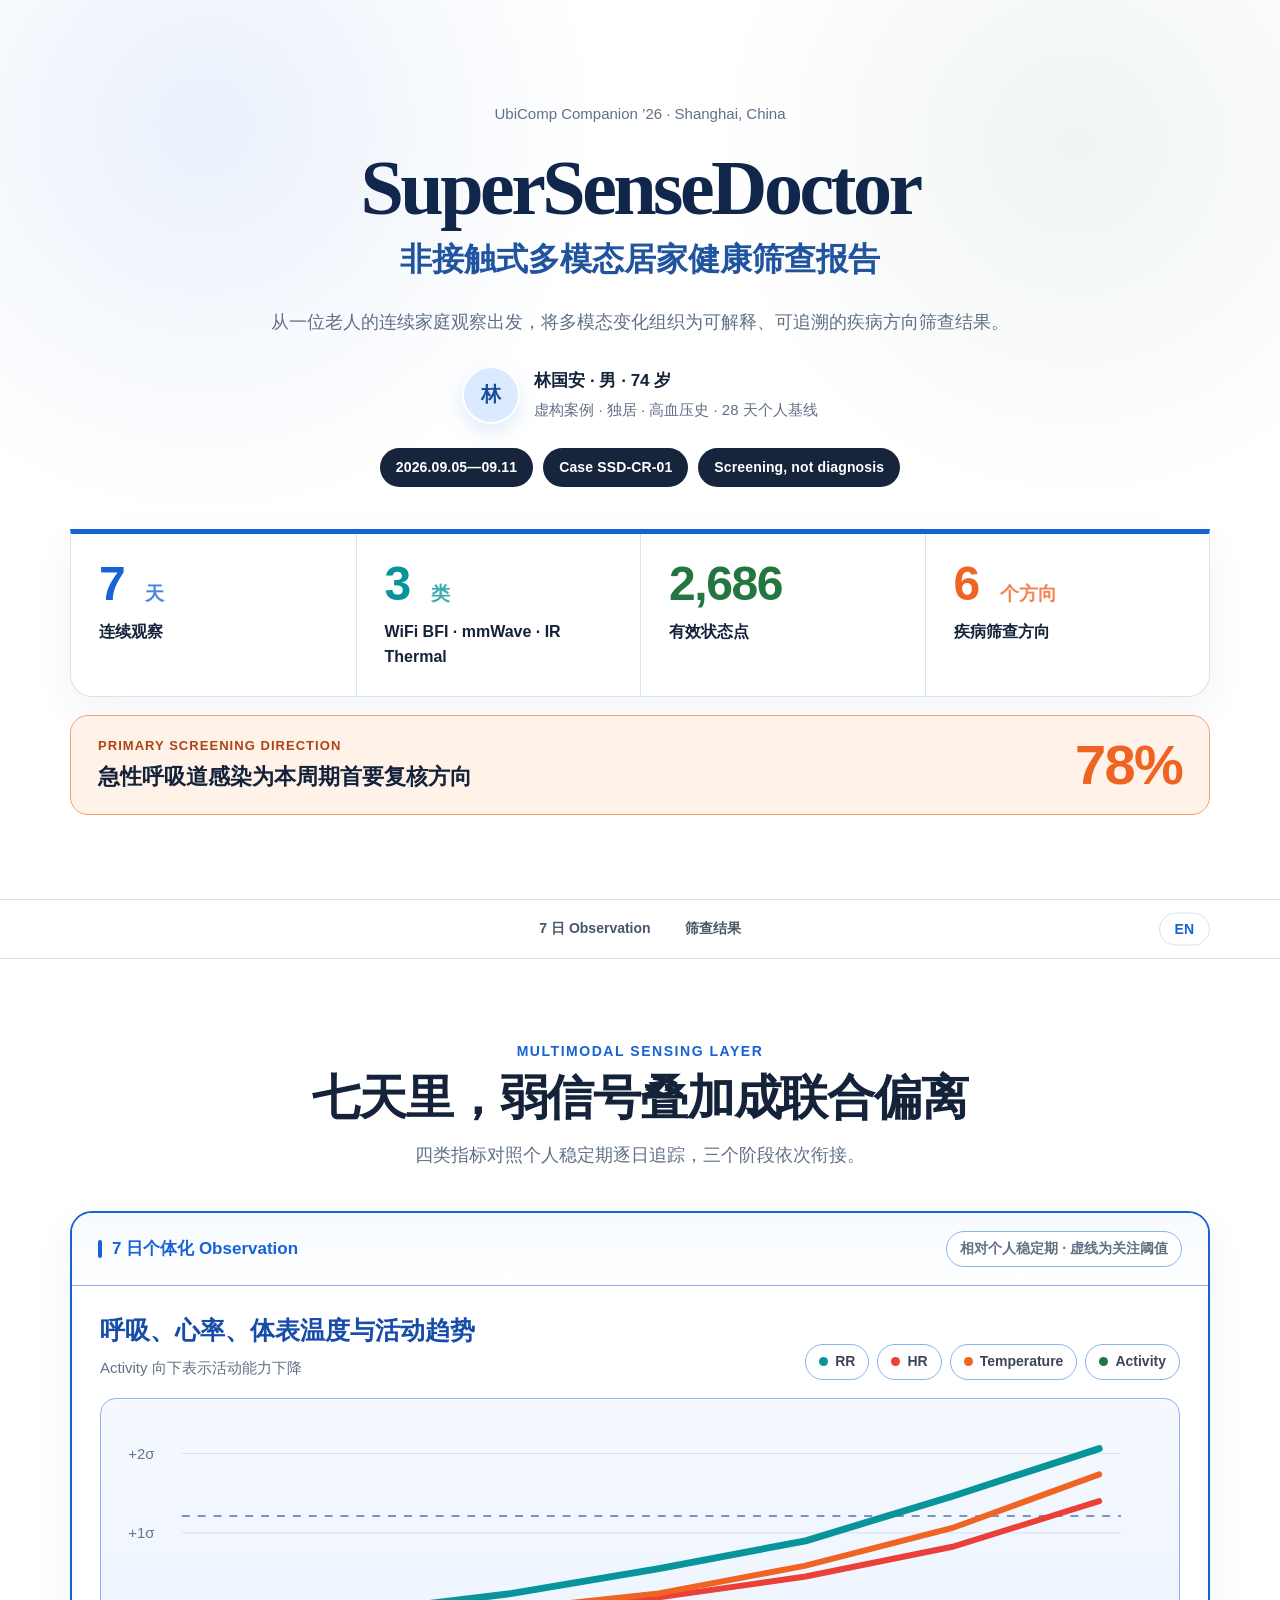
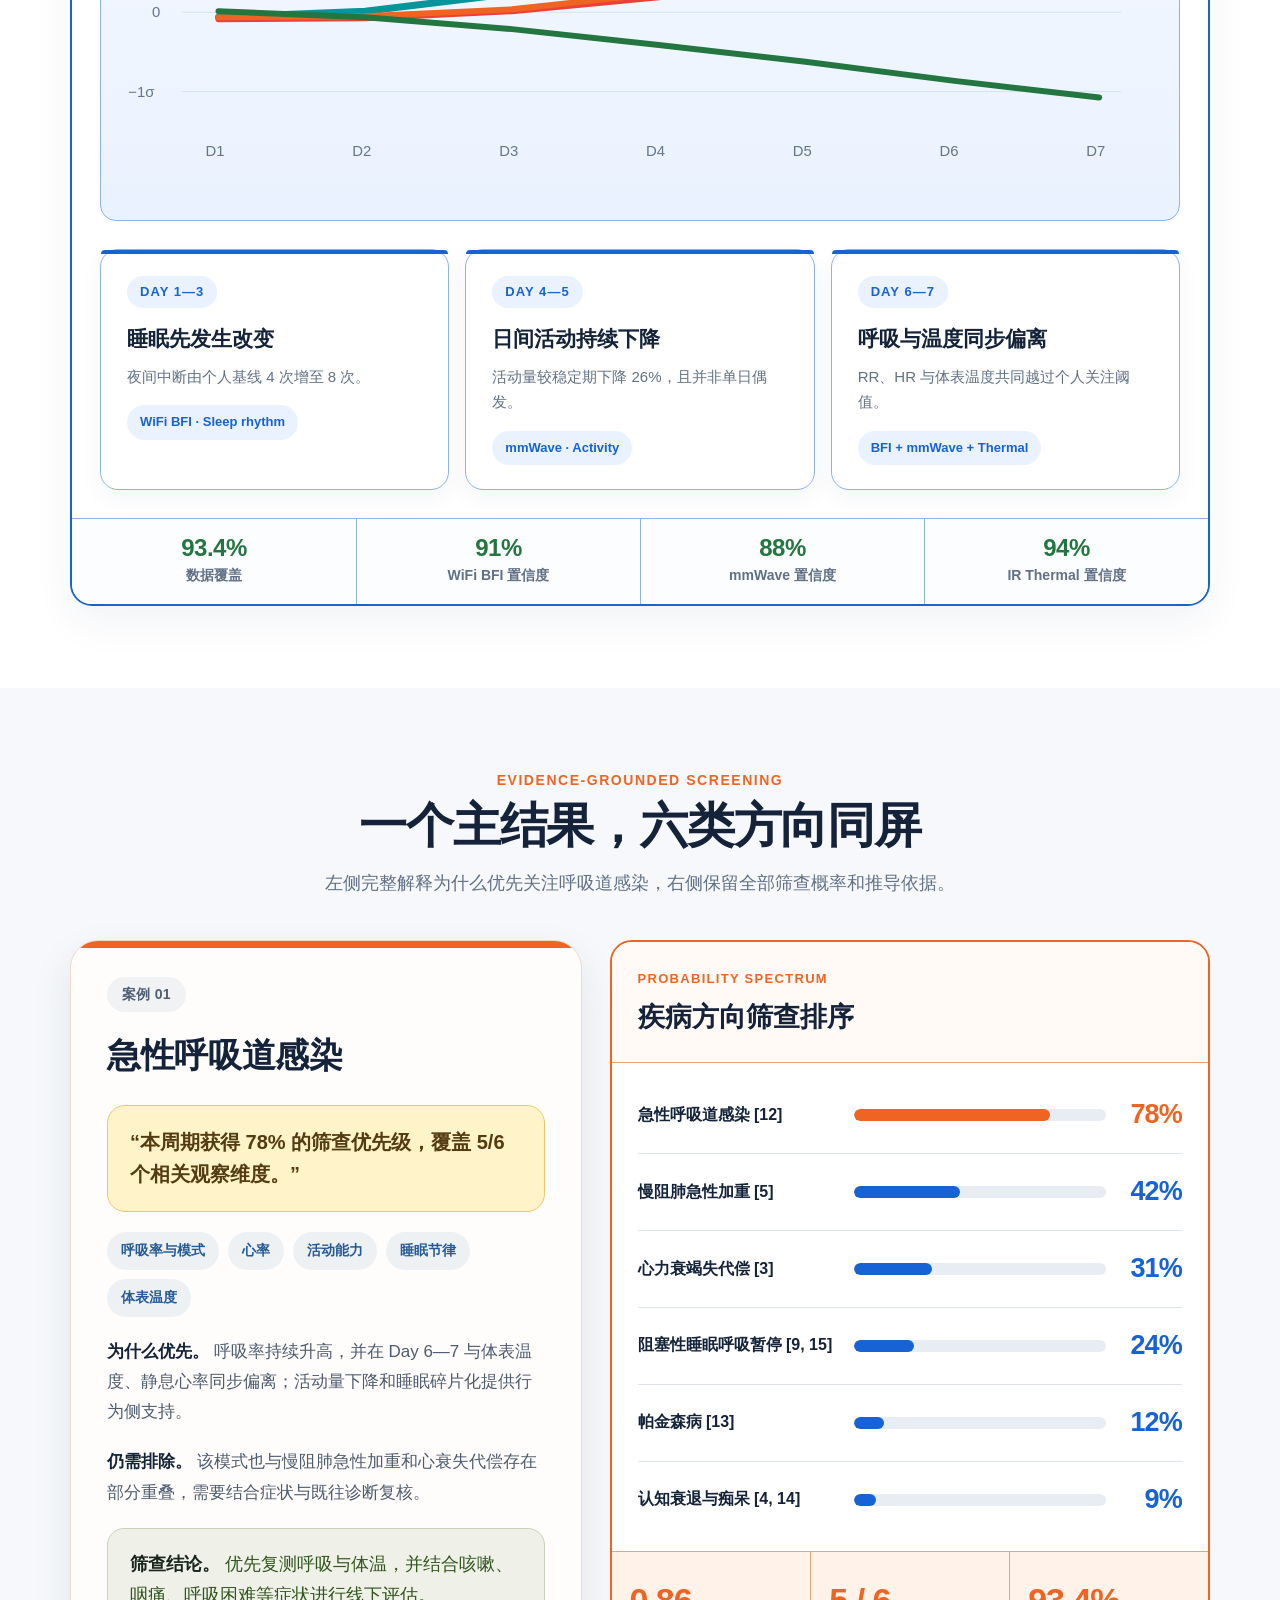
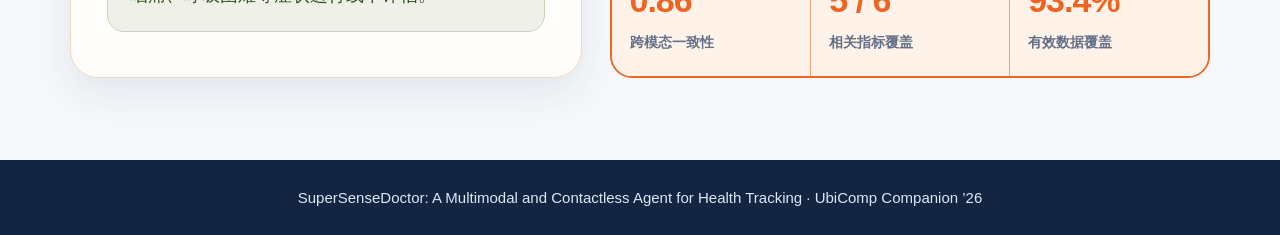
==== commit 525043dd: "feat(showcase): new heading for the observation scene, and rebuild its figure Heading. "一周内，异常如何形成" " ====
--- a/showcase/index.html
+++ b/showcase/index.html
@@ -9,18 +9,18 @@
 *{box-sizing:border-box}html{scroll-behavior:smooth;background:var(--bg)}body{margin:0;background:var(--bg);color:var(--ink);font-family:var(--sans);line-height:1.55;-webkit-font-smoothing:antialiased}.w{width:min(1140px,calc(100% - 48px));margin:auto;min-width:0;max-width:100%}.serif{font-family:var(--serif)}h1,h2{font-family:var(--serif)}.num{font-family:var(--num);font-variant-numeric:tabular-nums;font-feature-settings:"tnum" 1,"lnum" 1;font-weight:750;letter-spacing:-.03em}.scene{padding:82px 0;scroll-margin-top:58px}.scene.white{background:#fff}.scene.soft{background:#f6f8fb}.eyebrow{font-size:14px;font-weight:750;letter-spacing:.11em;text-transform:uppercase}.scene-title{text-align:center;max-width:820px;margin:0 auto 40px}.scene-title .eyebrow{color:var(--accent,var(--b))}.scene-title h2{font-size:48px;line-height:1.08;letter-spacing:-.025em;margin:9px 0 0}.scene-title p{font-size:18px;line-height:1.75;color:var(--muted);margin:16px auto 0;max-width:720px}
 .hero{min-height:100vh;padding:76px 0 58px;display:grid;align-items:center;background:radial-gradient(circle at 16% 14%,rgba(23,98,212,.09),transparent 30%),radial-gradient(circle at 84% 16%,rgba(36,118,65,.07),transparent 28%),#fff;border-bottom:1px solid var(--line)}.hero-main{text-align:center}.venue{font-family:var(--sans);color:var(--muted);font-size:15px}.hero h1{font-size:78px;line-height:.98;letter-spacing:-.045em;margin:25px 0 8px;color:#10264b}.hero h2{font-family:var(--serif);font-size:32px;margin:0;color:#20549e}.hero-lede{max-width:760px;margin:22px auto 0;font-size:18px;line-height:1.8;color:var(--muted)}.resident{display:inline-flex;align-items:center;gap:14px;margin-top:27px;text-align:left}.avatar{width:58px;height:58px;border-radius:50%;display:grid;place-items:center;background:#dceaff;color:#174c99;border:2px solid #fff;box-shadow:0 8px 20px rgba(23,98,212,.13);font-size:20px;font-weight:700}.resident strong{display:block;font-size:17px}.resident span{display:block;font-size:15px;color:var(--muted);margin-top:3px}.metadata{display:flex;justify-content:center;gap:10px;flex-wrap:wrap;margin-top:24px}.metadata span{padding:9px 16px;border-radius:999px;background:#17253c;color:#fff;font-size:14px;font-weight:650;letter-spacing:.01em}.fact-strip{display:grid;grid-template-columns:repeat(4,minmax(0,1fr));margin-top:42px;background:#fff;border:1px solid var(--line);border-top:5px solid var(--b);border-radius:0 0 22px 22px;box-shadow:0 16px 40px rgba(23,60,120,.06);text-align:left}.fact{padding:26px 28px;min-width:0;transition:background .15s}.fact:hover{background:#fbfdff}.fact+.fact{border-left:1px solid var(--line)}.fact .num{display:flex;align-items:baseline;gap:9px;font-size:48px;line-height:1;color:var(--color,var(--b));white-space:nowrap}.fact .num u{text-decoration:none;font-size:19px;font-weight:700;letter-spacing:0;opacity:.78}.fact strong{display:block;font-size:16px;margin-top:12px;color:var(--ink)}.hero-conclusion{display:grid;grid-template-columns:1fr auto;align-items:center;gap:28px;margin-top:18px;padding:20px 27px;border:1.5px solid var(--ol);border-radius:18px;background:var(--o2);text-align:left}.hero-conclusion small{display:block;font-size:13px;color:#ae4315;font-weight:700;letter-spacing:.08em}.hero-conclusion b{display:block;font-family:"Noto Serif CJK SC",serif;font-size:22px;margin-top:4px}.hero-conclusion .num{font-size:56px;line-height:1;color:var(--o);white-space:nowrap}
 .nav{position:sticky;top:0;z-index:10;background:rgba(255,255,255,.94);backdrop-filter:blur(12px);border-bottom:1px solid var(--line)}.nav .w{height:58px;display:flex;align-items:center;justify-content:center;gap:34px}.nav a{font-size:14px;font-weight:700;color:#46556c;text-decoration:none}.nav a:hover{color:var(--b)}.nav .w{position:relative}.lang-toggle{position:absolute;right:0;top:50%;transform:translateY(-50%);padding:7px 15px;border-radius:999px;border:1px solid var(--line);background:#fff;color:var(--b);font-family:var(--sans);font-size:14px;font-weight:750;cursor:pointer;line-height:1.2;transition:background .15s,border-color .15s}.lang-toggle:hover{background:var(--b2);border-color:var(--bl)}@media(max-width:660px){.lang-toggle{position:static;transform:none;margin:0}.nav .w{display:flex;align-items:center;justify-content:center}}
-.figure{margin:0;background:#fff;border:2px solid var(--accent,var(--b));border-radius:22px;overflow:hidden;box-shadow:0 16px 40px rgba(24,58,110,.06);min-width:0;max-width:100%}.figure-cap{display:flex;align-items:center;justify-content:space-between;gap:20px;padding:19px 26px;border-bottom:1px solid var(--accent-line,var(--bl));font-size:16px;font-weight:700;color:var(--accent,var(--b))}.figure-cap span:last-child{font-size:14px;color:var(--muted);font-weight:500}.obs-content{padding:28px}.chart-head{display:flex;align-items:flex-end;justify-content:space-between;gap:20px;margin-bottom:18px}.chart-head h3{font-family:var(--serif);font-size:25px;margin:0;color:#174caa}.chart-head p{font-size:15px;color:var(--muted);margin:6px 0 0}.legend{display:flex;gap:18px;flex-wrap:wrap;font-size:14px;color:var(--muted);font-weight:600}.legend i{display:inline-block;width:10px;height:10px;border-radius:2px;margin-right:5px}.trend{display:block;width:100%;height:auto;aspect-ratio:2.55/1;background:var(--b2);border:1px solid var(--bl);border-radius:14px}.timeline{display:grid;grid-template-columns:repeat(3,minmax(0,1fr));gap:16px;margin-top:28px}.phase{position:relative;padding:26px 26px 24px;min-width:0;background:#fff;border:1px solid var(--bl);border-radius:18px;box-shadow:0 8px 22px rgba(24,58,110,.05)}.phase:before{content:"";position:absolute;left:0;right:0;top:0;height:4px;background:var(--b);border-radius:18px 18px 0 0}.phase small{display:inline-flex;padding:6px 13px;border-radius:999px;background:var(--b2);color:var(--b);font-family:var(--num);font-size:13px;font-weight:750;letter-spacing:.08em}.phase h3{font-size:21px;margin:15px 0 8px}.pill-src{display:inline-flex;margin-top:16px;padding:7px 13px;border-radius:999px;background:var(--b2);color:var(--b);font-size:13px;font-weight:700}.phase p{font-size:15px;line-height:1.7;color:var(--muted);margin:0}.quality-line{display:flex;align-items:center;justify-content:center;gap:34px;padding:18px 24px;border-top:1px solid var(--bl);background:#fbfdff}.quality-line span{font-size:14px;color:var(--muted);font-weight:600}.quality-line b{color:var(--g)}
+.figure{margin:0;background:#fff;border:2px solid var(--accent,var(--b));border-radius:22px;overflow:hidden;box-shadow:0 16px 40px rgba(24,58,110,.06);min-width:0;max-width:100%}.figure-cap{display:flex;align-items:center;justify-content:space-between;gap:20px;padding:18px 26px;border-bottom:1px solid var(--accent-line,var(--bl));font-size:17px;font-weight:750;color:var(--accent,var(--b));background:linear-gradient(180deg,#f6faff,#fff)}.figure-cap span:first-child{display:flex;align-items:center;gap:10px}.figure-cap span:first-child:before{content:"";width:4px;height:18px;border-radius:2px;background:var(--accent,var(--b))}.figure-cap span:last-child{padding:6px 13px;border-radius:999px;background:#fff;border:1px solid var(--accent-line,var(--bl));font-size:14px;color:var(--muted);font-weight:600;white-space:nowrap}.obs-content{padding:26px 28px 28px}.chart-head{margin-bottom:20px}.chart-head{display:flex;align-items:flex-end;justify-content:space-between;gap:20px;margin-bottom:18px}.chart-head h3{font-family:var(--serif);font-size:25px;margin:0;color:#174caa}.chart-head p{font-size:15px;color:var(--muted);margin:6px 0 0}.legend{display:flex;gap:8px;flex-wrap:wrap}.legend span{display:inline-flex;align-items:center;gap:7px;padding:6px 13px;border-radius:999px;background:#fff;border:1px solid var(--bl);font-size:14px;font-weight:700;color:var(--ink-soft,#3d4658)}.legend i{display:inline-block;width:9px;height:9px;border-radius:50%;flex:none}.trend{display:block;width:100%;height:auto;aspect-ratio:2.55/1;background:linear-gradient(180deg,#f5f9ff,#eaf2ff);border:1px solid var(--bl);border-radius:16px;box-shadow:inset 0 1px 0 #fff}.timeline{display:grid;grid-template-columns:repeat(3,minmax(0,1fr));gap:16px;margin-top:28px}.phase{position:relative;padding:26px 26px 24px;min-width:0;background:#fff;border:1px solid var(--bl);border-radius:18px;box-shadow:0 8px 22px rgba(24,58,110,.05)}.phase:before{content:"";position:absolute;left:0;right:0;top:0;height:4px;background:var(--b);border-radius:18px 18px 0 0}.phase small{display:inline-flex;padding:6px 13px;border-radius:999px;background:var(--b2);color:var(--b);font-family:var(--num);font-size:13px;font-weight:750;letter-spacing:.08em}.phase h3{font-size:21px;margin:15px 0 8px}.pill-src{display:inline-flex;margin-top:16px;padding:7px 13px;border-radius:999px;background:var(--b2);color:var(--b);font-size:13px;font-weight:700}.phase p{font-size:15px;line-height:1.7;color:var(--muted);margin:0}.quality-line{display:grid;grid-template-columns:repeat(4,minmax(0,1fr));border-top:1px solid var(--bl);background:#fbfdff}.quality-line>span{display:flex;flex-direction:column;align-items:center;gap:5px;padding:17px 12px;border-left:1px solid var(--bl);font-size:14px;color:var(--muted);font-weight:600;text-align:center}.quality-line>span:first-child{border-left:0}.quality-line b{order:-1;font-family:var(--num);font-size:24px;font-weight:750;color:var(--g);line-height:1;letter-spacing:-.02em}
 .screening-layout{display:grid;grid-template-columns:minmax(0,.92fr) minmax(0,1.08fr);gap:28px;align-items:stretch}.case-card{position:relative;background:#fffdfb;border:1px solid #f0d9c6;border-radius:28px;padding:36px 36px 34px;box-shadow:0 16px 40px rgba(30,47,75,.09);overflow:hidden}.case-card:before{content:"";position:absolute;left:0;right:0;top:0;height:7px;background:var(--o)}.case-pill{display:inline-flex;padding:7px 15px;border-radius:999px;background:#f1f2f4;color:#4f5e72;font-size:14px;font-weight:750;letter-spacing:.02em}.case-card h3{font-family:var(--serif);font-size:34px;font-weight:600;margin:18px 0 22px;letter-spacing:-.01em}.highlight{padding:21px 22px;border-radius:18px;border:1px solid #efc56b;background:#fff3c9;color:#553b12;font-size:20px;font-weight:700;line-height:1.58}.tags{display:flex;gap:9px;flex-wrap:wrap;margin:20px 0}.tags span{padding:8px 14px;border-radius:999px;background:#eef1f4;color:#255a96;font-size:14px;font-weight:700}.case-card p{font-size:17px;line-height:1.78;color:#4d5b70;margin:20px 0}.case-card p strong{color:var(--ink)}.correct{padding:20px 22px;border-radius:17px;border:1px solid #c8d1ba;background:#eff1e9;color:#31551d;font-size:18px;line-height:1.72}.correct strong{color:#19251a}.spectrum-card{background:#fff;border:2px solid var(--o);border-radius:22px;overflow:hidden}.spectrum-head{padding:24px 26px;border-bottom:1px solid var(--ol);background:#fffaf6}.spectrum-head small{font-size:13px;color:var(--o);font-weight:750;letter-spacing:.1em}.spectrum-head h3{font-family:var(--serif);font-size:27px;margin:6px 0 0}.diseases{padding:14px 26px}.disease{display:grid;grid-template-columns:minmax(150px,.8fr) minmax(0,1fr) 62px;gap:14px;align-items:center;padding:17px 0;border-bottom:1px solid var(--line)}.disease:last-child{border-bottom:0}.disease h4{font-size:16px;margin:0}.disease .track{height:12px;border-radius:99px;background:#e8edf3;overflow:hidden}.disease .fill{height:100%;border-radius:99px;background:var(--b)}.disease.primary .fill{background:var(--o)}.disease .num{font-size:27px;text-align:right;color:var(--b)}.disease.primary .num{color:var(--o)}.why-strip{display:grid;grid-template-columns:repeat(3,minmax(0,1fr));border-top:1px solid var(--ol);background:var(--o2)}.why{padding:22px 18px}.why+.why{border-left:1px solid var(--ol)}.why .num{display:block;font-size:34px;color:var(--o)}.why span:last-child{display:block;font-size:14px;color:var(--muted);margin-top:5px;font-weight:600}
 .coverage-wrap{padding:28px;overflow-x:auto;min-width:0;max-width:100%}.coverage{width:100%;min-width:860px;border-collapse:separate;border-spacing:0;border:1px solid var(--gl);border-radius:14px;overflow:hidden;font-size:15px}.coverage th{background:var(--g2);color:#315c40;padding:15px 10px;text-align:center}.coverage th:first-child,.coverage td:first-child{text-align:left}.coverage td{padding:13px 10px;border-top:1px solid #e1ebe4;text-align:center}.coverage td:first-child{font-weight:700}.coverage .focus{background:var(--o2);color:#713015}.tick{font-size:17px;color:var(--g);font-weight:700}.focus .tick{color:var(--o)}.metric-strip{display:grid;grid-template-columns:repeat(4,minmax(0,1fr));border-top:1px solid var(--gl);background:var(--g2)}.metric{padding:24px 26px;min-width:0}.metric+.metric{border-left:1px solid var(--gl)}.metric .num{font-size:40px;line-height:1;color:var(--g)}.metric strong{display:block;font-size:15px;margin-top:10px}.metric span:last-child{display:block;font-size:14px;color:var(--muted);margin-top:4px}.closing{margin-top:24px;display:grid;grid-template-columns:1.2fr .8fr;border:1px solid var(--ol);border-radius:18px;overflow:hidden;background:#fff}.closing-main{padding:28px}.closing-main small{font-size:13px;color:var(--o);font-weight:750;letter-spacing:.09em}.closing-main h3{font-family:var(--serif);font-size:25px;margin:6px 0}.closing-main p{font-size:15px;color:var(--muted);line-height:1.68;margin:0}.closing-result{padding:28px;background:var(--o2);border-left:1px solid var(--ol);display:grid;align-content:center}.closing-result b{font-size:19px;color:#9b3e17;line-height:1.5}.closing-result span{font-size:14px;color:var(--muted);margin-top:7px}.footer{background:#142541;color:#dce7f7;text-align:center;padding:26px;font-family:var(--sans);font-size:15px}
 @media(max-width:980px){.w{width:min(100% - 32px,1140px)}.hero{min-height:auto}.hero h1{font-size:62px}.fact-strip{grid-template-columns:repeat(2,minmax(0,1fr))}.fact:nth-child(3){border-left:0;border-top:1px solid var(--line)}.fact:nth-child(4){border-top:1px solid var(--line)}.screening-layout{grid-template-columns:1fr}.timeline{grid-template-columns:1fr}.phase+.phase{border-left:0;border-top:1px solid var(--bl)}.metric-strip{grid-template-columns:repeat(2,minmax(0,1fr))}.metric:nth-child(3){border-left:0;border-top:1px solid var(--gl)}.metric:nth-child(4){border-top:1px solid var(--gl)}.nav .w{gap:18px}.nav a{font-size:13px}}
-@media(max-width:660px){.w{width:min(100% - 22px,1140px)}.scene{padding:62px 0}.hero h1{font-size:clamp(30px,10.2vw,46px)}.hero h2{font-size:25px}.hero-lede{font-size:16px}.fact-strip{grid-template-columns:1fr}.fact+.fact{border-left:0;border-top:1px solid var(--line)}.hero-conclusion{grid-template-columns:1fr}.nav a{display:none}.nav .w{justify-content:center}.scene-title h2{font-size:38px}.scene-title p{font-size:16px}.figure-cap{display:block}.figure-cap span:last-child{display:block;margin-top:5px}.obs-content{padding:20px 16px}.chart-head{display:block}.legend{margin-top:14px}.quality-line{align-items:flex-start;flex-direction:column;gap:7px}.case-card{padding:28px 22px}.disease{grid-template-columns:1fr;gap:8px}.disease .num{text-align:left}.why-strip{grid-template-columns:1fr}.why+.why{border-left:0;border-top:1px solid var(--ol)}.metric-strip{grid-template-columns:1fr}.metric+.metric{border-left:0;border-top:1px solid var(--gl)}.closing{grid-template-columns:1fr}.closing-result{border-left:0;border-top:1px solid var(--ol)}}
+@media(max-width:660px){.w{width:min(100% - 22px,1140px)}.scene{padding:62px 0}.hero h1{font-size:clamp(30px,10.2vw,46px)}.hero h2{font-size:25px}.hero-lede{font-size:16px}.fact-strip{grid-template-columns:1fr}.fact+.fact{border-left:0;border-top:1px solid var(--line)}.hero-conclusion{grid-template-columns:1fr}.nav a{display:none}.nav .w{justify-content:center}.scene-title h2{font-size:38px}.scene-title p{font-size:16px}.figure-cap{display:block}.figure-cap span:last-child{display:block;margin-top:5px}.obs-content{padding:20px 16px}.chart-head{display:block}.legend{margin-top:14px}.quality-line{grid-template-columns:repeat(2,minmax(0,1fr))}.quality-line>span{padding:15px 10px}.quality-line>span:nth-child(3){border-left:0}.quality-line>span:nth-child(n+3){border-top:1px solid var(--bl)}.figure-cap{flex-wrap:wrap;gap:10px}.case-card{padding:28px 22px}.disease{grid-template-columns:1fr;gap:8px}.disease .num{text-align:left}.why-strip{grid-template-columns:1fr}.why+.why{border-left:0;border-top:1px solid var(--ol)}.metric-strip{grid-template-columns:1fr}.metric+.metric{border-left:0;border-top:1px solid var(--gl)}.closing{grid-template-columns:1fr}.closing-result{border-left:0;border-top:1px solid var(--ol)}}
 </style>
 </head>
 <body>
 <header class="hero" id="cover"><div class="w hero-main"><div class="venue">UbiComp Companion ’26 · Shanghai, China</div><h1>SuperSenseDoctor</h1><h2 data-zh="非接触式多模态居家健康筛查报告" data-en="Non-contact Multimodal Home Health Screening Report">非接触式多模态居家健康筛查报告</h2><p class="hero-lede" data-zh="从一位老人的连续家庭观察出发，将多模态变化组织为可解释、可追溯的疾病方向筛查结果。" data-en="Starting from one older adult's continuous home observation, multimodal change is organised into interpretable, traceable screening directions.">从一位老人的连续家庭观察出发，将多模态变化组织为可解释、可追溯的疾病方向筛查结果。</p><div class="resident"><div class="avatar" data-zh="林" data-en="L">林</div><div><strong data-zh="林国安 · 男 · 74 岁" data-en="Lin Guo'an · Male · 74">林国安 · 男 · 74 岁</strong><span data-zh="虚构案例 · 独居 · 高血压史 · 28 天个人基线" data-en="Synthetic case · Lives alone · Hypertension · 28-day baseline">虚构案例 · 独居 · 高血压史 · 28 天个人基线</span></div></div><div class="metadata"><span>2026.09.05—09.11</span><span>Case SSD-CR-01</span><span>Screening, not diagnosis</span></div><div class="fact-strip"><div class="fact"><span class="num">7&nbsp;<u data-zh="天" data-en="days">days</u></span><strong data-zh="连续观察" data-en="Continuous observation">连续观察</strong></div><div class="fact"><span class="num" style="--color:var(--c)">3&nbsp;<u data-zh="类" data-en="sources">sources</u></span><strong>WiFi BFI · mmWave · IR Thermal</strong></div><div class="fact"><span class="num" style="--color:var(--g)">2,686</span><strong data-zh="有效状态点" data-en="Valid state points">有效状态点</strong></div><div class="fact"><span class="num" style="--color:var(--o)">6&nbsp;<u data-zh="个方向" data-en="directions">directions</u></span><strong data-zh="疾病筛查方向" data-en="Screening directions">疾病筛查方向</strong></div></div><div class="hero-conclusion"><div><small>PRIMARY SCREENING DIRECTION</small><b data-zh="急性呼吸道感染为本周期首要复核方向" data-en="Acute respiratory infection is this cycle's primary review direction">急性呼吸道感染为本周期首要复核方向</b></div><span class="num">78%</span></div></div></header>
 <nav class="nav"><div class="w"><a href="#observation" data-zh="7 日 Observation" data-en="7-day observation">7 日 Observation</a><a href="#screening" data-zh="筛查结果" data-en="Screening result">筛查结果</a><button class="lang-toggle" id="langToggle" type="button" aria-live="polite">EN</button></div></nav>
 
-<section class="scene white" id="observation"><div class="w"><header class="scene-title"><div class="eyebrow">Multimodal sensing layer</div><h2 data-zh="一周内，异常如何形成" data-en="How an anomaly forms within one week">一周内，异常如何形成</h2><p data-zh="将四类趋势和三段时间变化放在同一张图里，完整交代从弱信号到联合偏离的过程。" data-en="Four trend lines and three time phases on one chart, tracing the path from a weak signal to a joint deviation.">将四类趋势和三段时间变化放在同一张图里，完整交代从弱信号到联合偏离的过程。</p></header><figure class="figure"><figcaption class="figure-cap"><span data-zh="7 日个体化 Observation" data-en="7-day individualized observation">7 日个体化 Observation</span><span data-zh="相对个人稳定期 · 虚线为关注阈值" data-en="Relative to the personal stable period · dashed line marks the attention threshold">相对个人稳定期 · 虚线为关注阈值</span></figcaption><div class="obs-content"><div class="chart-head"><div><h3 data-zh="呼吸、心率、体表温度与活动趋势" data-en="Respiration, heart rate, surface temperature and activity">呼吸、心率、体表温度与活动趋势</h3><p data-zh="Activity 向下表示活动能力下降" data-en="Activity trending downward means declining mobility">Activity 向下表示活动能力下降</p></div><div class="legend"><span><i style="background:var(--c)"></i>RR</span><span><i style="background:var(--r)"></i>HR</span><span><i style="background:var(--o)"></i>Temperature</span><span><i style="background:var(--g)"></i>Activity</span></div></div><svg class="trend" viewBox="0 0 1080 425" role="img" aria-label="7日多模态健康趋势"><g stroke="#d6e2f3"><line x1="78" y1="55" x2="1025" y2="55"/><line x1="78" y1="135" x2="1025" y2="135"/><line x1="78" y1="215" x2="1025" y2="215"/><line x1="78" y1="295" x2="1025" y2="295"/></g><line x1="78" y1="118" x2="1025" y2="118" stroke="#7895bd" stroke-width="2" stroke-dasharray="8 8"/><g fill="#65758c" font-size="15"><text x="24" y="60">+2σ</text><text x="24" y="140">+1σ</text><text x="48" y="220">0</text><text x="24" y="300">−1σ</text><text x="102" y="360">D1</text><text x="250" y="360">D2</text><text x="398" y="360">D3</text><text x="546" y="360">D4</text><text x="694" y="360">D5</text><text x="842" y="360">D6</text><text x="990" y="360">D7</text></g><polyline points="115,220 263,214 411,196 559,171 707,143 855,98 1003,50" fill="none" stroke="#07959b" stroke-width="7" stroke-linecap="round" stroke-linejoin="round"/><polyline points="115,222 263,221 411,214 559,200 707,179 855,149 1003,103" fill="none" stroke="#eb4037" stroke-width="6" stroke-linecap="round"/><polyline points="115,220 263,219 411,212 559,196 707,168 855,130 1003,76" fill="none" stroke="#f06423" stroke-width="6" stroke-linecap="round"/><polyline points="115,214 263,220 411,232 559,248 707,265 855,284 1003,301" fill="none" stroke="#247641" stroke-width="6" stroke-linecap="round"/></svg><div class="timeline"><article class="phase"><small>DAY 1—3</small><h3 data-zh="睡眠先发生改变" data-en="Sleep changes first">睡眠先发生改变</h3><p data-zh="夜间中断由个人基线 4 次增至 8 次。" data-en="Night-time interruptions rose from a personal baseline of 4 to 8.">夜间中断由个人基线 4 次增至 8 次。</p><span class="pill-src">WiFi BFI · Sleep rhythm</span></article><article class="phase"><small>DAY 4—5</small><h3 data-zh="日间活动持续下降" data-en="Daytime activity keeps falling">日间活动持续下降</h3><p data-zh="活动量较稳定期下降 26%，且并非单日偶发。" data-en="Activity is down 26% against the stable period, and it is not a single-day dip.">活动量较稳定期下降 26%，且并非单日偶发。</p><span class="pill-src">mmWave · Activity</span></article><article class="phase"><small>DAY 6—7</small><h3 data-zh="呼吸与温度同步偏离" data-en="Respiration and temperature deviate together">呼吸与温度同步偏离</h3><p data-zh="RR、HR 与体表温度共同越过个人关注阈值。" data-en="RR, HR and surface temperature all cross the personal attention threshold together.">RR、HR 与体表温度共同越过个人关注阈值。</p><span class="pill-src">BFI + mmWave + Thermal</span></article></div></div><div class="quality-line"><span><span data-zh="数据覆盖" data-en="Data coverage">数据覆盖</span> <b>93.4%</b></span><span><span data-zh="WiFi BFI 置信度" data-en="WiFi BFI confidence">WiFi BFI 置信度</span> <b>91%</b></span><span><span data-zh="mmWave 置信度" data-en="mmWave confidence">mmWave 置信度</span> <b>88%</b></span><span><span data-zh="IR Thermal 置信度" data-en="IR Thermal confidence">IR Thermal 置信度</span> <b>94%</b></span></div></figure></div></section>
+<section class="scene white" id="observation"><div class="w"><header class="scene-title"><div class="eyebrow">Multimodal sensing layer</div><h2 data-zh="七天里，弱信号叠加成联合偏离" data-en="Over seven days, weak signals compound into a joint deviation">七天里，弱信号叠加成联合偏离</h2><p data-zh="四类指标对照个人稳定期逐日追踪，三个阶段依次衔接。" data-en="Four channels tracked day by day against the personal stable period, in three sequential phases.">四类指标对照个人稳定期逐日追踪，三个阶段依次衔接。</p></header><figure class="figure"><figcaption class="figure-cap"><span data-zh="7 日个体化 Observation" data-en="7-day individualized observation">7 日个体化 Observation</span><span data-zh="相对个人稳定期 · 虚线为关注阈值" data-en="Relative to the personal stable period · dashed line marks the attention threshold">相对个人稳定期 · 虚线为关注阈值</span></figcaption><div class="obs-content"><div class="chart-head"><div><h3 data-zh="呼吸、心率、体表温度与活动趋势" data-en="Respiration, heart rate, surface temperature and activity">呼吸、心率、体表温度与活动趋势</h3><p data-zh="Activity 向下表示活动能力下降" data-en="Activity trending downward means declining mobility">Activity 向下表示活动能力下降</p></div><div class="legend"><span><i style="background:var(--c)"></i>RR</span><span><i style="background:var(--r)"></i>HR</span><span><i style="background:var(--o)"></i>Temperature</span><span><i style="background:var(--g)"></i>Activity</span></div></div><svg class="trend" viewBox="0 0 1080 425" role="img" aria-label="7日多模态健康趋势"><g stroke="#d6e2f3"><line x1="78" y1="55" x2="1025" y2="55"/><line x1="78" y1="135" x2="1025" y2="135"/><line x1="78" y1="215" x2="1025" y2="215"/><line x1="78" y1="295" x2="1025" y2="295"/></g><line x1="78" y1="118" x2="1025" y2="118" stroke="#7895bd" stroke-width="2" stroke-dasharray="8 8"/><g fill="#65758c" font-size="15"><text x="24" y="60">+2σ</text><text x="24" y="140">+1σ</text><text x="48" y="220">0</text><text x="24" y="300">−1σ</text><text x="102" y="360">D1</text><text x="250" y="360">D2</text><text x="398" y="360">D3</text><text x="546" y="360">D4</text><text x="694" y="360">D5</text><text x="842" y="360">D6</text><text x="990" y="360">D7</text></g><polyline points="115,220 263,214 411,196 559,171 707,143 855,98 1003,50" fill="none" stroke="#07959b" stroke-width="7" stroke-linecap="round" stroke-linejoin="round"/><polyline points="115,222 263,221 411,214 559,200 707,179 855,149 1003,103" fill="none" stroke="#eb4037" stroke-width="6" stroke-linecap="round"/><polyline points="115,220 263,219 411,212 559,196 707,168 855,130 1003,76" fill="none" stroke="#f06423" stroke-width="6" stroke-linecap="round"/><polyline points="115,214 263,220 411,232 559,248 707,265 855,284 1003,301" fill="none" stroke="#247641" stroke-width="6" stroke-linecap="round"/></svg><div class="timeline"><article class="phase"><small>DAY 1—3</small><h3 data-zh="睡眠先发生改变" data-en="Sleep changes first">睡眠先发生改变</h3><p data-zh="夜间中断由个人基线 4 次增至 8 次。" data-en="Night-time interruptions rose from a personal baseline of 4 to 8.">夜间中断由个人基线 4 次增至 8 次。</p><span class="pill-src">WiFi BFI · Sleep rhythm</span></article><article class="phase"><small>DAY 4—5</small><h3 data-zh="日间活动持续下降" data-en="Daytime activity keeps falling">日间活动持续下降</h3><p data-zh="活动量较稳定期下降 26%，且并非单日偶发。" data-en="Activity is down 26% against the stable period, and it is not a single-day dip.">活动量较稳定期下降 26%，且并非单日偶发。</p><span class="pill-src">mmWave · Activity</span></article><article class="phase"><small>DAY 6—7</small><h3 data-zh="呼吸与温度同步偏离" data-en="Respiration and temperature deviate together">呼吸与温度同步偏离</h3><p data-zh="RR、HR 与体表温度共同越过个人关注阈值。" data-en="RR, HR and surface temperature all cross the personal attention threshold together.">RR、HR 与体表温度共同越过个人关注阈值。</p><span class="pill-src">BFI + mmWave + Thermal</span></article></div></div><div class="quality-line"><span><span data-zh="数据覆盖" data-en="Data coverage">数据覆盖</span> <b>93.4%</b></span><span><span data-zh="WiFi BFI 置信度" data-en="WiFi BFI confidence">WiFi BFI 置信度</span> <b>91%</b></span><span><span data-zh="mmWave 置信度" data-en="mmWave confidence">mmWave 置信度</span> <b>88%</b></span><span><span data-zh="IR Thermal 置信度" data-en="IR Thermal confidence">IR Thermal 置信度</span> <b>94%</b></span></div></figure></div></section>
 
 <section class="scene soft" id="screening"><div class="w"><header class="scene-title" style="--accent:var(--o)"><div class="eyebrow">Evidence-grounded screening</div><h2 data-zh="一个主结果，六类方向同屏" data-en="One primary result, six directions on one screen">一个主结果，六类方向同屏</h2><p data-zh="左侧完整解释为什么优先关注呼吸道感染，右侧保留全部筛查概率和推导依据。" data-en="The left panel explains in full why respiratory infection ranks first; the right keeps the complete spectrum and its reasoning.">左侧完整解释为什么优先关注呼吸道感染，右侧保留全部筛查概率和推导依据。</p></header><div class="screening-layout"><article class="case-card"><span class="case-pill" data-zh="案例 01" data-en="Case 01">案例 01</span><h3 data-zh="急性呼吸道感染" data-en="Acute respiratory infection">急性呼吸道感染</h3><div class="highlight" data-zh="“本周期获得 78% 的筛查优先级，覆盖 5/6 个相关观察维度。”" data-en="“This cycle it holds a 78% screening priority, spanning 5 of the 6 relevant observation dimensions.”">“本周期获得 78% 的筛查优先级，覆盖 5/6 个相关观察维度。”</div><div class="tags"><span data-zh="呼吸率与模式" data-en="Respiration rate &amp; pattern">呼吸率与模式</span><span data-zh="心率" data-en="Heart rate">心率</span><span data-zh="活动能力" data-en="Activity">活动能力</span><span data-zh="睡眠节律" data-en="Sleep rhythm">睡眠节律</span><span data-zh="体表温度" data-en="Surface temperature">体表温度</span></div><p><strong data-zh="为什么优先。" data-en="Why it ranks first.">为什么优先。</strong> <span data-zh="呼吸率持续升高，并在 Day 6—7 与体表温度、静息心率同步偏离；活动量下降和睡眠碎片化提供行为侧支持。" data-en="Respiration rate rose steadily and, across Day 6–7, deviated together with surface temperature and resting heart rate; falling activity and sleep fragmentation give behavioural support.">呼吸率持续升高，并在 Day 6—7 与体表温度、静息心率同步偏离；活动量下降和睡眠碎片化提供行为侧支持。</span></p><p><strong data-zh="仍需排除。" data-en="Still to rule out.">仍需排除。</strong> <span data-zh="该模式也与慢阻肺急性加重和心衰失代偿存在部分重叠，需要结合症状与既往诊断复核。" data-en="The pattern also partly overlaps COPD exacerbation and heart-failure decompensation, so it must be reviewed against symptoms and prior diagnoses.">该模式也与慢阻肺急性加重和心衰失代偿存在部分重叠，需要结合症状与既往诊断复核。</span></p><div class="correct"><strong data-zh="筛查结论。" data-en="Screening conclusion.">筛查结论。</strong> <span data-zh="优先复测呼吸与体温，并结合咳嗽、咽痛、呼吸困难等症状进行线下评估。" data-en="Re-measure respiration and temperature first, and assess in person alongside cough, sore throat or breathlessness.">优先复测呼吸与体温，并结合咳嗽、咽痛、呼吸困难等症状进行线下评估。</span></div></article><article class="spectrum-card"><header class="spectrum-head"><small>PROBABILITY SPECTRUM</small><h3 data-zh="疾病方向筛查排序" data-en="Condition-direction screening ranking">疾病方向筛查排序</h3></header><div class="diseases"><div class="disease primary"><h4>急性呼吸道感染 <span class="ref">[12]</span></h4><div class="track"><div class="fill" style="width:78%"></div></div><span class="num">78%</span></div><div class="disease"><h4><span data-zh="慢阻肺急性加重" data-en="COPD exacerbation">慢阻肺急性加重</span> <span class="ref">[5]</span></h4><div class="track"><div class="fill" style="width:42%"></div></div><span class="num">42%</span></div><div class="disease"><h4><span data-zh="心力衰竭失代偿" data-en="Heart-failure decompensation">心力衰竭失代偿</span> <span class="ref">[3]</span></h4><div class="track"><div class="fill" style="width:31%"></div></div><span class="num">31%</span></div><div class="disease"><h4><span data-zh="阻塞性睡眠呼吸暂停" data-en="Obstructive sleep apnea">阻塞性睡眠呼吸暂停</span> <span class="ref">[9, 15]</span></h4><div class="track"><div class="fill" style="width:24%"></div></div><span class="num">24%</span></div><div class="disease"><h4><span data-zh="帕金森病" data-en="Parkinson's disease">帕金森病</span> <span class="ref">[13]</span></h4><div class="track"><div class="fill" style="width:12%"></div></div><span class="num">12%</span></div><div class="disease"><h4><span data-zh="认知衰退与痴呆" data-en="Cognitive decline and dementia">认知衰退与痴呆</span> <span class="ref">[4, 14]</span></h4><div class="track"><div class="fill" style="width:9%"></div></div><span class="num">9%</span></div></div><div class="why-strip"><div class="why"><span class="num">0.86</span><span data-zh="跨模态一致性" data-en="Cross-modal consistency">跨模态一致性</span></div><div class="why"><span class="num">5 / 6</span><span data-zh="相关指标覆盖" data-en="Indicator coverage">相关指标覆盖</span></div><div class="why"><span class="num">93.4%</span><span data-zh="有效数据覆盖" data-en="Valid data coverage">有效数据覆盖</span></div></div></article></div></div></section>
 
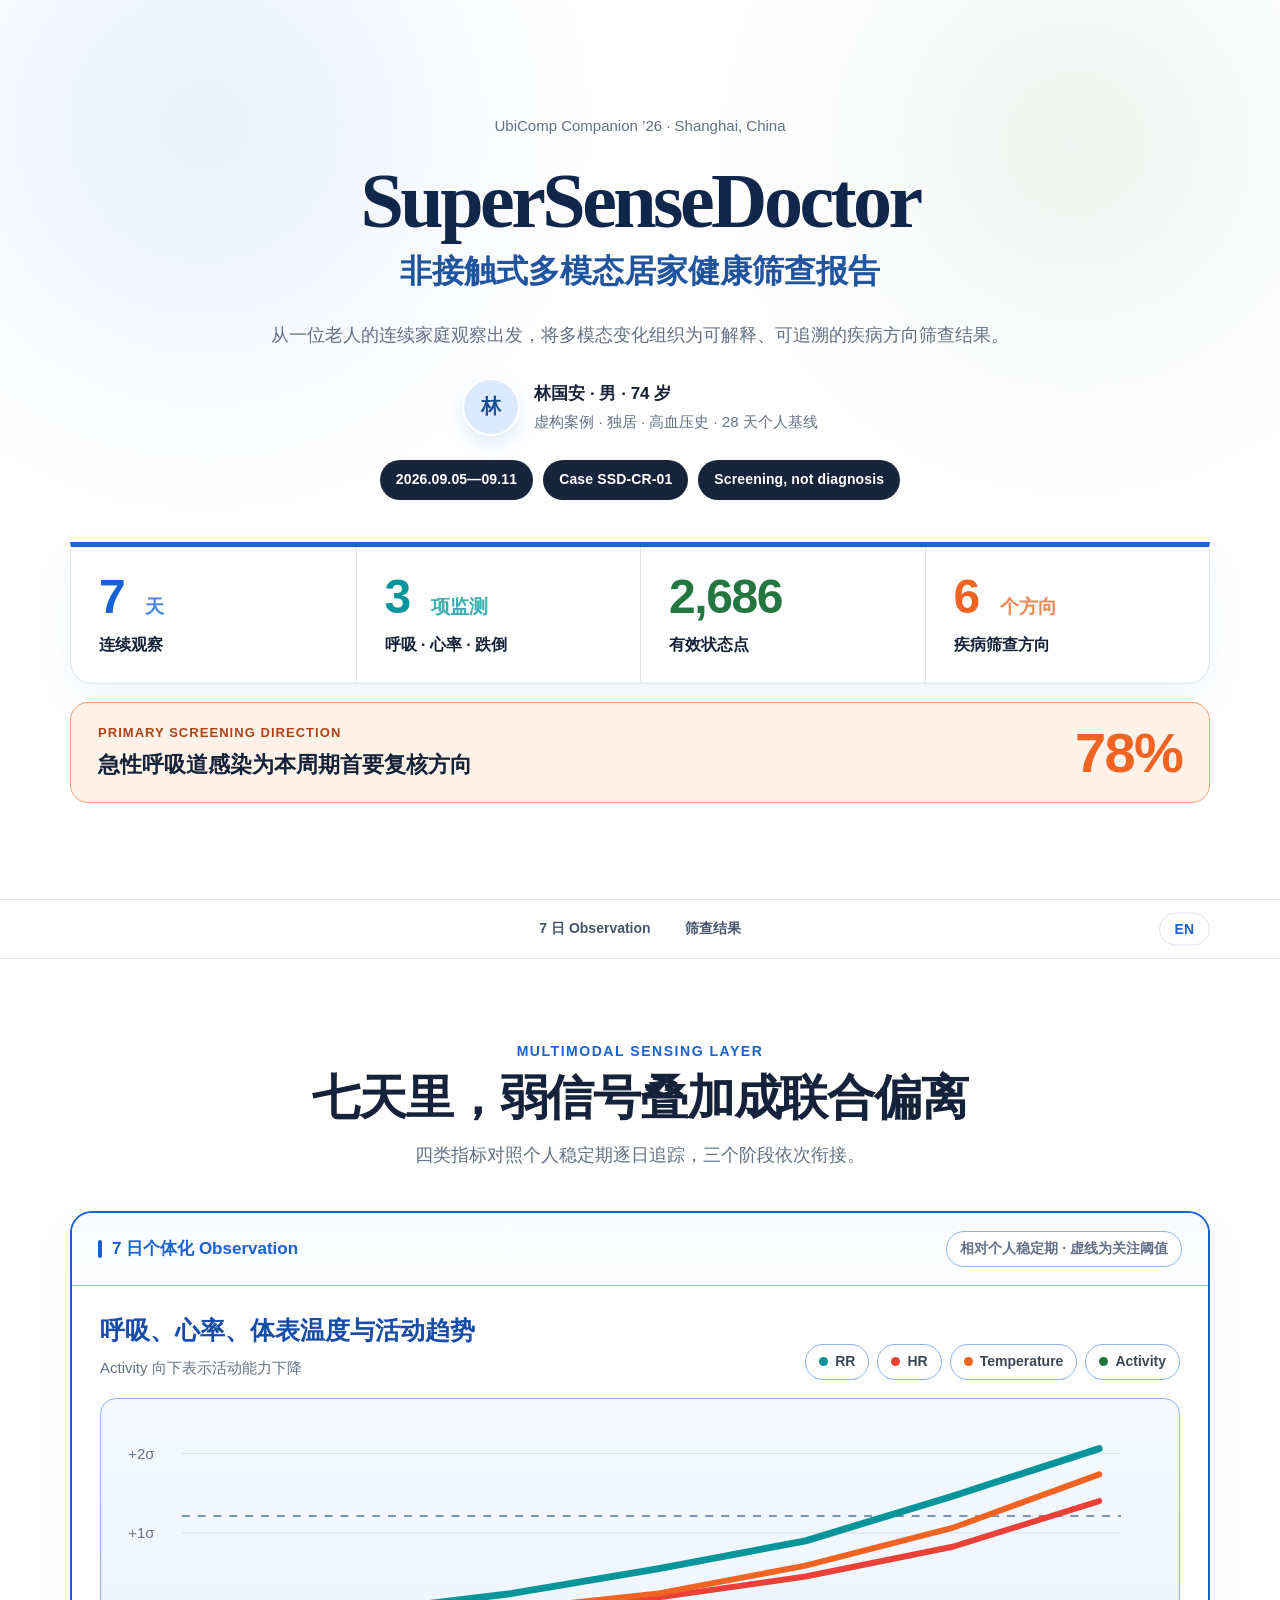
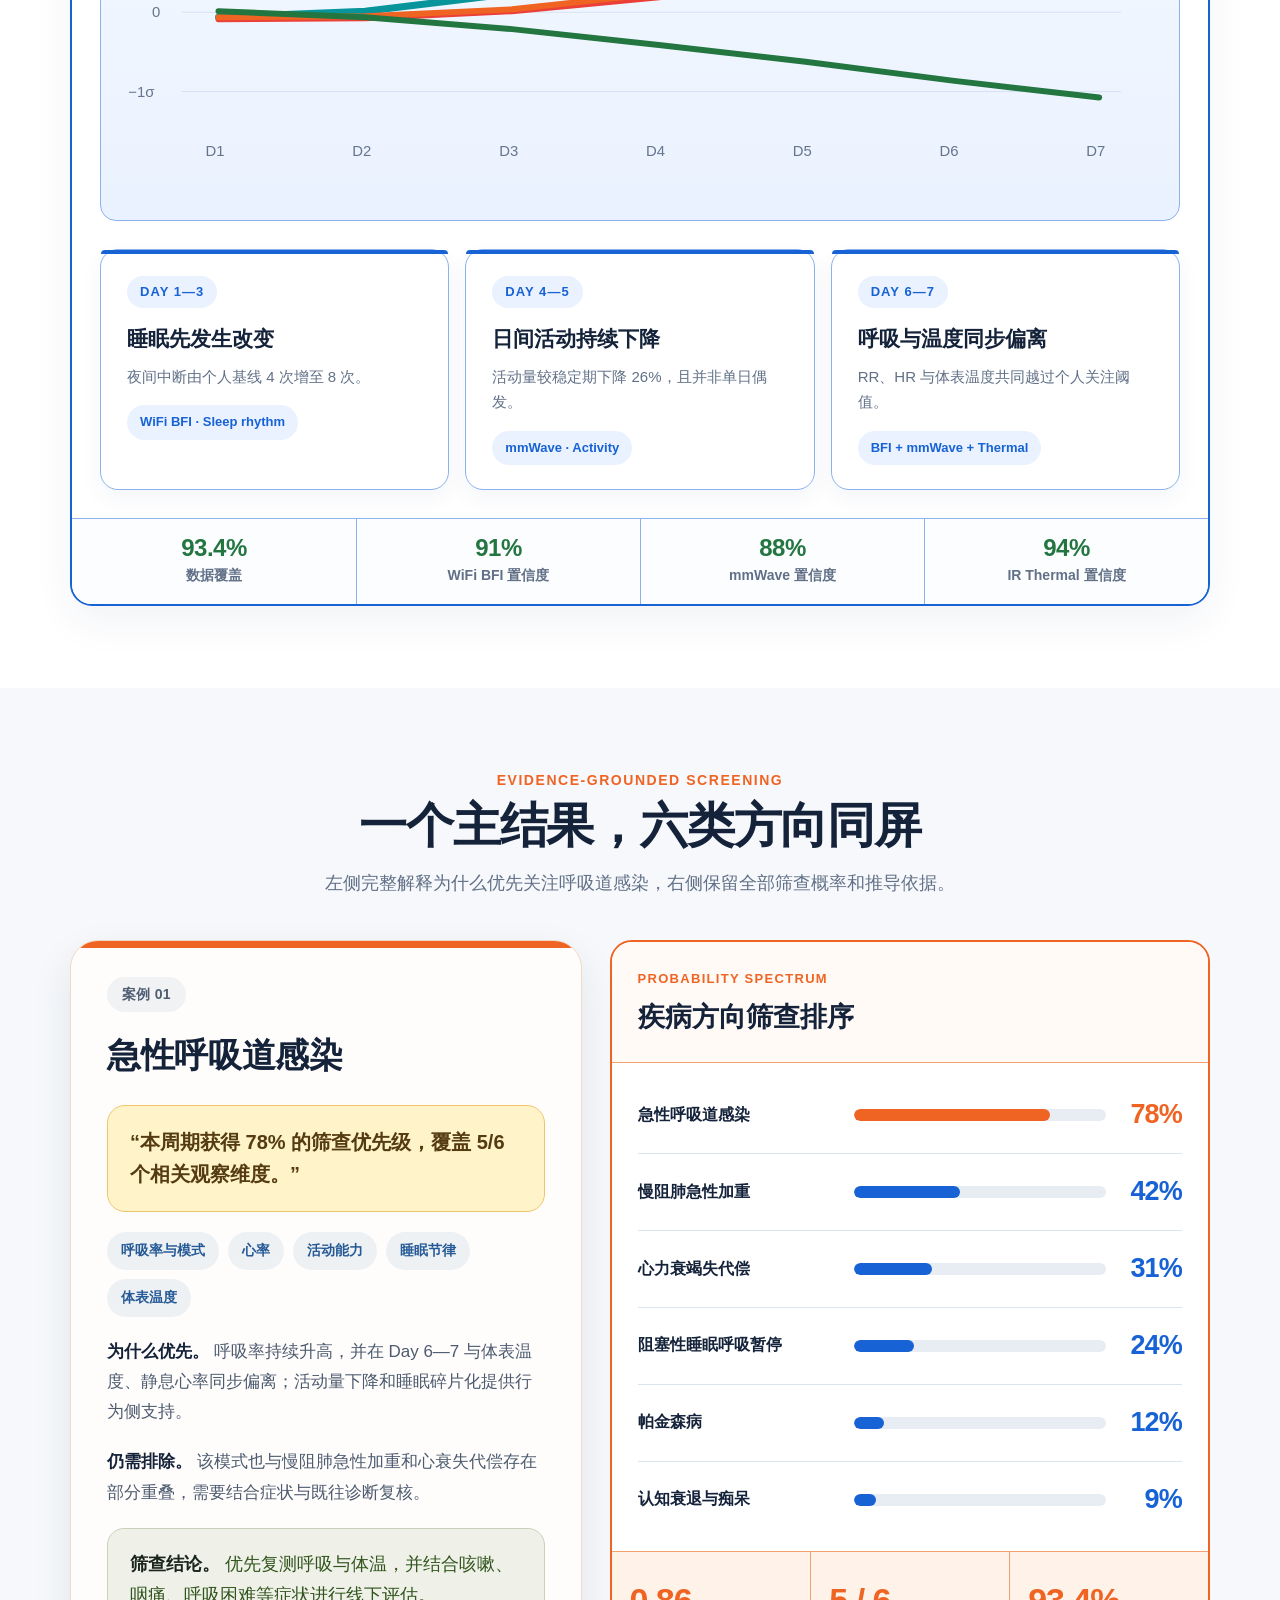
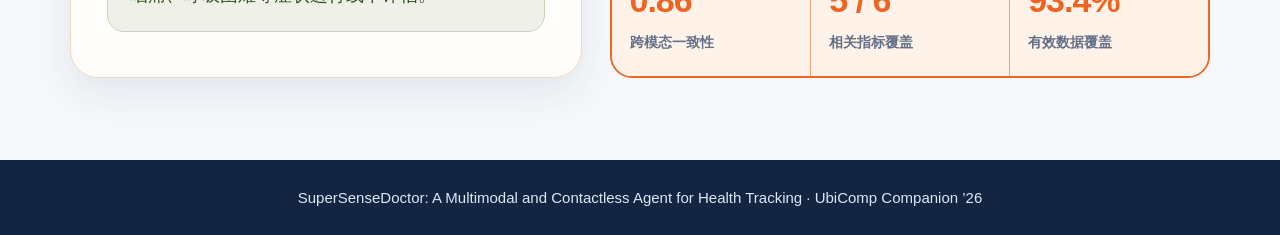
==== commit 985d9a1f: "fix(showcase): trim citations, rename the hero cell, fix a missed translation Three fixes requested " ====
--- a/showcase/index.html
+++ b/showcase/index.html
@@ -17,12 +17,12 @@
 </style>
 </head>
 <body>
-<header class="hero" id="cover"><div class="w hero-main"><div class="venue">UbiComp Companion ’26 · Shanghai, China</div><h1>SuperSenseDoctor</h1><h2 data-zh="非接触式多模态居家健康筛查报告" data-en="Non-contact Multimodal Home Health Screening Report">非接触式多模态居家健康筛查报告</h2><p class="hero-lede" data-zh="从一位老人的连续家庭观察出发，将多模态变化组织为可解释、可追溯的疾病方向筛查结果。" data-en="Starting from one older adult's continuous home observation, multimodal change is organised into interpretable, traceable screening directions.">从一位老人的连续家庭观察出发，将多模态变化组织为可解释、可追溯的疾病方向筛查结果。</p><div class="resident"><div class="avatar" data-zh="林" data-en="L">林</div><div><strong data-zh="林国安 · 男 · 74 岁" data-en="Lin Guo'an · Male · 74">林国安 · 男 · 74 岁</strong><span data-zh="虚构案例 · 独居 · 高血压史 · 28 天个人基线" data-en="Synthetic case · Lives alone · Hypertension · 28-day baseline">虚构案例 · 独居 · 高血压史 · 28 天个人基线</span></div></div><div class="metadata"><span>2026.09.05—09.11</span><span>Case SSD-CR-01</span><span>Screening, not diagnosis</span></div><div class="fact-strip"><div class="fact"><span class="num">7&nbsp;<u data-zh="天" data-en="days">days</u></span><strong data-zh="连续观察" data-en="Continuous observation">连续观察</strong></div><div class="fact"><span class="num" style="--color:var(--c)">3&nbsp;<u data-zh="类" data-en="sources">sources</u></span><strong>WiFi BFI · mmWave · IR Thermal</strong></div><div class="fact"><span class="num" style="--color:var(--g)">2,686</span><strong data-zh="有效状态点" data-en="Valid state points">有效状态点</strong></div><div class="fact"><span class="num" style="--color:var(--o)">6&nbsp;<u data-zh="个方向" data-en="directions">directions</u></span><strong data-zh="疾病筛查方向" data-en="Screening directions">疾病筛查方向</strong></div></div><div class="hero-conclusion"><div><small>PRIMARY SCREENING DIRECTION</small><b data-zh="急性呼吸道感染为本周期首要复核方向" data-en="Acute respiratory infection is this cycle's primary review direction">急性呼吸道感染为本周期首要复核方向</b></div><span class="num">78%</span></div></div></header>
+<header class="hero" id="cover"><div class="w hero-main"><div class="venue">UbiComp Companion ’26 · Shanghai, China</div><h1>SuperSenseDoctor</h1><h2 data-zh="非接触式多模态居家健康筛查报告" data-en="Non-contact Multimodal Home Health Screening Report">非接触式多模态居家健康筛查报告</h2><p class="hero-lede" data-zh="从一位老人的连续家庭观察出发，将多模态变化组织为可解释、可追溯的疾病方向筛查结果。" data-en="Starting from one older adult's continuous home observation, multimodal change is organised into interpretable, traceable screening directions.">从一位老人的连续家庭观察出发，将多模态变化组织为可解释、可追溯的疾病方向筛查结果。</p><div class="resident"><div class="avatar" data-zh="林" data-en="L">林</div><div><strong data-zh="林国安 · 男 · 74 岁" data-en="Lin Guo'an · Male · 74">林国安 · 男 · 74 岁</strong><span data-zh="虚构案例 · 独居 · 高血压史 · 28 天个人基线" data-en="Synthetic case · Lives alone · Hypertension · 28-day baseline">虚构案例 · 独居 · 高血压史 · 28 天个人基线</span></div></div><div class="metadata"><span>2026.09.05—09.11</span><span>Case SSD-CR-01</span><span>Screening, not diagnosis</span></div><div class="fact-strip"><div class="fact"><span class="num">7&nbsp;<u data-zh="天" data-en="days">days</u></span><strong data-zh="连续观察" data-en="Continuous observation">连续观察</strong></div><div class="fact"><span class="num" style="--color:var(--c)">3&nbsp;<u data-zh="项监测" data-en="measures">measures</u></span><strong data-zh="呼吸 · 心率 · 跌倒" data-en="Respiration · Heart rate · Falls">呼吸 · 心率 · 跌倒</strong></div><div class="fact"><span class="num" style="--color:var(--g)">2,686</span><strong data-zh="有效状态点" data-en="Valid state points">有效状态点</strong></div><div class="fact"><span class="num" style="--color:var(--o)">6&nbsp;<u data-zh="个方向" data-en="directions">directions</u></span><strong data-zh="疾病筛查方向" data-en="Screening directions">疾病筛查方向</strong></div></div><div class="hero-conclusion"><div><small>PRIMARY SCREENING DIRECTION</small><b data-zh="急性呼吸道感染为本周期首要复核方向" data-en="Acute respiratory infection is this cycle's primary review direction">急性呼吸道感染为本周期首要复核方向</b></div><span class="num">78%</span></div></div></header>
 <nav class="nav"><div class="w"><a href="#observation" data-zh="7 日 Observation" data-en="7-day observation">7 日 Observation</a><a href="#screening" data-zh="筛查结果" data-en="Screening result">筛查结果</a><button class="lang-toggle" id="langToggle" type="button" aria-live="polite">EN</button></div></nav>
 
 <section class="scene white" id="observation"><div class="w"><header class="scene-title"><div class="eyebrow">Multimodal sensing layer</div><h2 data-zh="七天里，弱信号叠加成联合偏离" data-en="Over seven days, weak signals compound into a joint deviation">七天里，弱信号叠加成联合偏离</h2><p data-zh="四类指标对照个人稳定期逐日追踪，三个阶段依次衔接。" data-en="Four channels tracked day by day against the personal stable period, in three sequential phases.">四类指标对照个人稳定期逐日追踪，三个阶段依次衔接。</p></header><figure class="figure"><figcaption class="figure-cap"><span data-zh="7 日个体化 Observation" data-en="7-day individualized observation">7 日个体化 Observation</span><span data-zh="相对个人稳定期 · 虚线为关注阈值" data-en="Relative to the personal stable period · dashed line marks the attention threshold">相对个人稳定期 · 虚线为关注阈值</span></figcaption><div class="obs-content"><div class="chart-head"><div><h3 data-zh="呼吸、心率、体表温度与活动趋势" data-en="Respiration, heart rate, surface temperature and activity">呼吸、心率、体表温度与活动趋势</h3><p data-zh="Activity 向下表示活动能力下降" data-en="Activity trending downward means declining mobility">Activity 向下表示活动能力下降</p></div><div class="legend"><span><i style="background:var(--c)"></i>RR</span><span><i style="background:var(--r)"></i>HR</span><span><i style="background:var(--o)"></i>Temperature</span><span><i style="background:var(--g)"></i>Activity</span></div></div><svg class="trend" viewBox="0 0 1080 425" role="img" aria-label="7日多模态健康趋势"><g stroke="#d6e2f3"><line x1="78" y1="55" x2="1025" y2="55"/><line x1="78" y1="135" x2="1025" y2="135"/><line x1="78" y1="215" x2="1025" y2="215"/><line x1="78" y1="295" x2="1025" y2="295"/></g><line x1="78" y1="118" x2="1025" y2="118" stroke="#7895bd" stroke-width="2" stroke-dasharray="8 8"/><g fill="#65758c" font-size="15"><text x="24" y="60">+2σ</text><text x="24" y="140">+1σ</text><text x="48" y="220">0</text><text x="24" y="300">−1σ</text><text x="102" y="360">D1</text><text x="250" y="360">D2</text><text x="398" y="360">D3</text><text x="546" y="360">D4</text><text x="694" y="360">D5</text><text x="842" y="360">D6</text><text x="990" y="360">D7</text></g><polyline points="115,220 263,214 411,196 559,171 707,143 855,98 1003,50" fill="none" stroke="#07959b" stroke-width="7" stroke-linecap="round" stroke-linejoin="round"/><polyline points="115,222 263,221 411,214 559,200 707,179 855,149 1003,103" fill="none" stroke="#eb4037" stroke-width="6" stroke-linecap="round"/><polyline points="115,220 263,219 411,212 559,196 707,168 855,130 1003,76" fill="none" stroke="#f06423" stroke-width="6" stroke-linecap="round"/><polyline points="115,214 263,220 411,232 559,248 707,265 855,284 1003,301" fill="none" stroke="#247641" stroke-width="6" stroke-linecap="round"/></svg><div class="timeline"><article class="phase"><small>DAY 1—3</small><h3 data-zh="睡眠先发生改变" data-en="Sleep changes first">睡眠先发生改变</h3><p data-zh="夜间中断由个人基线 4 次增至 8 次。" data-en="Night-time interruptions rose from a personal baseline of 4 to 8.">夜间中断由个人基线 4 次增至 8 次。</p><span class="pill-src">WiFi BFI · Sleep rhythm</span></article><article class="phase"><small>DAY 4—5</small><h3 data-zh="日间活动持续下降" data-en="Daytime activity keeps falling">日间活动持续下降</h3><p data-zh="活动量较稳定期下降 26%，且并非单日偶发。" data-en="Activity is down 26% against the stable period, and it is not a single-day dip.">活动量较稳定期下降 26%，且并非单日偶发。</p><span class="pill-src">mmWave · Activity</span></article><article class="phase"><small>DAY 6—7</small><h3 data-zh="呼吸与温度同步偏离" data-en="Respiration and temperature deviate together">呼吸与温度同步偏离</h3><p data-zh="RR、HR 与体表温度共同越过个人关注阈值。" data-en="RR, HR and surface temperature all cross the personal attention threshold together.">RR、HR 与体表温度共同越过个人关注阈值。</p><span class="pill-src">BFI + mmWave + Thermal</span></article></div></div><div class="quality-line"><span><span data-zh="数据覆盖" data-en="Data coverage">数据覆盖</span> <b>93.4%</b></span><span><span data-zh="WiFi BFI 置信度" data-en="WiFi BFI confidence">WiFi BFI 置信度</span> <b>91%</b></span><span><span data-zh="mmWave 置信度" data-en="mmWave confidence">mmWave 置信度</span> <b>88%</b></span><span><span data-zh="IR Thermal 置信度" data-en="IR Thermal confidence">IR Thermal 置信度</span> <b>94%</b></span></div></figure></div></section>
 
-<section class="scene soft" id="screening"><div class="w"><header class="scene-title" style="--accent:var(--o)"><div class="eyebrow">Evidence-grounded screening</div><h2 data-zh="一个主结果，六类方向同屏" data-en="One primary result, six directions on one screen">一个主结果，六类方向同屏</h2><p data-zh="左侧完整解释为什么优先关注呼吸道感染，右侧保留全部筛查概率和推导依据。" data-en="The left panel explains in full why respiratory infection ranks first; the right keeps the complete spectrum and its reasoning.">左侧完整解释为什么优先关注呼吸道感染，右侧保留全部筛查概率和推导依据。</p></header><div class="screening-layout"><article class="case-card"><span class="case-pill" data-zh="案例 01" data-en="Case 01">案例 01</span><h3 data-zh="急性呼吸道感染" data-en="Acute respiratory infection">急性呼吸道感染</h3><div class="highlight" data-zh="“本周期获得 78% 的筛查优先级，覆盖 5/6 个相关观察维度。”" data-en="“This cycle it holds a 78% screening priority, spanning 5 of the 6 relevant observation dimensions.”">“本周期获得 78% 的筛查优先级，覆盖 5/6 个相关观察维度。”</div><div class="tags"><span data-zh="呼吸率与模式" data-en="Respiration rate &amp; pattern">呼吸率与模式</span><span data-zh="心率" data-en="Heart rate">心率</span><span data-zh="活动能力" data-en="Activity">活动能力</span><span data-zh="睡眠节律" data-en="Sleep rhythm">睡眠节律</span><span data-zh="体表温度" data-en="Surface temperature">体表温度</span></div><p><strong data-zh="为什么优先。" data-en="Why it ranks first.">为什么优先。</strong> <span data-zh="呼吸率持续升高，并在 Day 6—7 与体表温度、静息心率同步偏离；活动量下降和睡眠碎片化提供行为侧支持。" data-en="Respiration rate rose steadily and, across Day 6–7, deviated together with surface temperature and resting heart rate; falling activity and sleep fragmentation give behavioural support.">呼吸率持续升高，并在 Day 6—7 与体表温度、静息心率同步偏离；活动量下降和睡眠碎片化提供行为侧支持。</span></p><p><strong data-zh="仍需排除。" data-en="Still to rule out.">仍需排除。</strong> <span data-zh="该模式也与慢阻肺急性加重和心衰失代偿存在部分重叠，需要结合症状与既往诊断复核。" data-en="The pattern also partly overlaps COPD exacerbation and heart-failure decompensation, so it must be reviewed against symptoms and prior diagnoses.">该模式也与慢阻肺急性加重和心衰失代偿存在部分重叠，需要结合症状与既往诊断复核。</span></p><div class="correct"><strong data-zh="筛查结论。" data-en="Screening conclusion.">筛查结论。</strong> <span data-zh="优先复测呼吸与体温，并结合咳嗽、咽痛、呼吸困难等症状进行线下评估。" data-en="Re-measure respiration and temperature first, and assess in person alongside cough, sore throat or breathlessness.">优先复测呼吸与体温，并结合咳嗽、咽痛、呼吸困难等症状进行线下评估。</span></div></article><article class="spectrum-card"><header class="spectrum-head"><small>PROBABILITY SPECTRUM</small><h3 data-zh="疾病方向筛查排序" data-en="Condition-direction screening ranking">疾病方向筛查排序</h3></header><div class="diseases"><div class="disease primary"><h4>急性呼吸道感染 <span class="ref">[12]</span></h4><div class="track"><div class="fill" style="width:78%"></div></div><span class="num">78%</span></div><div class="disease"><h4><span data-zh="慢阻肺急性加重" data-en="COPD exacerbation">慢阻肺急性加重</span> <span class="ref">[5]</span></h4><div class="track"><div class="fill" style="width:42%"></div></div><span class="num">42%</span></div><div class="disease"><h4><span data-zh="心力衰竭失代偿" data-en="Heart-failure decompensation">心力衰竭失代偿</span> <span class="ref">[3]</span></h4><div class="track"><div class="fill" style="width:31%"></div></div><span class="num">31%</span></div><div class="disease"><h4><span data-zh="阻塞性睡眠呼吸暂停" data-en="Obstructive sleep apnea">阻塞性睡眠呼吸暂停</span> <span class="ref">[9, 15]</span></h4><div class="track"><div class="fill" style="width:24%"></div></div><span class="num">24%</span></div><div class="disease"><h4><span data-zh="帕金森病" data-en="Parkinson's disease">帕金森病</span> <span class="ref">[13]</span></h4><div class="track"><div class="fill" style="width:12%"></div></div><span class="num">12%</span></div><div class="disease"><h4><span data-zh="认知衰退与痴呆" data-en="Cognitive decline and dementia">认知衰退与痴呆</span> <span class="ref">[4, 14]</span></h4><div class="track"><div class="fill" style="width:9%"></div></div><span class="num">9%</span></div></div><div class="why-strip"><div class="why"><span class="num">0.86</span><span data-zh="跨模态一致性" data-en="Cross-modal consistency">跨模态一致性</span></div><div class="why"><span class="num">5 / 6</span><span data-zh="相关指标覆盖" data-en="Indicator coverage">相关指标覆盖</span></div><div class="why"><span class="num">93.4%</span><span data-zh="有效数据覆盖" data-en="Valid data coverage">有效数据覆盖</span></div></div></article></div></div></section>
+<section class="scene soft" id="screening"><div class="w"><header class="scene-title" style="--accent:var(--o)"><div class="eyebrow">Evidence-grounded screening</div><h2 data-zh="一个主结果，六类方向同屏" data-en="One primary result, six directions on one screen">一个主结果，六类方向同屏</h2><p data-zh="左侧完整解释为什么优先关注呼吸道感染，右侧保留全部筛查概率和推导依据。" data-en="The left panel explains in full why respiratory infection ranks first; the right keeps the complete spectrum and its reasoning.">左侧完整解释为什么优先关注呼吸道感染，右侧保留全部筛查概率和推导依据。</p></header><div class="screening-layout"><article class="case-card"><span class="case-pill" data-zh="案例 01" data-en="Case 01">案例 01</span><h3 data-zh="急性呼吸道感染" data-en="Acute respiratory infection">急性呼吸道感染</h3><div class="highlight" data-zh="“本周期获得 78% 的筛查优先级，覆盖 5/6 个相关观察维度。”" data-en="“This cycle it holds a 78% screening priority, spanning 5 of the 6 relevant observation dimensions.”">“本周期获得 78% 的筛查优先级，覆盖 5/6 个相关观察维度。”</div><div class="tags"><span data-zh="呼吸率与模式" data-en="Respiration rate &amp; pattern">呼吸率与模式</span><span data-zh="心率" data-en="Heart rate">心率</span><span data-zh="活动能力" data-en="Activity">活动能力</span><span data-zh="睡眠节律" data-en="Sleep rhythm">睡眠节律</span><span data-zh="体表温度" data-en="Surface temperature">体表温度</span></div><p><strong data-zh="为什么优先。" data-en="Why it ranks first.">为什么优先。</strong> <span data-zh="呼吸率持续升高，并在 Day 6—7 与体表温度、静息心率同步偏离；活动量下降和睡眠碎片化提供行为侧支持。" data-en="Respiration rate rose steadily and, across Day 6–7, deviated together with surface temperature and resting heart rate; falling activity and sleep fragmentation give behavioural support.">呼吸率持续升高，并在 Day 6—7 与体表温度、静息心率同步偏离；活动量下降和睡眠碎片化提供行为侧支持。</span></p><p><strong data-zh="仍需排除。" data-en="Still to rule out.">仍需排除。</strong> <span data-zh="该模式也与慢阻肺急性加重和心衰失代偿存在部分重叠，需要结合症状与既往诊断复核。" data-en="The pattern also partly overlaps COPD exacerbation and heart-failure decompensation, so it must be reviewed against symptoms and prior diagnoses.">该模式也与慢阻肺急性加重和心衰失代偿存在部分重叠，需要结合症状与既往诊断复核。</span></p><div class="correct"><strong data-zh="筛查结论。" data-en="Screening conclusion.">筛查结论。</strong> <span data-zh="优先复测呼吸与体温，并结合咳嗽、咽痛、呼吸困难等症状进行线下评估。" data-en="Re-measure respiration and temperature first, and assess in person alongside cough, sore throat or breathlessness.">优先复测呼吸与体温，并结合咳嗽、咽痛、呼吸困难等症状进行线下评估。</span></div></article><article class="spectrum-card"><header class="spectrum-head"><small>PROBABILITY SPECTRUM</small><h3 data-zh="疾病方向筛查排序" data-en="Condition-direction screening ranking">疾病方向筛查排序</h3></header><div class="diseases"><div class="disease primary"><h4><span data-zh="急性呼吸道感染" data-en="Acute respiratory infection">急性呼吸道感染</span></h4><div class="track"><div class="fill" style="width:78%"></div></div><span class="num">78%</span></div><div class="disease"><h4><span data-zh="慢阻肺急性加重" data-en="COPD exacerbation">慢阻肺急性加重</span></h4><div class="track"><div class="fill" style="width:42%"></div></div><span class="num">42%</span></div><div class="disease"><h4><span data-zh="心力衰竭失代偿" data-en="Heart-failure decompensation">心力衰竭失代偿</span></h4><div class="track"><div class="fill" style="width:31%"></div></div><span class="num">31%</span></div><div class="disease"><h4><span data-zh="阻塞性睡眠呼吸暂停" data-en="Obstructive sleep apnea">阻塞性睡眠呼吸暂停</span></h4><div class="track"><div class="fill" style="width:24%"></div></div><span class="num">24%</span></div><div class="disease"><h4><span data-zh="帕金森病" data-en="Parkinson's disease">帕金森病</span></h4><div class="track"><div class="fill" style="width:12%"></div></div><span class="num">12%</span></div><div class="disease"><h4><span data-zh="认知衰退与痴呆" data-en="Cognitive decline and dementia">认知衰退与痴呆</span></h4><div class="track"><div class="fill" style="width:9%"></div></div><span class="num">9%</span></div></div><div class="why-strip"><div class="why"><span class="num">0.86</span><span data-zh="跨模态一致性" data-en="Cross-modal consistency">跨模态一致性</span></div><div class="why"><span class="num">5 / 6</span><span data-zh="相关指标覆盖" data-en="Indicator coverage">相关指标覆盖</span></div><div class="why"><span class="num">93.4%</span><span data-zh="有效数据覆盖" data-en="Valid data coverage">有效数据覆盖</span></div></div></article></div></div></section>
 
 <footer class="footer">SuperSenseDoctor: A Multimodal and Contactless Agent for Health Tracking · UbiComp Companion ’26</footer>
 <script>
